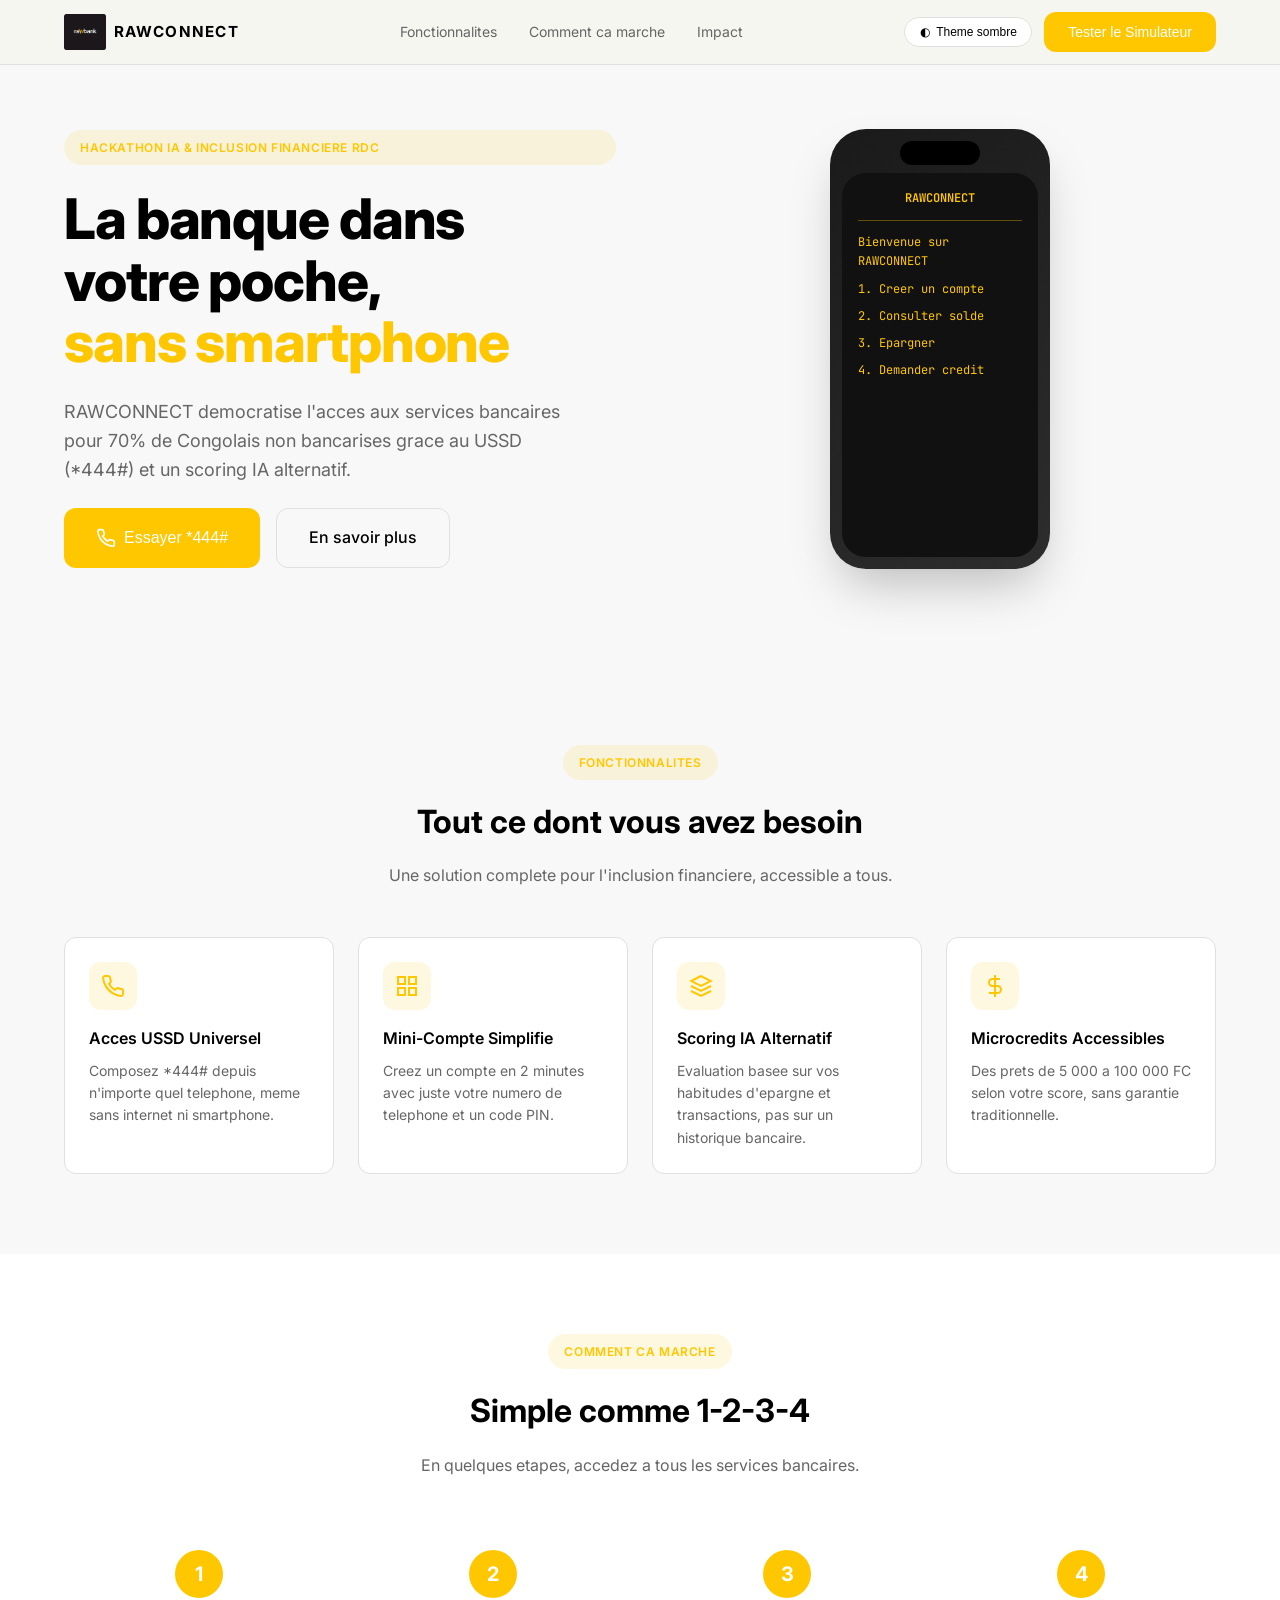
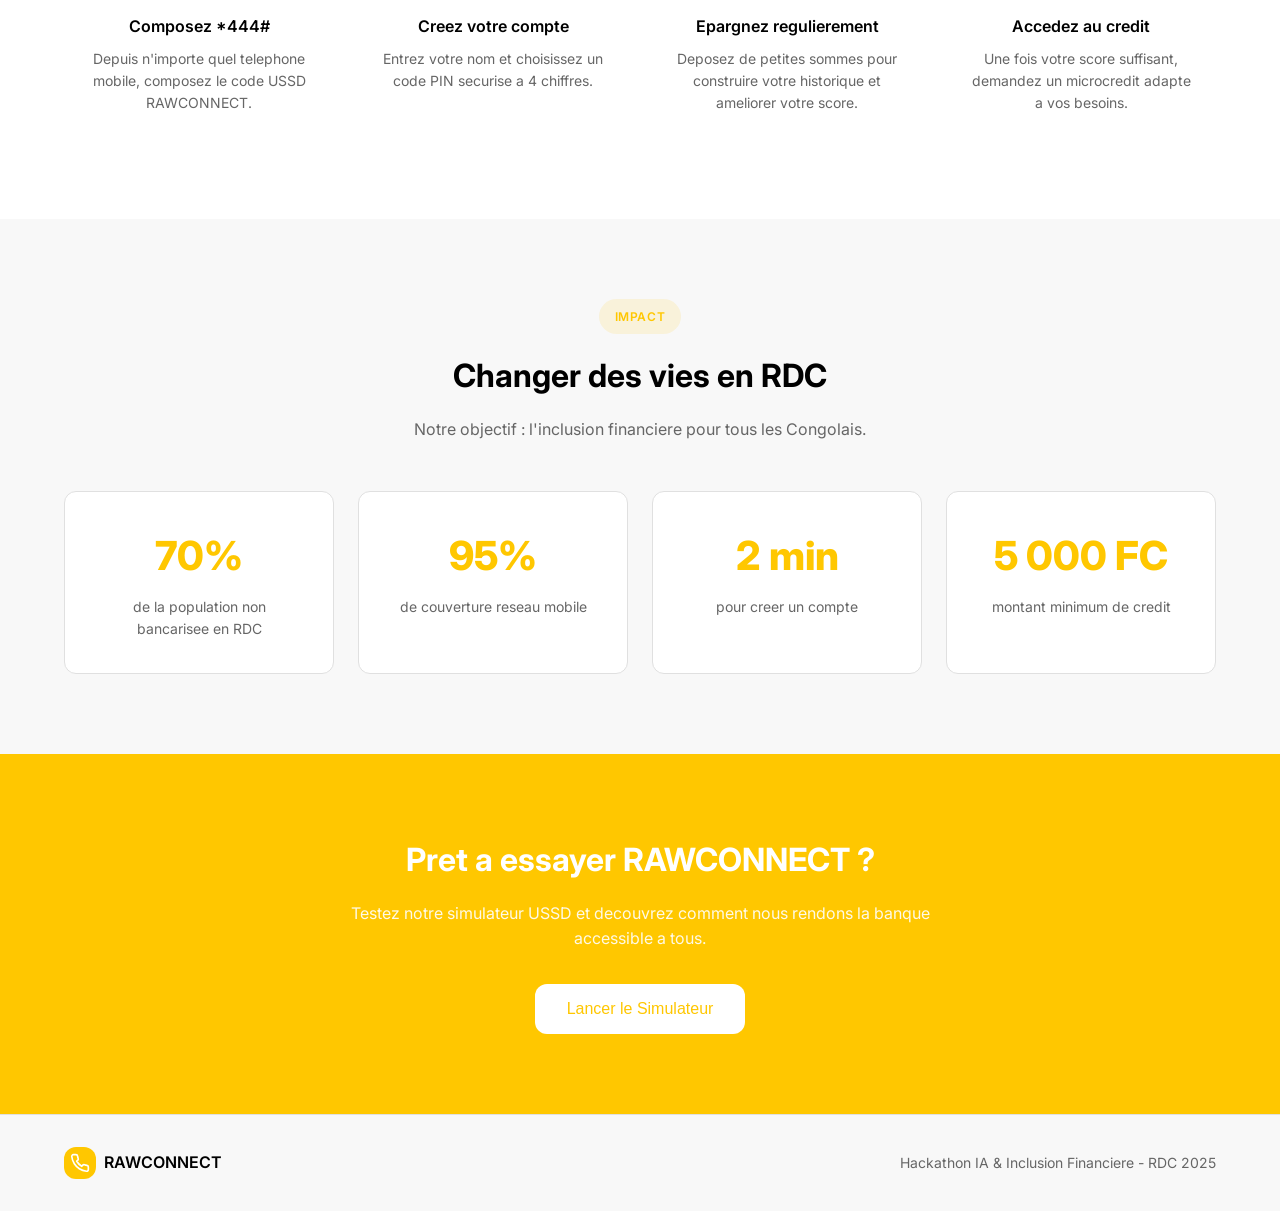
==== frontend/index.html @ 463e3abd "[mdf] : simple ajout" ====
<!DOCTYPE html>
<html lang="fr">
<head>
    <meta charset="UTF-8">
    <meta name="viewport" content="width=device-width, initial-scale=1.0">
    <title>RAWCONNECT - Banque Mobile Inclusive RDC</title>
    <meta name="description" content="Services bancaires accessibles via USSD et microcrédits intelligents pour tous les Congolais">
    <link rel="preconnect" href="https://fonts.googleapis.com">
    <link rel="preconnect" href="https://fonts.gstatic.com" crossorigin>
    <link href="https://fonts.googleapis.com/css2?family=Inter:wght@400;500;600;700;800&family=JetBrains+Mono:wght@400;500&display=swap" rel="stylesheet">
    <link rel="stylesheet" href="css/ussd.css">
</head>
<body>
    <!-- Landing Page -->
    <div id="landing-page">
        <!-- Header -->
        <header class="header">
            <div class="container header-content">
                <div class="logo">
                    <img
                        class="rawbank-logo"
                        data-role="rawbank-logo"
                        src="../logo_rawbank_noir.jpeg"
                        alt="Rawbank"
                    >
                    <span class="logo-text">RAWCONNECT</span>
                </div>
                <nav class="nav">
                    <a href="#features" class="nav-link">Fonctionnalites</a>
                    <a href="#how-it-works" class="nav-link">Comment ca marche</a>
                    <a href="#impact" class="nav-link">Impact</a>
                </nav>
                <div class="header-actions">
                    <button class="theme-toggle" type="button" id="theme-toggle" aria-label="Changer le theme">
                        <span>◐</span>
                        <span class="theme-toggle-label">Theme sombre</span>
                    </button>
                    <button class="btn btn-primary" onclick="showSimulator()">Tester le Simulateur</button>
                </div>
            </div>
        </header>

        <!-- Hero Section -->
        <section class="hero">
            <div class="container">
                <div class="hero-content">
                    <div class="hero-text">
                        <span class="badge">Hackathon IA & Inclusion Financiere RDC</span>
                        <h1 class="hero-title text-balance">La banque dans votre poche, <span class="text-primary">sans smartphone</span></h1>
                        <p class="hero-description text-pretty">RAWCONNECT democratise l'acces aux services bancaires pour 70% de Congolais non bancarises grace au USSD (*444#) et un scoring IA alternatif.</p>
                        <div class="hero-buttons">
                            <button class="btn btn-primary btn-lg" onclick="showSimulator()">
                                <svg width="20" height="20" viewBox="0 0 24 24" fill="none" stroke="currentColor" stroke-width="2">
                                    <path d="M22 16.92v3a2 2 0 0 1-2.18 2 19.79 19.79 0 0 1-8.63-3.07 19.5 19.5 0 0 1-6-6 19.79 19.79 0 0 1-3.07-8.67A2 2 0 0 1 4.11 2h3a2 2 0 0 1 2 1.72 12.84 12.84 0 0 0 .7 2.81 2 2 0 0 1-.45 2.11L8.09 9.91a16 16 0 0 0 6 6l1.27-1.27a2 2 0 0 1 2.11-.45 12.84 12.84 0 0 0 2.81.7A2 2 0 0 1 22 16.92z"/>
                                </svg>
                                Essayer *444#
                            </button>
                            <a href="#how-it-works" class="btn btn-outline btn-lg">En savoir plus</a>
                        </div>
                    </div>
                    <div class="hero-phone">
                        <div class="phone-preview">
                            <div class="phone-frame-small">
                                <div class="phone-notch-small"></div>
                                <div class="phone-screen-preview">
                                    <div class="ussd-preview">
                                        <div class="ussd-header-preview">RAWCONNECT</div>
                                        <div class="ussd-content-preview">
                                            <p>Bienvenue sur RAWCONNECT</p>
                                            <p>1. Creer un compte</p>
                                            <p>2. Consulter solde</p>
                                            <p>3. Epargner</p>
                                            <p>4. Demander credit</p>
                                        </div>
                                    </div>
                                </div>
                            </div>
                        </div>
                    </div>
                </div>
            </div>
        </section>

        <!-- Features Section -->
        <section id="features" class="features">
            <div class="container">
                <div class="section-header">
                    <span class="badge">Fonctionnalites</span>
                    <h2 class="section-title">Tout ce dont vous avez besoin</h2>
                    <p class="section-description">Une solution complete pour l'inclusion financiere, accessible a tous.</p>
                </div>
                <div class="features-grid">
                    <div class="feature-card">
                        <div class="feature-icon">
                            <svg width="24" height="24" viewBox="0 0 24 24" fill="none" stroke="currentColor" stroke-width="2">
                                <path d="M22 16.92v3a2 2 0 0 1-2.18 2 19.79 19.79 0 0 1-8.63-3.07 19.5 19.5 0 0 1-6-6 19.79 19.79 0 0 1-3.07-8.67A2 2 0 0 1 4.11 2h3a2 2 0 0 1 2 1.72 12.84 12.84 0 0 0 .7 2.81 2 2 0 0 1-.45 2.11L8.09 9.91a16 16 0 0 0 6 6l1.27-1.27a2 2 0 0 1 2.11-.45 12.84 12.84 0 0 0 2.81.7A2 2 0 0 1 22 16.92z"/>
                            </svg>
                        </div>
                        <h3 class="feature-title">Acces USSD Universel</h3>
                        <p class="feature-description">Composez *444# depuis n'importe quel telephone, meme sans internet ni smartphone.</p>
                    </div>
                    <div class="feature-card">
                        <div class="feature-icon">
                            <svg width="24" height="24" viewBox="0 0 24 24" fill="none" stroke="currentColor" stroke-width="2">
                                <rect x="3" y="3" width="7" height="7"/>
                                <rect x="14" y="3" width="7" height="7"/>
                                <rect x="14" y="14" width="7" height="7"/>
                                <rect x="3" y="14" width="7" height="7"/>
                            </svg>
                        </div>
                        <h3 class="feature-title">Mini-Compte Simplifie</h3>
                        <p class="feature-description">Creez un compte en 2 minutes avec juste votre numero de telephone et un code PIN.</p>
                    </div>
                    <div class="feature-card">
                        <div class="feature-icon">
                            <svg width="24" height="24" viewBox="0 0 24 24" fill="none" stroke="currentColor" stroke-width="2">
                                <path d="M12 2L2 7l10 5 10-5-10-5z"/>
                                <path d="M2 17l10 5 10-5"/>
                                <path d="M2 12l10 5 10-5"/>
                            </svg>
                        </div>
                        <h3 class="feature-title">Scoring IA Alternatif</h3>
                        <p class="feature-description">Evaluation basee sur vos habitudes d'epargne et transactions, pas sur un historique bancaire.</p>
                    </div>
                    <div class="feature-card">
                        <div class="feature-icon">
                            <svg width="24" height="24" viewBox="0 0 24 24" fill="none" stroke="currentColor" stroke-width="2">
                                <line x1="12" y1="1" x2="12" y2="23"/>
                                <path d="M17 5H9.5a3.5 3.5 0 0 0 0 7h5a3.5 3.5 0 0 1 0 7H6"/>
                            </svg>
                        </div>
                        <h3 class="feature-title">Microcredits Accessibles</h3>
                        <p class="feature-description">Des prets de 5 000 a 100 000 FC selon votre score, sans garantie traditionnelle.</p>
                    </div>
                </div>
            </div>
        </section>

        <!-- How it Works Section -->
        <section id="how-it-works" class="how-it-works">
            <div class="container">
                <div class="section-header">
                    <span class="badge">Comment ca marche</span>
                    <h2 class="section-title">Simple comme 1-2-3-4</h2>
                    <p class="section-description">En quelques etapes, accedez a tous les services bancaires.</p>
                </div>
                <div class="steps-grid">
                    <div class="step-card">
                        <div class="step-number">1</div>
                        <h3 class="step-title">Composez *444#</h3>
                        <p class="step-description">Depuis n'importe quel telephone mobile, composez le code USSD RAWCONNECT.</p>
                    </div>
                    <div class="step-card">
                        <div class="step-number">2</div>
                        <h3 class="step-title">Creez votre compte</h3>
                        <p class="step-description">Entrez votre nom et choisissez un code PIN securise a 4 chiffres.</p>
                    </div>
                    <div class="step-card">
                        <div class="step-number">3</div>
                        <h3 class="step-title">Epargnez regulierement</h3>
                        <p class="step-description">Deposez de petites sommes pour construire votre historique et ameliorer votre score.</p>
                    </div>
                    <div class="step-card">
                        <div class="step-number">4</div>
                        <h3 class="step-title">Accedez au credit</h3>
                        <p class="step-description">Une fois votre score suffisant, demandez un microcredit adapte a vos besoins.</p>
                    </div>
                </div>
            </div>
        </section>

        <!-- Impact Section -->
        <section id="impact" class="impact">
            <div class="container">
                <div class="section-header">
                    <span class="badge">Impact</span>
                    <h2 class="section-title">Changer des vies en RDC</h2>
                    <p class="section-description">Notre objectif : l'inclusion financiere pour tous les Congolais.</p>
                </div>
                <div class="stats-grid">
                    <div class="stat-card">
                        <div class="stat-value">70%</div>
                        <div class="stat-label">de la population non bancarisee en RDC</div>
                    </div>
                    <div class="stat-card">
                        <div class="stat-value">95%</div>
                        <div class="stat-label">de couverture reseau mobile</div>
                    </div>
                    <div class="stat-card">
                        <div class="stat-value">2 min</div>
                        <div class="stat-label">pour creer un compte</div>
                    </div>
                    <div class="stat-card">
                        <div class="stat-value">5 000 FC</div>
                        <div class="stat-label">montant minimum de credit</div>
                    </div>
                </div>
            </div>
        </section>

        <!-- CTA Section -->
        <section class="cta">
            <div class="container">
                <div class="cta-content">
                    <h2 class="cta-title">Pret a essayer RAWCONNECT ?</h2>
                    <p class="cta-description">Testez notre simulateur USSD et decouvrez comment nous rendons la banque accessible a tous.</p>
                    <button class="btn btn-primary btn-lg" onclick="showSimulator()">Lancer le Simulateur</button>
                </div>
            </div>
        </section>

        <!-- Footer -->
        <footer class="footer">
            <div class="container">
                <div class="footer-content">
                    <div class="footer-logo">
                        <div class="logo-icon">
                            <svg width="20" height="20" viewBox="0 0 24 24" fill="none" stroke="currentColor" stroke-width="2">
                                <path d="M22 16.92v3a2 2 0 0 1-2.18 2 19.79 19.79 0 0 1-8.63-3.07 19.5 19.5 0 0 1-6-6 19.79 19.79 0 0 1-3.07-8.67A2 2 0 0 1 4.11 2h3a2 2 0 0 1 2 1.72 12.84 12.84 0 0 0 .7 2.81 2 2 0 0 1-.45 2.11L8.09 9.91a16 16 0 0 0 6 6l1.27-1.27a2 2 0 0 1 2.11-.45 12.84 12.84 0 0 0 2.81.7A2 2 0 0 1 22 16.92z"/>
                            </svg>
                        </div>
                        <span>RAWCONNECT</span>
                    </div>
                    <p class="footer-text">Hackathon IA & Inclusion Financiere - RDC 2025</p>
                </div>
            </div>
        </footer>
    </div>

    <!-- Simulator Page -->
    <div id="simulator-page" class="hidden">
        <header class="header">
            <div class="container header-content">
                <div class="logo">
                    <img
                        class="rawbank-logo"
                        data-role="rawbank-logo"
                        src="../logo_rawbank_noir.jpeg"
                        alt="Rawbank"
                    >
                    <span class="logo-text">RAWCONNECT</span>
                </div>
                <div class="header-actions">
                    <button class="theme-toggle" type="button" id="theme-toggle-sim" aria-label="Changer le theme">
                        <span>◐</span>
                        <span class="theme-toggle-label">Theme sombre</span>
                    </button>
                    <button class="btn btn-outline" onclick="showLanding()">
                        <svg width="16" height="16" viewBox="0 0 24 24" fill="none" stroke="currentColor" stroke-width="2">
                            <path d="M19 12H5M12 19l-7-7 7-7"/>
                        </svg>
                        Retour a l'accueil
                    </button>
                </div>
            </div>
        </header>

        <main class="simulator-main">
            <div class="container">
                <div class="simulator-layout">
                    <!-- Phone Mockup -->
                    <div class="phone-container">
                        <div class="phone-frame">
                            <div class="phone-notch"></div>
                            <div class="phone-screen" id="phone-screen">
                                <!-- Idle Screen -->
                                <div id="idle-screen" class="screen-content">
                                    <div class="idle-time" id="idle-time">12:00</div>
                                    <div class="idle-date" id="idle-date">Mardi 28 Janvier</div>
                                    <div class="idle-hint">Composez *444# pour commencer</div>
                                </div>
                                <!-- USSD Screen -->
                                <div id="ussd-screen" class="screen-content hidden">
                                    <div class="ussd-dialog">
                                        <div class="ussd-header">RAWCONNECT</div>
                                        <div class="ussd-body" id="ussd-body">
                                            <!-- Content will be injected here -->
                                        </div>
                                    </div>
                                </div>
                            </div>
                            <!-- Input Bar -->
                            <div class="input-bar">
                                <input type="text" id="ussd-input" class="ussd-input" placeholder="Tapez ici...">
                                <button class="send-btn" id="send-btn">Envoyer</button>
                            </div>
                            <!-- Keypad -->
                            <div class="keypad" id="keypad">
                                <button class="key" data-key="1">1</button>
                                <button class="key" data-key="2">2</button>
                                <button class="key" data-key="3">3</button>
                                <button class="key" data-key="4">4</button>
                                <button class="key" data-key="5">5</button>
                                <button class="key" data-key="6">6</button>
                                <button class="key" data-key="7">7</button>
                                <button class="key" data-key="8">8</button>
                                <button class="key" data-key="9">9</button>
                                <button class="key" data-key="*">*</button>
                                <button class="key" data-key="0">0</button>
                                <button class="key" data-key="#">#</button>
                                <button class="key key--effacer" data-key="effacer" type="button" title="Effacer la saisie">Effacer</button>
                            </div>
                            <div class="phone-home-indicator"></div>
                        </div>
                    </div>

                    <!-- Instructions Panel -->
                    <div class="instructions-panel">
                        <div class="instructions-card">
                            <h3 class="instructions-title">Comment utiliser le simulateur</h3>
                            <div class="instructions-list">
                                <div class="instruction-item">
                                    <div class="instruction-number">1</div>
                                    <p>Tapez <strong>*444#</strong> et appuyez sur "Envoyer"</p>
                                </div>
                                <div class="instruction-item">
                                    <div class="instruction-number">2</div>
                                    <p>Naviguez avec les chiffres du menu</p>
                                </div>
                                <div class="instruction-item">
                                    <div class="instruction-number">3</div>
                                    <p>Pour le nom, numero, PIN, montant : <strong>tapez dans le champ sous le telephone</strong> puis Envoyer</p>
                                </div>
                                <div class="instruction-item">
                                    <div class="instruction-number">4</div>
                                    <p>Tapez <strong>0</strong> pour revenir au menu precedent</p>
                                </div>
                            </div>
                        </div>

                        <div class="demo-card">
                            <h3 class="demo-title">Compte Demo</h3>
                            <p class="demo-description">Utilisez ces identifiants pour tester :</p>
                            <div class="demo-credentials">
                                <div class="credential">
                                    <span class="credential-label">Telephone</span>
                                    <span class="credential-value">0812345678</span>
                                </div>
                                <div class="credential">
                                    <span class="credential-label">PIN</span>
                                    <span class="credential-value">1234</span>
                                </div>
                            </div>
                            <div class="demo-user">
                                <svg width="16" height="16" viewBox="0 0 24 24" fill="none" stroke="currentColor" stroke-width="2">
                                    <path d="M20 21v-2a4 4 0 0 0-4-4H8a4 4 0 0 0-4 4v2"/>
                                    <circle cx="12" cy="7" r="4"/>
                                </svg>
                                <span>Maman Marie - Vendeuse au marche</span>
                            </div>
                        </div>

                        <div class="scoring-card">
                            <h3 class="scoring-title">Criteres de Scoring IA</h3>
                            <div class="scoring-list">
                                <div class="scoring-item">
                                    <span>Regularite des transactions</span>
                                    <span class="scoring-weight">30%</span>
                                </div>
                                <div class="scoring-item">
                                    <span>Epargne</span>
                                    <span class="scoring-weight">25%</span>
                                </div>
                                <div class="scoring-item">
                                    <span>Anciennete du compte</span>
                                    <span class="scoring-weight">20%</span>
                                </div>
                                <div class="scoring-item">
                                    <span>Historique remboursement</span>
                                    <span class="scoring-weight">15%</span>
                                </div>
                                <div class="scoring-item">
                                    <span>Stabilite d'activite</span>
                                    <span class="scoring-weight">10%</span>
                                </div>
                            </div>
                        </div>
                    </div>
                </div>
            </div>
        </main>
    </div>

    <!-- Scripts -->
    <script src="js/i18n/fr.js"></script>
    <script src="js/i18n/lingala.js"></script>
    <script src="js/api_client.js"></script>
    <script src="js/ussd_state.js"></script>
    <script src="js/menus/menu_root.js"></script>
    <script src="js/menus/menu_register.js"></script>
    <script src="js/menus/menu_balance.js"></script>
    <script src="js/menus/menu_savings.js"></script>
    <script src="js/menus/menu_loan.js"></script>
    <script src="js/menus/menu_help_lang.js"></script>
    <script src="js/app.js"></script>
</body>
</html>
---- frontend/css/ussd.css ----
/* Reset & Base */
*, *::before, *::after {
    box-sizing: border-box;
    margin: 0;
    padding: 0;
}

:root {
    --primary: #059669;
    --primary-dark: #047857;
    --primary-light: #10b981;
    --background: #f5f5f0;
    --foreground: #1a1a1a;
    --card: #ffffff;
    --card-foreground: #1a1a1a;
    --muted: #e5e5dc;
    --muted-foreground: #666666;
    --border: #d4d4c8;
    --radius: 12px;
}

html {
    scroll-behavior: smooth;
}

body {
    font-family: 'Inter', -apple-system, BlinkMacSystemFont, 'Segoe UI', sans-serif;
    background-color: var(--background);
    color: var(--foreground);
    line-height: 1.6;
}

.hidden {
    display: none !important;
}

/* Container */
.container {
    max-width: 1200px;
    margin: 0 auto;
    padding: 0 1.5rem;
}

/* Typography */
.text-balance {
    text-wrap: balance;
}

.text-pretty {
    text-wrap: pretty;
}

.text-primary {
    color: var(--primary);
}

/* Buttons */
.btn {
    display: inline-flex;
    align-items: center;
    justify-content: center;
    gap: 0.5rem;
    padding: 0.75rem 1.5rem;
    font-size: 0.875rem;
    font-weight: 500;
    border-radius: var(--radius);
    border: none;
    cursor: pointer;
    transition: all 0.2s ease;
    text-decoration: none;
}

.btn-primary {
    background-color: var(--primary);
    color: white;
}

.btn-primary:hover {
    background-color: var(--primary-dark);
}

.btn-outline {
    background-color: transparent;
    color: var(--foreground);
    border: 1px solid var(--border);
}

.btn-outline:hover {
    background-color: var(--muted);
}

.btn-lg {
    padding: 1rem 2rem;
    font-size: 1rem;
}

/* Badge */
.badge {
    display: inline-block;
    padding: 0.5rem 1rem;
    background-color: rgba(5, 150, 105, 0.1);
    color: var(--primary);
    font-size: 0.75rem;
    font-weight: 600;
    border-radius: 9999px;
    text-transform: uppercase;
    letter-spacing: 0.05em;
}

/* Header */
.header {
    position: sticky;
    top: 0;
    z-index: 100;
    background-color: rgba(245, 245, 240, 0.9);
    backdrop-filter: blur(8px);
    border-bottom: 1px solid var(--border);
}

.header-content {
    display: flex;
    align-items: center;
    justify-content: space-between;
    height: 4rem;
}

.logo {
    display: flex;
    align-items: center;
    gap: 0.5rem;
    font-weight: 700;
    font-size: 1.15rem;
}

.logo-icon {
    display: flex;
    align-items: center;
    justify-content: center;
    width: 2.5rem;
    height: 2.5rem;
    background-color: var(--primary);
    color: white;
    border-radius: var(--radius);
}

.rawbank-logo {
    height: 2.2rem;
    width: auto;
    display: block;
}

.logo-text {
    letter-spacing: 0.08em;
    text-transform: uppercase;
    font-size: 0.95rem;
}

.header-actions {
    display: flex;
    align-items: center;
    gap: 0.75rem;
}

.theme-toggle {
    display: inline-flex;
    align-items: center;
    gap: 0.4rem;
    padding: 0.45rem 0.9rem;
    border-radius: 999px;
    border: 1px solid var(--border);
    background-color: var(--card);
    color: var(--foreground);
    font-size: 0.75rem;
    font-weight: 500;
    cursor: pointer;
    transition: background-color 0.15s ease, color 0.15s ease, border-color 0.15s ease, transform 0.1s ease;
}

.theme-toggle:hover {
    background-color: var(--muted);
    border-color: var(--primary);
}

.theme-toggle:active {
    transform: scale(0.97);
}

.nav {
    display: none;
    gap: 2rem;
}

@media (min-width: 768px) {
    .nav {
        display: flex;
    }
}

.nav-link {
    color: var(--muted-foreground);
    text-decoration: none;
    font-size: 0.875rem;
    transition: color 0.2s;
}

.nav-link:hover {
    color: var(--foreground);
}

/* Hero */
.hero {
    padding: 4rem 0 6rem;
}

.hero-content {
    display: grid;
    grid-template-columns: 1fr;
    gap: 3rem;
    align-items: center;
}

@media (min-width: 1024px) {
    .hero-content {
        grid-template-columns: 1fr 1fr;
    }
}

.hero-text {
    display: flex;
    flex-direction: column;
    gap: 1.5rem;
}

.hero-title {
    font-size: 2.5rem;
    font-weight: 800;
    line-height: 1.1;
    letter-spacing: -0.02em;
}

@media (min-width: 768px) {
    .hero-title {
        font-size: 3.5rem;
    }
}

.hero-description {
    font-size: 1.125rem;
    color: var(--muted-foreground);
    max-width: 500px;
}

.hero-buttons {
    display: flex;
    flex-wrap: wrap;
    gap: 1rem;
}

.hero-phone {
    display: flex;
    justify-content: center;
}

/* Phone Preview (Hero) */
.phone-preview {
    position: relative;
}

.phone-frame-small {
    width: 220px;
    height: 440px;
    background: linear-gradient(145deg, #1a1a1a, #2d2d2d);
    border-radius: 36px;
    padding: 12px;
    box-shadow: 0 25px 50px -12px rgba(0, 0, 0, 0.25);
}

.phone-notch-small {
    width: 80px;
    height: 24px;
    background-color: #000;
    border-radius: 12px;
    margin: 0 auto 8px;
}

.phone-screen-preview {
    height: calc(100% - 32px);
    background-color: #1e3a2f;
    border-radius: 24px;
    overflow: hidden;
}

.ussd-preview {
    padding: 1rem;
    color: #10b981;
    font-family: 'JetBrains Mono', monospace;
    font-size: 0.75rem;
}

.ussd-header-preview {
    text-align: center;
    font-weight: 600;
    padding-bottom: 0.75rem;
    border-bottom: 1px solid rgba(16, 185, 129, 0.3);
    margin-bottom: 0.75rem;
}

.ussd-content-preview p {
    margin-bottom: 0.5rem;
}

/* Sections */
.features, .how-it-works, .impact {
    padding: 5rem 0;
}

.how-it-works {
    background-color: var(--card);
}

.section-header {
    text-align: center;
    margin-bottom: 3rem;
}

.section-title {
    font-size: 2rem;
    font-weight: 700;
    margin: 1rem 0;
}

.section-description {
    color: var(--muted-foreground);
    max-width: 600px;
    margin: 0 auto;
}

/* Features Grid */
.features-grid {
    display: grid;
    grid-template-columns: 1fr;
    gap: 1.5rem;
}

@media (min-width: 768px) {
    .features-grid {
        grid-template-columns: repeat(2, 1fr);
    }
}

@media (min-width: 1024px) {
    .features-grid {
        grid-template-columns: repeat(4, 1fr);
    }
}

.feature-card {
    background-color: var(--card);
    border: 1px solid var(--border);
    border-radius: var(--radius);
    padding: 1.5rem;
    transition: box-shadow 0.2s, transform 0.2s;
}

.feature-card:hover {
    box-shadow: 0 10px 40px -10px rgba(0, 0, 0, 0.1);
    transform: translateY(-2px);
}

.feature-icon {
    display: flex;
    align-items: center;
    justify-content: center;
    width: 3rem;
    height: 3rem;
    background-color: rgba(5, 150, 105, 0.1);
    color: var(--primary);
    border-radius: var(--radius);
    margin-bottom: 1rem;
}

.feature-title {
    font-size: 1rem;
    font-weight: 600;
    margin-bottom: 0.5rem;
}

.feature-description {
    font-size: 0.875rem;
    color: var(--muted-foreground);
}

/* Steps Grid */
.steps-grid {
    display: grid;
    grid-template-columns: 1fr;
    gap: 1.5rem;
}

@media (min-width: 768px) {
    .steps-grid {
        grid-template-columns: repeat(2, 1fr);
    }
}

@media (min-width: 1024px) {
    .steps-grid {
        grid-template-columns: repeat(4, 1fr);
    }
}

.step-card {
    text-align: center;
    padding: 1.5rem;
}

.step-number {
    display: flex;
    align-items: center;
    justify-content: center;
    width: 3rem;
    height: 3rem;
    background-color: var(--primary);
    color: white;
    font-size: 1.25rem;
    font-weight: 700;
    border-radius: 50%;
    margin: 0 auto 1rem;
}

.step-title {
    font-size: 1rem;
    font-weight: 600;
    margin-bottom: 0.5rem;
}

.step-description {
    font-size: 0.875rem;
    color: var(--muted-foreground);
}

/* Stats Grid */
.stats-grid {
    display: grid;
    grid-template-columns: repeat(2, 1fr);
    gap: 1.5rem;
}

@media (min-width: 1024px) {
    .stats-grid {
        grid-template-columns: repeat(4, 1fr);
    }
}

.stat-card {
    background-color: var(--card);
    border: 1px solid var(--border);
    border-radius: var(--radius);
    padding: 2rem;
    text-align: center;
}

.stat-value {
    font-size: 2.5rem;
    font-weight: 800;
    color: var(--primary);
    margin-bottom: 0.5rem;
}

.stat-label {
    font-size: 0.875rem;
    color: var(--muted-foreground);
}

/* CTA */
.cta {
    padding: 5rem 0;
    background-color: var(--primary);
    color: white;
}

.cta-content {
    text-align: center;
    max-width: 600px;
    margin: 0 auto;
}

.cta-title {
    font-size: 2rem;
    font-weight: 700;
    margin-bottom: 1rem;
}

.cta-description {
    margin-bottom: 2rem;
    opacity: 0.9;
}

.cta .btn-primary {
    background-color: white;
    color: var(--primary);
}

.cta .btn-primary:hover {
    background-color: var(--muted);
}

/* Footer */
.footer {
    padding: 2rem 0;
    border-top: 1px solid var(--border);
}

.footer-content {
    display: flex;
    flex-direction: column;
    align-items: center;
    gap: 1rem;
    text-align: center;
}

@media (min-width: 768px) {
    .footer-content {
        flex-direction: row;
        justify-content: space-between;
    }
}

.footer-logo {
    display: flex;
    align-items: center;
    gap: 0.5rem;
    font-weight: 600;
}

.footer-logo .logo-icon {
    width: 2rem;
    height: 2rem;
}

.footer-text {
    font-size: 0.875rem;
    color: var(--muted-foreground);
}

/* ==================== SIMULATOR PAGE ==================== */
.simulator-main {
    padding: 2rem 0 4rem;
    min-height: calc(100vh - 4rem);
}

.simulator-layout {
    display: grid;
    grid-template-columns: 1fr;
    gap: 2rem;
    align-items: start;
}

@media (min-width: 1024px) {
    .simulator-layout {
        grid-template-columns: auto 1fr;
    }
}

/* Phone Container */
.phone-container {
    display: flex;
    justify-content: center;
}

.phone-frame {
    width: 320px;
    background: linear-gradient(145deg, #1a1a1a, #2d2d2d);
    border-radius: 44px;
    padding: 16px;
    box-shadow: 
        0 25px 50px -12px rgba(0, 0, 0, 0.4),
        inset 0 1px 0 rgba(255, 255, 255, 0.1);
}

.phone-notch {
    width: 100px;
    height: 28px;
    background-color: #000;
    border-radius: 14px;
    margin: 0 auto 12px;
}

.phone-screen {
    height: 320px;
    background-color: #0d1f17;
    border-radius: 8px;
    overflow: hidden;
    position: relative;
}

.screen-content {
    height: 100%;
    padding: 1rem;
}

/* Idle Screen */
#idle-screen {
    display: flex;
    flex-direction: column;
    align-items: center;
    justify-content: center;
    color: #10b981;
    text-align: center;
}

.idle-time {
    font-size: 3rem;
    font-weight: 300;
    font-family: 'JetBrains Mono', monospace;
}

.idle-date {
    font-size: 0.875rem;
    opacity: 0.8;
    margin-bottom: 2rem;
}

.idle-hint {
    font-size: 0.75rem;
    opacity: 0.6;
    padding: 0.5rem 1rem;
    border: 1px solid rgba(16, 185, 129, 0.3);
    border-radius: 9999px;
}

/* USSD Screen */
.ussd-dialog {
    background-color: #122a1f;
    border: 1px solid rgba(16, 185, 129, 0.3);
    border-radius: 8px;
    overflow: hidden;
    height: 100%;
    display: flex;
    flex-direction: column;
}

.ussd-header {
    background-color: var(--primary);
    color: white;
    padding: 0.75rem;
    text-align: center;
    font-weight: 600;
    font-size: 0.875rem;
}

.ussd-body {
    flex: 1;
    padding: 1rem;
    overflow-y: auto;
    color: #10b981;
    font-family: 'JetBrains Mono', monospace;
    font-size: 0.8rem;
    line-height: 1.6;
}

.ussd-body p {
    margin-bottom: 0.25rem;
}

.ussd-body .menu-option {
    cursor: pointer;
    transition: color 0.2s;
}

.ussd-body .menu-option:hover {
    color: #34d399;
}

/* Input Bar */
.input-bar {
    display: flex;
    gap: 0.5rem;
    padding: 12px;
    background-color: #1a1a1a;
}

.ussd-input {
    flex: 1;
    padding: 0.75rem 1rem;
    background-color: #2d2d2d;
    border: 1px solid #404040;
    border-radius: 8px;
    color: white;
    font-family: 'JetBrains Mono', monospace;
    font-size: 0.875rem;
}

.ussd-input:focus {
    outline: none;
    border-color: var(--primary);
}

.ussd-input::placeholder {
    color: #666;
}

.send-btn {
    padding: 0.75rem 1rem;
    background-color: var(--primary);
    color: white;
    border: none;
    border-radius: 8px;
    font-weight: 500;
    font-size: 0.875rem;
    cursor: pointer;
    transition: background-color 0.2s;
}

.send-btn:hover {
    background-color: var(--primary-dark);
}

/* Keypad */
.keypad {
    display: grid;
    grid-template-columns: repeat(3, 1fr);
    gap: 8px;
    padding: 12px;
    background-color: #1a1a1a;
}

.key {
    padding: 1rem;
    background-color: #2d2d2d;
    border: none;
    border-radius: 12px;
    color: white;
    font-size: 1.25rem;
    font-weight: 500;
    cursor: pointer;
    transition: all 0.15s ease;
}

.key:hover {
    background-color: #404040;
}

.key:active {
    background-color: var(--primary);
    transform: scale(0.95);
}

.key--effacer {
    grid-column: 1 / -1;
    font-size: 0.95rem;
    background-color: rgba(0, 0, 0, 0.3);
    color: var(--primary-light, #f0d060);
}

.key--effacer:hover {
    background-color: rgba(0, 0, 0, 0.5);
}

body[data-theme="dark"] .key--effacer {
    color: var(--primary);
}

.phone-home-indicator {
    width: 120px;
    height: 4px;
    background-color: #404040;
    border-radius: 2px;
    margin: 12px auto 0;
}

/* Instructions Panel */
.instructions-panel {
    display: flex;
    flex-direction: column;
    gap: 1.5rem;
}

.instructions-card,
.demo-card,
.scoring-card {
    background-color: var(--card);
    border: 1px solid var(--border);
    border-radius: var(--radius);
    padding: 1.5rem;
}

.instructions-title,
.demo-title,
.scoring-title {
    font-size: 1rem;
    font-weight: 600;
    margin-bottom: 1rem;
    display: flex;
    align-items: center;
    gap: 0.5rem;
}

.instructions-list {
    display: flex;
    flex-direction: column;
    gap: 1rem;
}

.instruction-item {
    display: flex;
    align-items: flex-start;
    gap: 0.75rem;
}

.instruction-number {
    display: flex;
    align-items: center;
    justify-content: center;
    width: 1.5rem;
    height: 1.5rem;
    background-color: var(--primary);
    color: white;
    font-size: 0.75rem;
    font-weight: 600;
    border-radius: 50%;
    flex-shrink: 0;
}

.instruction-item p {
    font-size: 0.875rem;
    color: var(--muted-foreground);
}

.instruction-item strong {
    color: var(--foreground);
    font-family: 'JetBrains Mono', monospace;
}

/* Demo Card */
.demo-description {
    font-size: 0.875rem;
    color: var(--muted-foreground);
    margin-bottom: 1rem;
}

.demo-credentials {
    display: flex;
    gap: 1rem;
    margin-bottom: 1rem;
}

.credential {
    flex: 1;
    padding: 0.75rem;
    background-color: var(--muted);
    border-radius: 8px;
    text-align: center;
}

.credential-label {
    display: block;
    font-size: 0.75rem;
    color: var(--muted-foreground);
    margin-bottom: 0.25rem;
}

.credential-value {
    font-family: 'JetBrains Mono', monospace;
    font-weight: 600;
    color: var(--primary);
}

.demo-user {
    display: flex;
    align-items: center;
    gap: 0.5rem;
    font-size: 0.875rem;
    color: var(--muted-foreground);
    padding-top: 1rem;
    border-top: 1px solid var(--border);
}

/* Scoring Card */
.scoring-list {
    display: flex;
    flex-direction: column;
    gap: 0.75rem;
}

.scoring-item {
    display: flex;
    justify-content: space-between;
    align-items: center;
    font-size: 0.875rem;
}

.scoring-weight {
    font-weight: 600;
    color: var(--primary);
}

/* Loading Animation */
.loading-dots::after {
    content: '';
    animation: dots 1.5s infinite;
}

@keyframes dots {
    0%, 20% { content: '.'; }
    40% { content: '..'; }
    60%, 100% { content: '...'; }
}

/* Success/Error Messages */
.message-success {
    color: #10b981;
}

.message-error {
    color: #ef4444;
}

.input-hint {
    font-size: 0.9em;
    color: var(--primary);
    font-weight: 500;
}

/* Score Display */
.score-display {
    display: flex;
    align-items: center;
    justify-content: center;
    gap: 0.5rem;
    padding: 0.5rem;
    background-color: rgba(16, 185, 129, 0.2);
    border-radius: 8px;
    margin: 0.5rem 0;
}

.score-value {
    font-size: 1.5rem;
    font-weight: 700;
}

.score-label {
    font-size: 0.75rem;
    opacity: 0.8;
}

/* ==================== RAWBANK THEMES (LIGHT & DARK) ==================== */

:root {
    /* Thème clair Rawbank (par défaut) */
    --primary: #E9A800;        /* Jaune or plus profond */
    --primary-dark: #C98F00;   /* Pour hover */
    --primary-light: #FFD24A;  /* Pour fonds / badges */

    --background: #f8f8f8;     /* Fond clair neutre */
    --foreground: #000000;     /* Texte principal noir */
    --card: #ffffff;
    --card-foreground: #000000;
    --muted: #f1f1f1;
    --muted-foreground: #666666;
    --border: #e0e0e0;
}

/* Thème sombre inspiré du visuel Rawbank noir */
body[data-theme="dark"] {
    --background: #050509;
    --foreground: #ffffff;
    --card: #101018;
    --card-foreground: #ffffff;
    --muted: #181820;
    --muted-foreground: #a1a1aa;
    --border: #272733;
}

body[data-theme="dark"] .header {
    background-color: rgba(5, 5, 9, 0.95);
    border-bottom-color: var(--border);
}

body[data-theme="dark"] .footer {
    border-top-color: var(--border);
}

/* Badges & feature icons en jaune RAWBANK (version plus profonde) */
.badge {
    background-color: rgba(233, 168, 0, 0.12);
    color: var(--primary);
}

.feature-icon {
    background-color: rgba(233, 168, 0, 0.12);
    color: var(--primary);
}

/* USSD preview & phone */
.phone-screen-preview {
    background-color: #111111;
}

.ussd-preview {
    color: var(--primary);
}

.ussd-header-preview {
    border-bottom: 1px solid rgba(233, 168, 0, 0.35);
}

/* Écran idle & indices */
#idle-screen {
    color: var(--primary);
}

.idle-hint {
    border: 1px solid rgba(233, 168, 0, 0.35);
}

/* Fenêtre USSD principale */
.ussd-dialog {
    background-color: #101010;
    border: 1px solid rgba(233, 168, 0, 0.35);
}

.ussd-body {
    color: var(--primary);
}

.ussd-body .menu-option:hover {
    color: var(--primary-light);
}

/* Score & indicateurs */
.scoring-weight {
    color: var(--primary);
}

.score-display {
    background-color: rgba(233, 168, 0, 0.18);
}

/* ==================== RAWBANK THEME OVERRIDES ==================== */

:root {
    /* Palette RAWBANK */
    --primary: #FFC700;        /* Jaune or vif (accent principal) */
    --primary-dark: #E0AD00;   /* Jaune légèrement assombri pour hover */
    --primary-light: #FFE366;  /* Jaune clair pour fonds / badges */

    --background: #f8f8f8;     /* Fond clair neutre */
    --foreground: #000000;     /* Texte principal noir */
    --card: #ffffff;
    --card-foreground: #000000;
    --muted: #f1f1f1;
    --muted-foreground: #666666;
    --border: #e0e0e0;

    --radius: 12px;
}

/* Badges & feature icons en jaune RAWBANK */
.badge {
    background-color: rgba(255, 199, 0, 0.12);
    color: var(--primary);
}

.feature-icon {
    background-color: rgba(255, 199, 0, 0.12);
    color: var(--primary);
}

/* Aperçu téléphone hero */
.phone-screen-preview {
    background-color: #111111;
}

.ussd-preview {
    color: var(--primary);
}

.ussd-header-preview {
    border-bottom: 1px solid rgba(255, 199, 0, 0.35);
}

/* Écran idle & indices */
#idle-screen {
    color: var(--primary);
}

.idle-hint {
    border: 1px solid rgba(255, 199, 0, 0.35);
}

/* Fenêtre USSD principale */
.ussd-dialog {
    background-color: #101010;
    border: 1px solid rgba(255, 199, 0, 0.35);
}

.ussd-body {
    color: var(--primary);
}

.ussd-body .menu-option:hover {
    color: var(--primary-light);
}

/* Score & indicateurs */
.scoring-weight {
    color: var(--primary);
}

.score-display {
    background-color: rgba(255, 199, 0, 0.18);
}
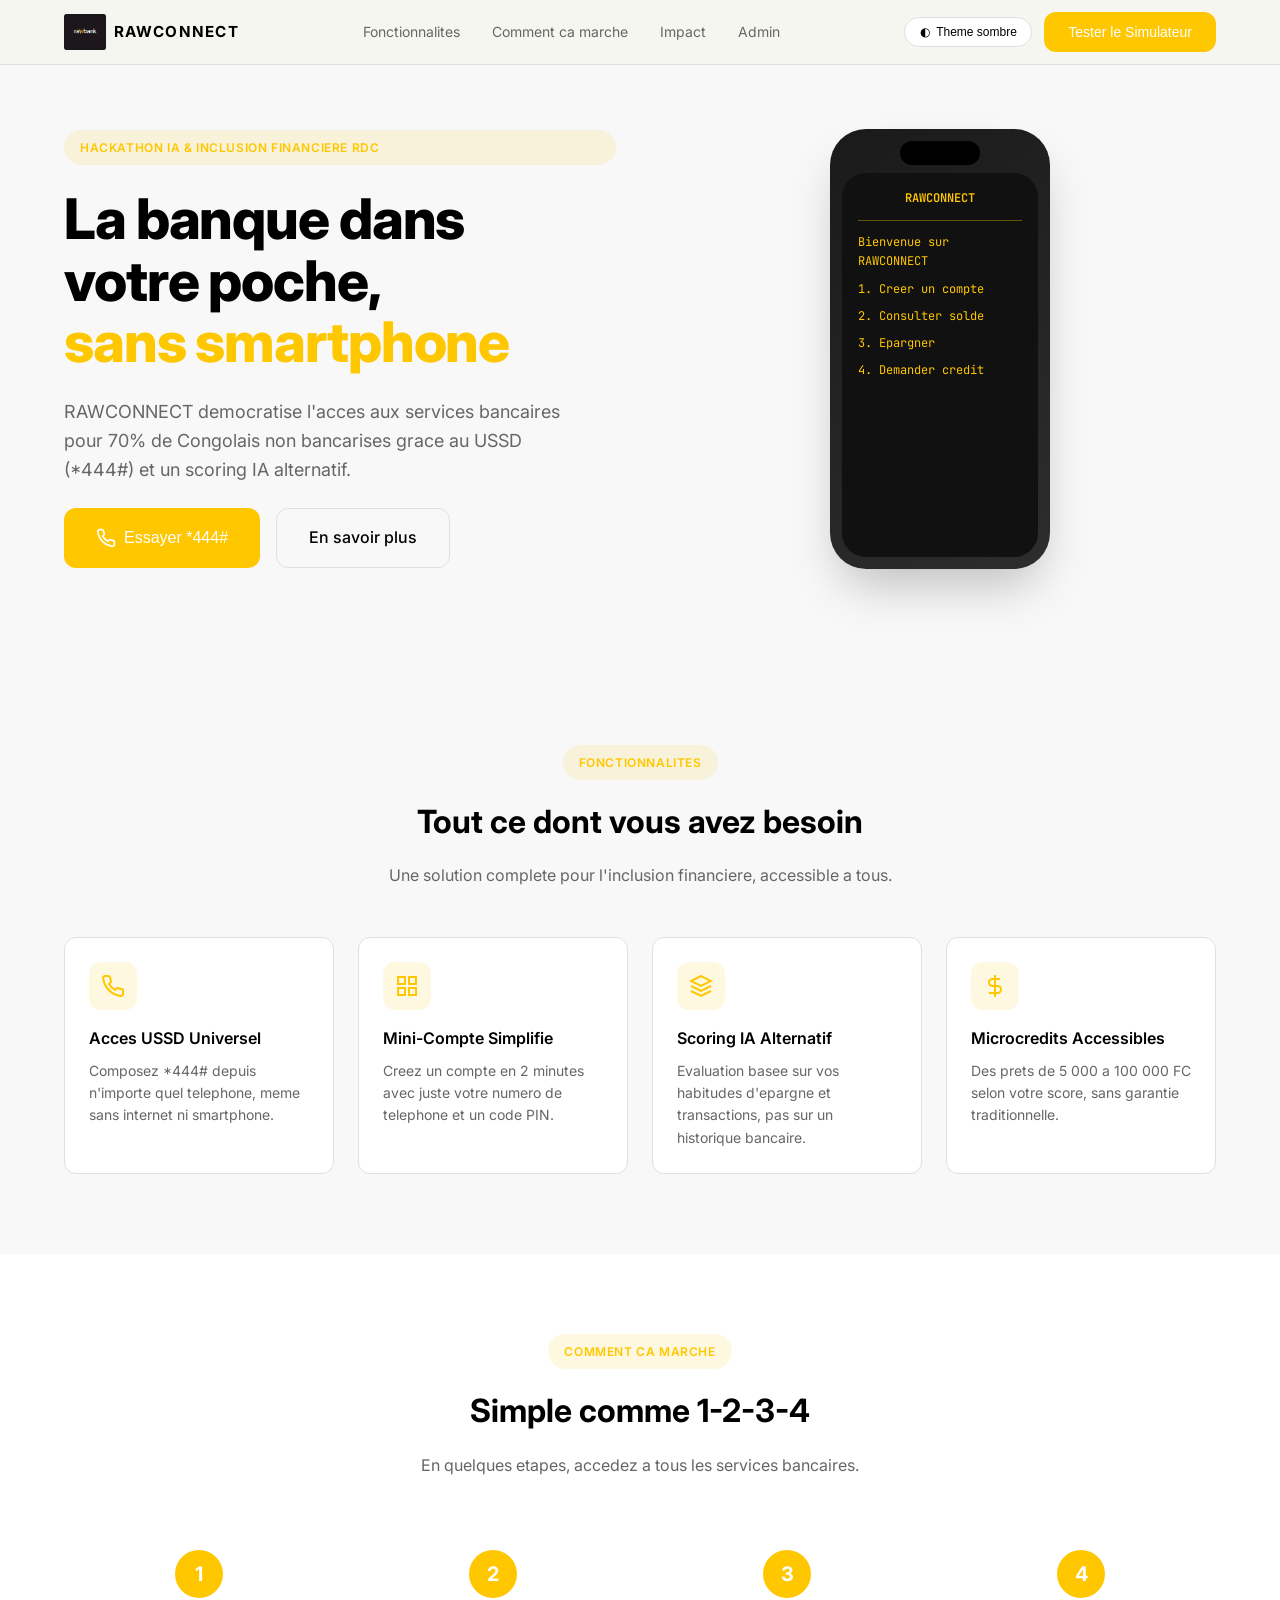
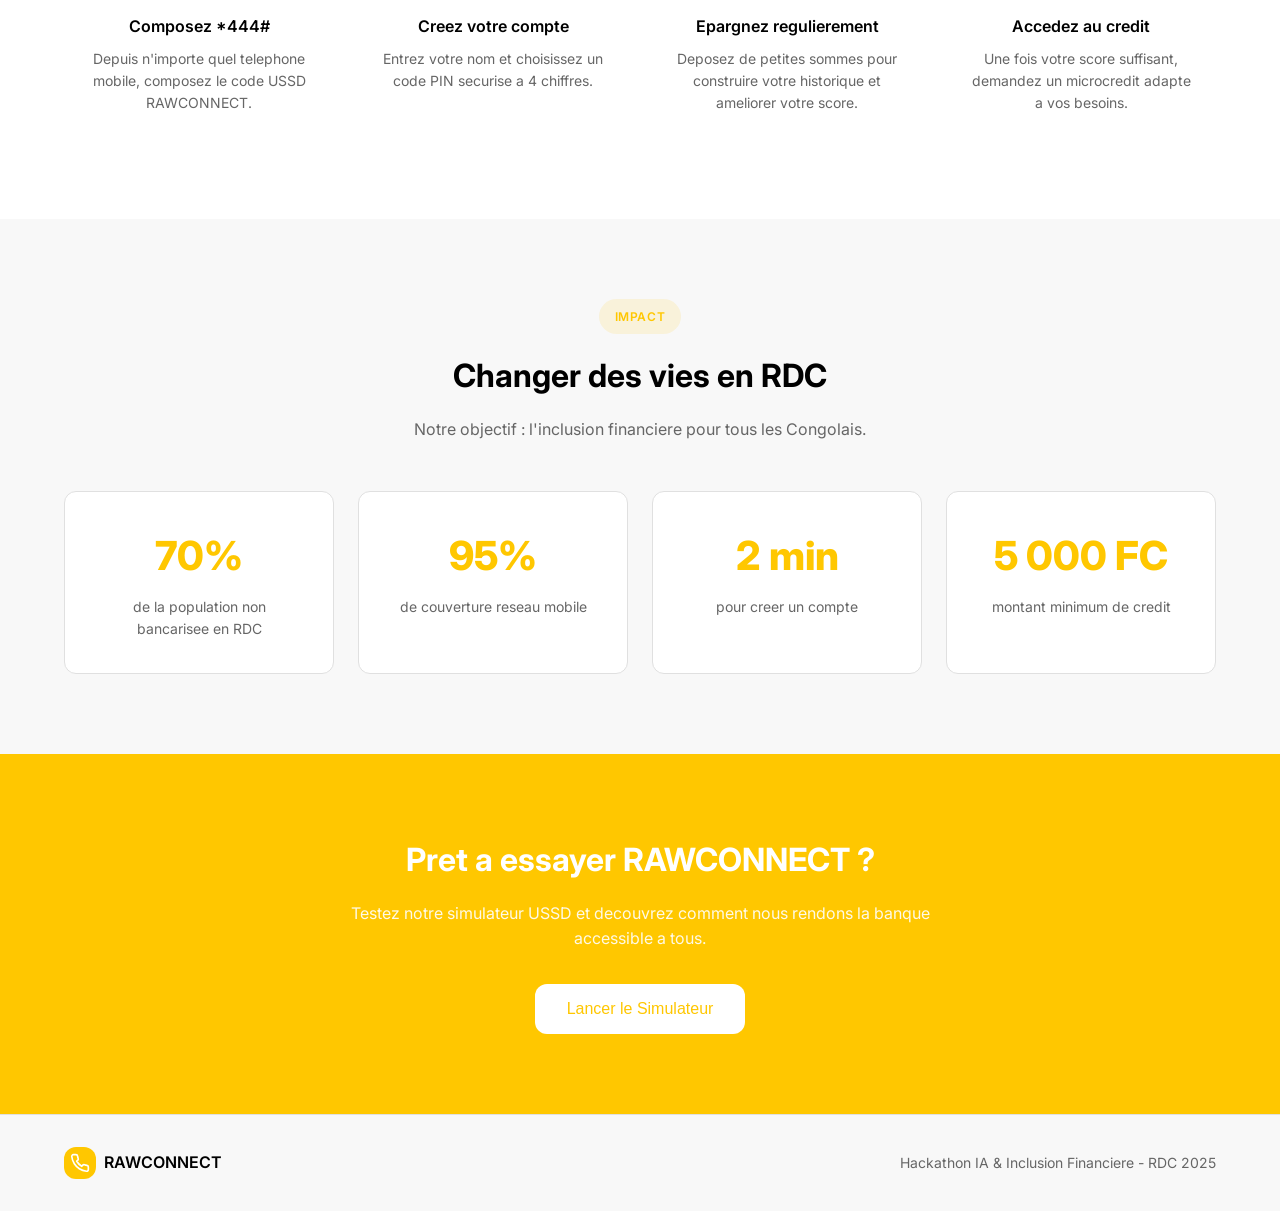
==== commit d6fcec2c: "RAWCONNECT: intégration complète (agents, admin, notifications)" ====
--- a/frontend/index.html
+++ b/frontend/index.html
@@ -1,397 +1,423 @@
-<!DOCTYPE html>
-<html lang="fr">
-<head>
-    <meta charset="UTF-8">
-    <meta name="viewport" content="width=device-width, initial-scale=1.0">
-    <title>RAWCONNECT - Banque Mobile Inclusive RDC</title>
-    <meta name="description" content="Services bancaires accessibles via USSD et microcrédits intelligents pour tous les Congolais">
-    <link rel="preconnect" href="https://fonts.googleapis.com">
-    <link rel="preconnect" href="https://fonts.gstatic.com" crossorigin>
-    <link href="https://fonts.googleapis.com/css2?family=Inter:wght@400;500;600;700;800&family=JetBrains+Mono:wght@400;500&display=swap" rel="stylesheet">
-    <link rel="stylesheet" href="css/ussd.css">
-</head>
-<body>
-    <!-- Landing Page -->
-    <div id="landing-page">
-        <!-- Header -->
-        <header class="header">
-            <div class="container header-content">
-                <div class="logo">
-                    <img
-                        class="rawbank-logo"
-                        data-role="rawbank-logo"
-                        src="../logo_rawbank_noir.jpeg"
-                        alt="Rawbank"
-                    >
-                    <span class="logo-text">RAWCONNECT</span>
-                </div>
-                <nav class="nav">
-                    <a href="#features" class="nav-link">Fonctionnalites</a>
-                    <a href="#how-it-works" class="nav-link">Comment ca marche</a>
-                    <a href="#impact" class="nav-link">Impact</a>
-                </nav>
-                <div class="header-actions">
-                    <button class="theme-toggle" type="button" id="theme-toggle" aria-label="Changer le theme">
-                        <span>◐</span>
-                        <span class="theme-toggle-label">Theme sombre</span>
-                    </button>
-                    <button class="btn btn-primary" onclick="showSimulator()">Tester le Simulateur</button>
-                </div>
-            </div>
-        </header>
-
-        <!-- Hero Section -->
-        <section class="hero">
-            <div class="container">
-                <div class="hero-content">
-                    <div class="hero-text">
-                        <span class="badge">Hackathon IA & Inclusion Financiere RDC</span>
-                        <h1 class="hero-title text-balance">La banque dans votre poche, <span class="text-primary">sans smartphone</span></h1>
-                        <p class="hero-description text-pretty">RAWCONNECT democratise l'acces aux services bancaires pour 70% de Congolais non bancarises grace au USSD (*444#) et un scoring IA alternatif.</p>
-                        <div class="hero-buttons">
-                            <button class="btn btn-primary btn-lg" onclick="showSimulator()">
-                                <svg width="20" height="20" viewBox="0 0 24 24" fill="none" stroke="currentColor" stroke-width="2">
-                                    <path d="M22 16.92v3a2 2 0 0 1-2.18 2 19.79 19.79 0 0 1-8.63-3.07 19.5 19.5 0 0 1-6-6 19.79 19.79 0 0 1-3.07-8.67A2 2 0 0 1 4.11 2h3a2 2 0 0 1 2 1.72 12.84 12.84 0 0 0 .7 2.81 2 2 0 0 1-.45 2.11L8.09 9.91a16 16 0 0 0 6 6l1.27-1.27a2 2 0 0 1 2.11-.45 12.84 12.84 0 0 0 2.81.7A2 2 0 0 1 22 16.92z"/>
-                                </svg>
-                                Essayer *444#
-                            </button>
-                            <a href="#how-it-works" class="btn btn-outline btn-lg">En savoir plus</a>
-                        </div>
-                    </div>
-                    <div class="hero-phone">
-                        <div class="phone-preview">
-                            <div class="phone-frame-small">
-                                <div class="phone-notch-small"></div>
-                                <div class="phone-screen-preview">
-                                    <div class="ussd-preview">
-                                        <div class="ussd-header-preview">RAWCONNECT</div>
-                                        <div class="ussd-content-preview">
-                                            <p>Bienvenue sur RAWCONNECT</p>
-                                            <p>1. Creer un compte</p>
-                                            <p>2. Consulter solde</p>
-                                            <p>3. Epargner</p>
-                                            <p>4. Demander credit</p>
-                                        </div>
-                                    </div>
-                                </div>
-                            </div>
-                        </div>
-                    </div>
-                </div>
-            </div>
-        </section>
-
-        <!-- Features Section -->
-        <section id="features" class="features">
-            <div class="container">
-                <div class="section-header">
-                    <span class="badge">Fonctionnalites</span>
-                    <h2 class="section-title">Tout ce dont vous avez besoin</h2>
-                    <p class="section-description">Une solution complete pour l'inclusion financiere, accessible a tous.</p>
-                </div>
-                <div class="features-grid">
-                    <div class="feature-card">
-                        <div class="feature-icon">
-                            <svg width="24" height="24" viewBox="0 0 24 24" fill="none" stroke="currentColor" stroke-width="2">
-                                <path d="M22 16.92v3a2 2 0 0 1-2.18 2 19.79 19.79 0 0 1-8.63-3.07 19.5 19.5 0 0 1-6-6 19.79 19.79 0 0 1-3.07-8.67A2 2 0 0 1 4.11 2h3a2 2 0 0 1 2 1.72 12.84 12.84 0 0 0 .7 2.81 2 2 0 0 1-.45 2.11L8.09 9.91a16 16 0 0 0 6 6l1.27-1.27a2 2 0 0 1 2.11-.45 12.84 12.84 0 0 0 2.81.7A2 2 0 0 1 22 16.92z"/>
-                            </svg>
-                        </div>
-                        <h3 class="feature-title">Acces USSD Universel</h3>
-                        <p class="feature-description">Composez *444# depuis n'importe quel telephone, meme sans internet ni smartphone.</p>
-                    </div>
-                    <div class="feature-card">
-                        <div class="feature-icon">
-                            <svg width="24" height="24" viewBox="0 0 24 24" fill="none" stroke="currentColor" stroke-width="2">
-                                <rect x="3" y="3" width="7" height="7"/>
-                                <rect x="14" y="3" width="7" height="7"/>
-                                <rect x="14" y="14" width="7" height="7"/>
-                                <rect x="3" y="14" width="7" height="7"/>
-                            </svg>
-                        </div>
-                        <h3 class="feature-title">Mini-Compte Simplifie</h3>
-                        <p class="feature-description">Creez un compte en 2 minutes avec juste votre numero de telephone et un code PIN.</p>
-                    </div>
-                    <div class="feature-card">
-                        <div class="feature-icon">
-                            <svg width="24" height="24" viewBox="0 0 24 24" fill="none" stroke="currentColor" stroke-width="2">
-                                <path d="M12 2L2 7l10 5 10-5-10-5z"/>
-                                <path d="M2 17l10 5 10-5"/>
-                                <path d="M2 12l10 5 10-5"/>
-                            </svg>
-                        </div>
-                        <h3 class="feature-title">Scoring IA Alternatif</h3>
-                        <p class="feature-description">Evaluation basee sur vos habitudes d'epargne et transactions, pas sur un historique bancaire.</p>
-                    </div>
-                    <div class="feature-card">
-                        <div class="feature-icon">
-                            <svg width="24" height="24" viewBox="0 0 24 24" fill="none" stroke="currentColor" stroke-width="2">
-                                <line x1="12" y1="1" x2="12" y2="23"/>
-                                <path d="M17 5H9.5a3.5 3.5 0 0 0 0 7h5a3.5 3.5 0 0 1 0 7H6"/>
-                            </svg>
-                        </div>
-                        <h3 class="feature-title">Microcredits Accessibles</h3>
-                        <p class="feature-description">Des prets de 5 000 a 100 000 FC selon votre score, sans garantie traditionnelle.</p>
-                    </div>
-                </div>
-            </div>
-        </section>
-
-        <!-- How it Works Section -->
-        <section id="how-it-works" class="how-it-works">
-            <div class="container">
-                <div class="section-header">
-                    <span class="badge">Comment ca marche</span>
-                    <h2 class="section-title">Simple comme 1-2-3-4</h2>
-                    <p class="section-description">En quelques etapes, accedez a tous les services bancaires.</p>
-                </div>
-                <div class="steps-grid">
-                    <div class="step-card">
-                        <div class="step-number">1</div>
-                        <h3 class="step-title">Composez *444#</h3>
-                        <p class="step-description">Depuis n'importe quel telephone mobile, composez le code USSD RAWCONNECT.</p>
-                    </div>
-                    <div class="step-card">
-                        <div class="step-number">2</div>
-                        <h3 class="step-title">Creez votre compte</h3>
-                        <p class="step-description">Entrez votre nom et choisissez un code PIN securise a 4 chiffres.</p>
-                    </div>
-                    <div class="step-card">
-                        <div class="step-number">3</div>
-                        <h3 class="step-title">Epargnez regulierement</h3>
-                        <p class="step-description">Deposez de petites sommes pour construire votre historique et ameliorer votre score.</p>
-                    </div>
-                    <div class="step-card">
-                        <div class="step-number">4</div>
-                        <h3 class="step-title">Accedez au credit</h3>
-                        <p class="step-description">Une fois votre score suffisant, demandez un microcredit adapte a vos besoins.</p>
-                    </div>
-                </div>
-            </div>
-        </section>
-
-        <!-- Impact Section -->
-        <section id="impact" class="impact">
-            <div class="container">
-                <div class="section-header">
-                    <span class="badge">Impact</span>
-                    <h2 class="section-title">Changer des vies en RDC</h2>
-                    <p class="section-description">Notre objectif : l'inclusion financiere pour tous les Congolais.</p>
-                </div>
-                <div class="stats-grid">
-                    <div class="stat-card">
-                        <div class="stat-value">70%</div>
-                        <div class="stat-label">de la population non bancarisee en RDC</div>
-                    </div>
-                    <div class="stat-card">
-                        <div class="stat-value">95%</div>
-                        <div class="stat-label">de couverture reseau mobile</div>
-                    </div>
-                    <div class="stat-card">
-                        <div class="stat-value">2 min</div>
-                        <div class="stat-label">pour creer un compte</div>
-                    </div>
-                    <div class="stat-card">
-                        <div class="stat-value">5 000 FC</div>
-                        <div class="stat-label">montant minimum de credit</div>
-                    </div>
-                </div>
-            </div>
-        </section>
-
-        <!-- CTA Section -->
-        <section class="cta">
-            <div class="container">
-                <div class="cta-content">
-                    <h2 class="cta-title">Pret a essayer RAWCONNECT ?</h2>
-                    <p class="cta-description">Testez notre simulateur USSD et decouvrez comment nous rendons la banque accessible a tous.</p>
-                    <button class="btn btn-primary btn-lg" onclick="showSimulator()">Lancer le Simulateur</button>
-                </div>
-            </div>
-        </section>
-
-        <!-- Footer -->
-        <footer class="footer">
-            <div class="container">
-                <div class="footer-content">
-                    <div class="footer-logo">
-                        <div class="logo-icon">
-                            <svg width="20" height="20" viewBox="0 0 24 24" fill="none" stroke="currentColor" stroke-width="2">
-                                <path d="M22 16.92v3a2 2 0 0 1-2.18 2 19.79 19.79 0 0 1-8.63-3.07 19.5 19.5 0 0 1-6-6 19.79 19.79 0 0 1-3.07-8.67A2 2 0 0 1 4.11 2h3a2 2 0 0 1 2 1.72 12.84 12.84 0 0 0 .7 2.81 2 2 0 0 1-.45 2.11L8.09 9.91a16 16 0 0 0 6 6l1.27-1.27a2 2 0 0 1 2.11-.45 12.84 12.84 0 0 0 2.81.7A2 2 0 0 1 22 16.92z"/>
-                            </svg>
-                        </div>
-                        <span>RAWCONNECT</span>
-                    </div>
-                    <p class="footer-text">Hackathon IA & Inclusion Financiere - RDC 2025</p>
-                </div>
-            </div>
-        </footer>
-    </div>
-
-    <!-- Simulator Page -->
-    <div id="simulator-page" class="hidden">
-        <header class="header">
-            <div class="container header-content">
-                <div class="logo">
-                    <img
-                        class="rawbank-logo"
-                        data-role="rawbank-logo"
-                        src="../logo_rawbank_noir.jpeg"
-                        alt="Rawbank"
-                    >
-                    <span class="logo-text">RAWCONNECT</span>
-                </div>
-                <div class="header-actions">
-                    <button class="theme-toggle" type="button" id="theme-toggle-sim" aria-label="Changer le theme">
-                        <span>◐</span>
-                        <span class="theme-toggle-label">Theme sombre</span>
-                    </button>
-                    <button class="btn btn-outline" onclick="showLanding()">
-                        <svg width="16" height="16" viewBox="0 0 24 24" fill="none" stroke="currentColor" stroke-width="2">
-                            <path d="M19 12H5M12 19l-7-7 7-7"/>
-                        </svg>
-                        Retour a l'accueil
-                    </button>
-                </div>
-            </div>
-        </header>
-
-        <main class="simulator-main">
-            <div class="container">
-                <div class="simulator-layout">
-                    <!-- Phone Mockup -->
-                    <div class="phone-container">
-                        <div class="phone-frame">
-                            <div class="phone-notch"></div>
-                            <div class="phone-screen" id="phone-screen">
-                                <!-- Idle Screen -->
-                                <div id="idle-screen" class="screen-content">
-                                    <div class="idle-time" id="idle-time">12:00</div>
-                                    <div class="idle-date" id="idle-date">Mardi 28 Janvier</div>
-                                    <div class="idle-hint">Composez *444# pour commencer</div>
-                                </div>
-                                <!-- USSD Screen -->
-                                <div id="ussd-screen" class="screen-content hidden">
-                                    <div class="ussd-dialog">
-                                        <div class="ussd-header">RAWCONNECT</div>
-                                        <div class="ussd-body" id="ussd-body">
-                                            <!-- Content will be injected here -->
-                                        </div>
-                                    </div>
-                                </div>
-                            </div>
-                            <!-- Input Bar -->
-                            <div class="input-bar">
-                                <input type="text" id="ussd-input" class="ussd-input" placeholder="Tapez ici...">
-                                <button class="send-btn" id="send-btn">Envoyer</button>
-                            </div>
-                            <!-- Keypad -->
-                            <div class="keypad" id="keypad">
-                                <button class="key" data-key="1">1</button>
-                                <button class="key" data-key="2">2</button>
-                                <button class="key" data-key="3">3</button>
-                                <button class="key" data-key="4">4</button>
-                                <button class="key" data-key="5">5</button>
-                                <button class="key" data-key="6">6</button>
-                                <button class="key" data-key="7">7</button>
-                                <button class="key" data-key="8">8</button>
-                                <button class="key" data-key="9">9</button>
-                                <button class="key" data-key="*">*</button>
-                                <button class="key" data-key="0">0</button>
-                                <button class="key" data-key="#">#</button>
-                                <button class="key key--effacer" data-key="effacer" type="button" title="Effacer la saisie">Effacer</button>
-                            </div>
-                            <div class="phone-home-indicator"></div>
-                        </div>
-                    </div>
-
-                    <!-- Instructions Panel -->
-                    <div class="instructions-panel">
-                        <div class="instructions-card">
-                            <h3 class="instructions-title">Comment utiliser le simulateur</h3>
-                            <div class="instructions-list">
-                                <div class="instruction-item">
-                                    <div class="instruction-number">1</div>
-                                    <p>Tapez <strong>*444#</strong> et appuyez sur "Envoyer"</p>
-                                </div>
-                                <div class="instruction-item">
-                                    <div class="instruction-number">2</div>
-                                    <p>Naviguez avec les chiffres du menu</p>
-                                </div>
-                                <div class="instruction-item">
-                                    <div class="instruction-number">3</div>
-                                    <p>Pour le nom, numero, PIN, montant : <strong>tapez dans le champ sous le telephone</strong> puis Envoyer</p>
-                                </div>
-                                <div class="instruction-item">
-                                    <div class="instruction-number">4</div>
-                                    <p>Tapez <strong>0</strong> pour revenir au menu precedent</p>
-                                </div>
-                            </div>
-                        </div>
-
-                        <div class="demo-card">
-                            <h3 class="demo-title">Compte Demo</h3>
-                            <p class="demo-description">Utilisez ces identifiants pour tester :</p>
-                            <div class="demo-credentials">
-                                <div class="credential">
-                                    <span class="credential-label">Telephone</span>
-                                    <span class="credential-value">0812345678</span>
-                                </div>
-                                <div class="credential">
-                                    <span class="credential-label">PIN</span>
-                                    <span class="credential-value">1234</span>
-                                </div>
-                            </div>
-                            <div class="demo-user">
-                                <svg width="16" height="16" viewBox="0 0 24 24" fill="none" stroke="currentColor" stroke-width="2">
-                                    <path d="M20 21v-2a4 4 0 0 0-4-4H8a4 4 0 0 0-4 4v2"/>
-                                    <circle cx="12" cy="7" r="4"/>
-                                </svg>
-                                <span>Maman Marie - Vendeuse au marche</span>
-                            </div>
-                        </div>
-
-                        <div class="scoring-card">
-                            <h3 class="scoring-title">Criteres de Scoring IA</h3>
-                            <div class="scoring-list">
-                                <div class="scoring-item">
-                                    <span>Regularite des transactions</span>
-                                    <span class="scoring-weight">30%</span>
-                                </div>
-                                <div class="scoring-item">
-                                    <span>Epargne</span>
-                                    <span class="scoring-weight">25%</span>
-                                </div>
-                                <div class="scoring-item">
-                                    <span>Anciennete du compte</span>
-                                    <span class="scoring-weight">20%</span>
-                                </div>
-                                <div class="scoring-item">
-                                    <span>Historique remboursement</span>
-                                    <span class="scoring-weight">15%</span>
-                                </div>
-                                <div class="scoring-item">
-                                    <span>Stabilite d'activite</span>
-                                    <span class="scoring-weight">10%</span>
-                                </div>
-                            </div>
-                        </div>
-                    </div>
-                </div>
-            </div>
-        </main>
-    </div>
-
-    <!-- Scripts -->
-    <script src="js/i18n/fr.js"></script>
-    <script src="js/i18n/lingala.js"></script>
-    <script src="js/api_client.js"></script>
-    <script src="js/ussd_state.js"></script>
-    <script src="js/menus/menu_root.js"></script>
-    <script src="js/menus/menu_register.js"></script>
-    <script src="js/menus/menu_balance.js"></script>
-    <script src="js/menus/menu_savings.js"></script>
-    <script src="js/menus/menu_loan.js"></script>
-    <script src="js/menus/menu_help_lang.js"></script>
-    <script src="js/app.js"></script>
-</body>
-</html>
+<!DOCTYPE html>
+<html lang="fr">
+<head>
+    <meta charset="UTF-8">
+    <meta name="viewport" content="width=device-width, initial-scale=1.0">
+    <title>RAWCONNECT - Banque Mobile Inclusive RDC</title>
+    <meta name="description" content="Services bancaires accessibles via USSD et microcrédits intelligents pour tous les Congolais">
+    <link rel="preconnect" href="https://fonts.googleapis.com">
+    <link rel="preconnect" href="https://fonts.gstatic.com" crossorigin>
+    <link href="https://fonts.googleapis.com/css2?family=Inter:wght@400;500;600;700;800&family=JetBrains+Mono:wght@400;500&display=swap" rel="stylesheet">
+    <link rel="stylesheet" href="css/ussd.css">
+</head>
+<body>
+    <!-- Landing Page -->
+    <div id="landing-page">
+        <!-- Header -->
+        <header class="header">
+            <div class="container header-content">
+                <div class="logo">
+                    <img
+                        class="rawbank-logo"
+                        data-role="rawbank-logo"
+                        src="../logo_rawbank_noir.jpeg"
+                        alt="Rawbank"
+                    >
+                    <span class="logo-text">RAWCONNECT</span>
+                </div>
+                <nav class="nav">
+                    <a href="#features" class="nav-link">Fonctionnalites</a>
+                    <a href="#how-it-works" class="nav-link">Comment ca marche</a>
+                    <a href="#impact" class="nav-link">Impact</a>
+                    <a href="admin.html" class="nav-link">Admin</a>
+                </nav>
+                <div class="header-actions">
+                    <button class="theme-toggle" type="button" id="theme-toggle" aria-label="Changer le theme">
+                        <span>◐</span>
+                        <span class="theme-toggle-label">Theme sombre</span>
+                    </button>
+                    <button class="btn btn-primary" onclick="showSimulator()">Tester le Simulateur</button>
+                </div>
+            </div>
+        </header>
+
+        <!-- Hero Section -->
+        <section class="hero">
+            <div class="container">
+                <div class="hero-content">
+                    <div class="hero-text">
+                        <span class="badge">Hackathon IA & Inclusion Financiere RDC</span>
+                        <h1 class="hero-title text-balance">La banque dans votre poche, <span class="text-primary">sans smartphone</span></h1>
+                        <p class="hero-description text-pretty">RAWCONNECT democratise l'acces aux services bancaires pour 70% de Congolais non bancarises grace au USSD (*444#) et un scoring IA alternatif.</p>
+                        <div class="hero-buttons">
+                            <button class="btn btn-primary btn-lg" onclick="showSimulator()">
+                                <svg width="20" height="20" viewBox="0 0 24 24" fill="none" stroke="currentColor" stroke-width="2">
+                                    <path d="M22 16.92v3a2 2 0 0 1-2.18 2 19.79 19.79 0 0 1-8.63-3.07 19.5 19.5 0 0 1-6-6 19.79 19.79 0 0 1-3.07-8.67A2 2 0 0 1 4.11 2h3a2 2 0 0 1 2 1.72 12.84 12.84 0 0 0 .7 2.81 2 2 0 0 1-.45 2.11L8.09 9.91a16 16 0 0 0 6 6l1.27-1.27a2 2 0 0 1 2.11-.45 12.84 12.84 0 0 0 2.81.7A2 2 0 0 1 22 16.92z"/>
+                                </svg>
+                                Essayer *444#
+                            </button>
+                            <a href="#how-it-works" class="btn btn-outline btn-lg">En savoir plus</a>
+                        </div>
+                    </div>
+                    <div class="hero-phone">
+                        <div class="phone-preview">
+                            <div class="phone-frame-small">
+                                <div class="phone-notch-small"></div>
+                                <div class="phone-screen-preview">
+                                    <div class="ussd-preview">
+                                        <div class="ussd-header-preview">RAWCONNECT</div>
+                                        <div class="ussd-content-preview">
+                                            <p>Bienvenue sur RAWCONNECT</p>
+                                            <p>1. Creer un compte</p>
+                                            <p>2. Consulter solde</p>
+                                            <p>3. Epargner</p>
+                                            <p>4. Demander credit</p>
+                                        </div>
+                                    </div>
+                                </div>
+                            </div>
+                        </div>
+                    </div>
+                </div>
+            </div>
+        </section>
+
+        <!-- Features Section -->
+        <section id="features" class="features">
+            <div class="container">
+                <div class="section-header">
+                    <span class="badge">Fonctionnalites</span>
+                    <h2 class="section-title">Tout ce dont vous avez besoin</h2>
+                    <p class="section-description">Une solution complete pour l'inclusion financiere, accessible a tous.</p>
+                </div>
+                <div class="features-grid">
+                    <div class="feature-card">
+                        <div class="feature-icon">
+                            <svg width="24" height="24" viewBox="0 0 24 24" fill="none" stroke="currentColor" stroke-width="2">
+                                <path d="M22 16.92v3a2 2 0 0 1-2.18 2 19.79 19.79 0 0 1-8.63-3.07 19.5 19.5 0 0 1-6-6 19.79 19.79 0 0 1-3.07-8.67A2 2 0 0 1 4.11 2h3a2 2 0 0 1 2 1.72 12.84 12.84 0 0 0 .7 2.81 2 2 0 0 1-.45 2.11L8.09 9.91a16 16 0 0 0 6 6l1.27-1.27a2 2 0 0 1 2.11-.45 12.84 12.84 0 0 0 2.81.7A2 2 0 0 1 22 16.92z"/>
+                            </svg>
+                        </div>
+                        <h3 class="feature-title">Acces USSD Universel</h3>
+                        <p class="feature-description">Composez *444# depuis n'importe quel telephone, meme sans internet ni smartphone.</p>
+                    </div>
+                    <div class="feature-card">
+                        <div class="feature-icon">
+                            <svg width="24" height="24" viewBox="0 0 24 24" fill="none" stroke="currentColor" stroke-width="2">
+                                <rect x="3" y="3" width="7" height="7"/>
+                                <rect x="14" y="3" width="7" height="7"/>
+                                <rect x="14" y="14" width="7" height="7"/>
+                                <rect x="3" y="14" width="7" height="7"/>
+                            </svg>
+                        </div>
+                        <h3 class="feature-title">Mini-Compte Simplifie</h3>
+                        <p class="feature-description">Creez un compte en 2 minutes avec juste votre numero de telephone et un code PIN.</p>
+                    </div>
+                    <div class="feature-card">
+                        <div class="feature-icon">
+                            <svg width="24" height="24" viewBox="0 0 24 24" fill="none" stroke="currentColor" stroke-width="2">
+                                <path d="M12 2L2 7l10 5 10-5-10-5z"/>
+                                <path d="M2 17l10 5 10-5"/>
+                                <path d="M2 12l10 5 10-5"/>
+                            </svg>
+                        </div>
+                        <h3 class="feature-title">Scoring IA Alternatif</h3>
+                        <p class="feature-description">Evaluation basee sur vos habitudes d'epargne et transactions, pas sur un historique bancaire.</p>
+                    </div>
+                    <div class="feature-card">
+                        <div class="feature-icon">
+                            <svg width="24" height="24" viewBox="0 0 24 24" fill="none" stroke="currentColor" stroke-width="2">
+                                <line x1="12" y1="1" x2="12" y2="23"/>
+                                <path d="M17 5H9.5a3.5 3.5 0 0 0 0 7h5a3.5 3.5 0 0 1 0 7H6"/>
+                            </svg>
+                        </div>
+                        <h3 class="feature-title">Microcredits Accessibles</h3>
+                        <p class="feature-description">Des prets de 5 000 a 100 000 FC selon votre score, sans garantie traditionnelle.</p>
+                    </div>
+                </div>
+            </div>
+        </section>
+
+        <!-- How it Works Section -->
+        <section id="how-it-works" class="how-it-works">
+            <div class="container">
+                <div class="section-header">
+                    <span class="badge">Comment ca marche</span>
+                    <h2 class="section-title">Simple comme 1-2-3-4</h2>
+                    <p class="section-description">En quelques etapes, accedez a tous les services bancaires.</p>
+                </div>
+                <div class="steps-grid">
+                    <div class="step-card">
+                        <div class="step-number">1</div>
+                        <h3 class="step-title">Composez *444#</h3>
+                        <p class="step-description">Depuis n'importe quel telephone mobile, composez le code USSD RAWCONNECT.</p>
+                    </div>
+                    <div class="step-card">
+                        <div class="step-number">2</div>
+                        <h3 class="step-title">Creez votre compte</h3>
+                        <p class="step-description">Entrez votre nom et choisissez un code PIN securise a 4 chiffres.</p>
+                    </div>
+                    <div class="step-card">
+                        <div class="step-number">3</div>
+                        <h3 class="step-title">Epargnez regulierement</h3>
+                        <p class="step-description">Deposez de petites sommes pour construire votre historique et ameliorer votre score.</p>
+                    </div>
+                    <div class="step-card">
+                        <div class="step-number">4</div>
+                        <h3 class="step-title">Accedez au credit</h3>
+                        <p class="step-description">Une fois votre score suffisant, demandez un microcredit adapte a vos besoins.</p>
+                    </div>
+                </div>
+            </div>
+        </section>
+
+        <!-- Impact Section -->
+        <section id="impact" class="impact">
+            <div class="container">
+                <div class="section-header">
+                    <span class="badge">Impact</span>
+                    <h2 class="section-title">Changer des vies en RDC</h2>
+                    <p class="section-description">Notre objectif : l'inclusion financiere pour tous les Congolais.</p>
+                </div>
+                <div class="stats-grid">
+                    <div class="stat-card">
+                        <div class="stat-value">70%</div>
+                        <div class="stat-label">de la population non bancarisee en RDC</div>
+                    </div>
+                    <div class="stat-card">
+                        <div class="stat-value">95%</div>
+                        <div class="stat-label">de couverture reseau mobile</div>
+                    </div>
+                    <div class="stat-card">
+                        <div class="stat-value">2 min</div>
+                        <div class="stat-label">pour creer un compte</div>
+                    </div>
+                    <div class="stat-card">
+                        <div class="stat-value">5 000 FC</div>
+                        <div class="stat-label">montant minimum de credit</div>
+                    </div>
+                </div>
+            </div>
+        </section>
+
+        <!-- CTA Section -->
+        <section class="cta">
+            <div class="container">
+                <div class="cta-content">
+                    <h2 class="cta-title">Pret a essayer RAWCONNECT ?</h2>
+                    <p class="cta-description">Testez notre simulateur USSD et decouvrez comment nous rendons la banque accessible a tous.</p>
+                    <button class="btn btn-primary btn-lg" onclick="showSimulator()">Lancer le Simulateur</button>
+                </div>
+            </div>
+        </section>
+
+        <!-- Footer -->
+        <footer class="footer">
+            <div class="container">
+                <div class="footer-content">
+                    <div class="footer-logo">
+                        <div class="logo-icon">
+                            <svg width="20" height="20" viewBox="0 0 24 24" fill="none" stroke="currentColor" stroke-width="2">
+                                <path d="M22 16.92v3a2 2 0 0 1-2.18 2 19.79 19.79 0 0 1-8.63-3.07 19.5 19.5 0 0 1-6-6 19.79 19.79 0 0 1-3.07-8.67A2 2 0 0 1 4.11 2h3a2 2 0 0 1 2 1.72 12.84 12.84 0 0 0 .7 2.81 2 2 0 0 1-.45 2.11L8.09 9.91a16 16 0 0 0 6 6l1.27-1.27a2 2 0 0 1 2.11-.45 12.84 12.84 0 0 0 2.81.7A2 2 0 0 1 22 16.92z"/>
+                            </svg>
+                        </div>
+                        <span>RAWCONNECT</span>
+                    </div>
+                    <p class="footer-text">Hackathon IA & Inclusion Financiere - RDC 2025</p>
+                </div>
+            </div>
+        </footer>
+    </div>
+
+    <!-- Simulator Page -->
+    <div id="simulator-page" class="hidden">
+        <header class="header">
+            <div class="container header-content">
+                <div class="logo">
+                    <img
+                        class="rawbank-logo"
+                        data-role="rawbank-logo"
+                        src="../logo_rawbank_noir.jpeg"
+                        alt="Rawbank"
+                    >
+                    <span class="logo-text">RAWCONNECT</span>
+                </div>
+                <div class="header-actions">
+                    <button class="theme-toggle" type="button" id="theme-toggle-sim" aria-label="Changer le theme">
+                        <span>◐</span>
+                        <span class="theme-toggle-label">Theme sombre</span>
+                    </button>
+                    <button class="btn btn-outline" onclick="showLanding()">
+                        <svg width="16" height="16" viewBox="0 0 24 24" fill="none" stroke="currentColor" stroke-width="2">
+                            <path d="M19 12H5M12 19l-7-7 7-7"/>
+                        </svg>
+                        Retour a l'accueil
+                    </button>
+                </div>
+            </div>
+        </header>
+
+        <main class="simulator-main">
+            <div class="container">
+                <div class="simulator-layout">
+                    <!-- Phone Mockup -->
+                    <div class="phone-container">
+                        <div class="phone-frame">
+                            <div class="phone-notch"></div>
+                            <div class="phone-screen" id="phone-screen">
+                                <!-- Idle Screen -->
+                                <div id="idle-screen" class="screen-content">
+                                    <div class="idle-time" id="idle-time">12:00</div>
+                                    <div class="idle-date" id="idle-date">Mardi 28 Janvier</div>
+                                    <div class="idle-hint">Client: *444# | Agent: *445#</div>
+                                </div>
+                                <!-- USSD Screen -->
+                                <div id="ussd-screen" class="screen-content hidden">
+                                    <div class="ussd-dialog">
+                                        <div class="ussd-header">RAWCONNECT</div>
+                                        <div class="ussd-body" id="ussd-body">
+                                            <!-- Content will be injected here -->
+                                        </div>
+                                    </div>
+                                </div>
+                            </div>
+                            <!-- Input Bar -->
+                            <div class="input-bar">
+                                <input type="text" id="ussd-input" class="ussd-input" placeholder="Tapez ici...">
+                                <button class="send-btn" id="send-btn">Envoyer</button>
+                            </div>
+                            <!-- Keypad -->
+                            <div class="keypad" id="keypad">
+                                <button class="key" data-key="1">1</button>
+                                <button class="key" data-key="2">2</button>
+                                <button class="key" data-key="3">3</button>
+                                <button class="key" data-key="4">4</button>
+                                <button class="key" data-key="5">5</button>
+                                <button class="key" data-key="6">6</button>
+                                <button class="key" data-key="7">7</button>
+                                <button class="key" data-key="8">8</button>
+                                <button class="key" data-key="9">9</button>
+                                <button class="key" data-key="*">*</button>
+                                <button class="key" data-key="0">0</button>
+                                <button class="key" data-key="#">#</button>
+                                <button class="key key--effacer" data-key="effacer" type="button" title="Effacer la saisie">Effacer</button>
+                            </div>
+                            <div class="phone-home-indicator"></div>
+                        </div>
+                    </div>
+
+                    <!-- Instructions Panel -->
+                    <div class="instructions-panel">
+                        <div class="instructions-card">
+                            <h3 class="instructions-title">Comment utiliser le simulateur</h3>
+                            <div class="instructions-list">
+                                <div class="instruction-item">
+                                    <div class="instruction-number">1</div>
+                                    <p><strong>Client:</strong> tapez *444# — <strong>Agent:</strong> tapez *445#</p>
+                                </div>
+                                <div class="instruction-item">
+                                    <div class="instruction-number">2</div>
+                                    <p>Naviguez avec les chiffres du menu</p>
+                                </div>
+                                <div class="instruction-item">
+                                    <div class="instruction-number">3</div>
+                                    <p>Pour le nom, numero, PIN, montant : <strong>tapez dans le champ sous le telephone</strong> puis Envoyer</p>
+                                </div>
+                                <div class="instruction-item">
+                                    <div class="instruction-number">4</div>
+                                    <p>Tapez <strong>0</strong> pour revenir au menu precedent</p>
+                                </div>
+                            </div>
+                        </div>
+
+                        <!-- Suivi SMS : feedback après chaque action (simulation réception SMS) -->
+                        <div class="sms-inbox-card">
+                            <h3 class="sms-inbox-title">
+                                <span class="sms-inbox-icon" aria-hidden="true">📱</span>
+                                Suivi des notifications SMS
+                            </h3>
+                            <p class="sms-inbox-desc">Les messages simulent les SMS envoyés à l'agent ET au client après chaque action. Quand l'agent effectue un dépôt/retrait pour un client, les deux reçoivent automatiquement leur notification.</p>
+                            <div class="sms-inbox-list" id="sms-inbox-list">
+                                <p class="sms-inbox-empty" id="sms-inbox-empty">Aucun message pour l’instant. Effectuez une action (dépôt, crédit…) pour voir le feedback SMS.</p>
+                            </div>
+                            <button type="button" class="sms-inbox-clear btn btn-outline" id="sms-inbox-clear" style="margin-top: 0.5rem; font-size: 0.8rem;">Effacer l’historique</button>
+                        </div>
+
+                        <div class="demo-card">
+                            <h3 class="demo-title">Comptes Demo</h3>
+                            <p class="demo-description">Client (Maman Marie) :</p>
+                            <div class="demo-credentials">
+                                <div class="credential">
+                                    <span class="credential-label">Telephone</span>
+                                    <span class="credential-value">0812345678</span>
+                                </div>
+                                <div class="credential">
+                                    <span class="credential-label">PIN</span>
+                                    <span class="credential-value">1234</span>
+                                </div>
+                            </div>
+                            <p class="demo-description" style="margin-top: 0.75rem;">Agent (Victoire, Kinshasa-Lingwala) :</p>
+                            <div class="demo-credentials">
+                                <div class="credential">
+                                    <span class="credential-label">Telephone</span>
+                                    <span class="credential-value">0899999999</span>
+                                </div>
+                                <div class="credential">
+                                    <span class="credential-label">PIN</span>
+                                    <span class="credential-value">5678</span>
+                                </div>
+                            </div>
+                            <div class="demo-user">
+                                <svg width="16" height="16" viewBox="0 0 24 24" fill="none" stroke="currentColor" stroke-width="2">
+                                    <path d="M20 21v-2a4 4 0 0 0-4-4H8a4 4 0 0 0-4 4v2"/>
+                                    <circle cx="12" cy="7" r="4"/>
+                                </svg>
+                                <span>Maman Marie - Vendeuse au marche</span>
+                            </div>
+                        </div>
+
+                        <div class="scoring-card">
+                            <h3 class="scoring-title">Criteres de Scoring IA</h3>
+                            <div class="scoring-list">
+                                <div class="scoring-item">
+                                    <span>Regularite des transactions</span>
+                                    <span class="scoring-weight">30%</span>
+                                </div>
+                                <div class="scoring-item">
+                                    <span>Epargne</span>
+                                    <span class="scoring-weight">25%</span>
+                                </div>
+                                <div class="scoring-item">
+                                    <span>Anciennete du compte</span>
+                                    <span class="scoring-weight">20%</span>
+                                </div>
+                                <div class="scoring-item">
+                                    <span>Historique remboursement</span>
+                                    <span class="scoring-weight">15%</span>
+                                </div>
+                                <div class="scoring-item">
+                                    <span>Stabilite d'activite</span>
+                                    <span class="scoring-weight">10%</span>
+                                </div>
+                            </div>
+                        </div>
+                    </div>
+                </div>
+            </div>
+        </main>
+    </div>
+
+    <!-- Scripts -->
+    <script src="js/i18n/fr.js"></script>
+    <script src="js/i18n/lingala.js"></script>
+    <script src="js/api_client.js"></script>
+    <script src="js/ussd_state.js"></script>
+    <script src="js/menus/menu_root.js"></script>
+    <script src="js/menus/menu_register.js"></script>
+    <script src="js/menus/menu_balance.js"></script>
+    <script src="js/menus/menu_savings.js"></script>
+    <script src="js/menus/menu_loan.js"></script>
+    <script src="js/menus/menu_help_lang.js"></script>
+    <script src="js/menus/menu_agent.js"></script>
+    <script src="js/app.js"></script>
+</body>
+</html>
--- a/frontend/css/ussd.css
+++ b/frontend/css/ussd.css
@@ -1,1113 +1,1231 @@
-/* Reset & Base */
-*, *::before, *::after {
-    box-sizing: border-box;
-    margin: 0;
-    padding: 0;
-}
-
-:root {
-    --primary: #059669;
-    --primary-dark: #047857;
-    --primary-light: #10b981;
-    --background: #f5f5f0;
-    --foreground: #1a1a1a;
-    --card: #ffffff;
-    --card-foreground: #1a1a1a;
-    --muted: #e5e5dc;
-    --muted-foreground: #666666;
-    --border: #d4d4c8;
-    --radius: 12px;
-}
-
-html {
-    scroll-behavior: smooth;
-}
-
-body {
-    font-family: 'Inter', -apple-system, BlinkMacSystemFont, 'Segoe UI', sans-serif;
-    background-color: var(--background);
-    color: var(--foreground);
-    line-height: 1.6;
-}
-
-.hidden {
-    display: none !important;
-}
-
-/* Container */
-.container {
-    max-width: 1200px;
-    margin: 0 auto;
-    padding: 0 1.5rem;
-}
-
-/* Typography */
-.text-balance {
-    text-wrap: balance;
-}
-
-.text-pretty {
-    text-wrap: pretty;
-}
-
-.text-primary {
-    color: var(--primary);
-}
-
-/* Buttons */
-.btn {
-    display: inline-flex;
-    align-items: center;
-    justify-content: center;
-    gap: 0.5rem;
-    padding: 0.75rem 1.5rem;
-    font-size: 0.875rem;
-    font-weight: 500;
-    border-radius: var(--radius);
-    border: none;
-    cursor: pointer;
-    transition: all 0.2s ease;
-    text-decoration: none;
-}
-
-.btn-primary {
-    background-color: var(--primary);
-    color: white;
-}
-
-.btn-primary:hover {
-    background-color: var(--primary-dark);
-}
-
-.btn-outline {
-    background-color: transparent;
-    color: var(--foreground);
-    border: 1px solid var(--border);
-}
-
-.btn-outline:hover {
-    background-color: var(--muted);
-}
-
-.btn-lg {
-    padding: 1rem 2rem;
-    font-size: 1rem;
-}
-
-/* Badge */
-.badge {
-    display: inline-block;
-    padding: 0.5rem 1rem;
-    background-color: rgba(5, 150, 105, 0.1);
-    color: var(--primary);
-    font-size: 0.75rem;
-    font-weight: 600;
-    border-radius: 9999px;
-    text-transform: uppercase;
-    letter-spacing: 0.05em;
-}
-
-/* Header */
-.header {
-    position: sticky;
-    top: 0;
-    z-index: 100;
-    background-color: rgba(245, 245, 240, 0.9);
-    backdrop-filter: blur(8px);
-    border-bottom: 1px solid var(--border);
-}
-
-.header-content {
-    display: flex;
-    align-items: center;
-    justify-content: space-between;
-    height: 4rem;
-}
-
-.logo {
-    display: flex;
-    align-items: center;
-    gap: 0.5rem;
-    font-weight: 700;
-    font-size: 1.15rem;
-}
-
-.logo-icon {
-    display: flex;
-    align-items: center;
-    justify-content: center;
-    width: 2.5rem;
-    height: 2.5rem;
-    background-color: var(--primary);
-    color: white;
-    border-radius: var(--radius);
-}
-
-.rawbank-logo {
-    height: 2.2rem;
-    width: auto;
-    display: block;
-}
-
-.logo-text {
-    letter-spacing: 0.08em;
-    text-transform: uppercase;
-    font-size: 0.95rem;
-}
-
-.header-actions {
-    display: flex;
-    align-items: center;
-    gap: 0.75rem;
-}
-
-.theme-toggle {
-    display: inline-flex;
-    align-items: center;
-    gap: 0.4rem;
-    padding: 0.45rem 0.9rem;
-    border-radius: 999px;
-    border: 1px solid var(--border);
-    background-color: var(--card);
-    color: var(--foreground);
-    font-size: 0.75rem;
-    font-weight: 500;
-    cursor: pointer;
-    transition: background-color 0.15s ease, color 0.15s ease, border-color 0.15s ease, transform 0.1s ease;
-}
-
-.theme-toggle:hover {
-    background-color: var(--muted);
-    border-color: var(--primary);
-}
-
-.theme-toggle:active {
-    transform: scale(0.97);
-}
-
-.nav {
-    display: none;
-    gap: 2rem;
-}
-
-@media (min-width: 768px) {
-    .nav {
-        display: flex;
-    }
-}
-
-.nav-link {
-    color: var(--muted-foreground);
-    text-decoration: none;
-    font-size: 0.875rem;
-    transition: color 0.2s;
-}
-
-.nav-link:hover {
-    color: var(--foreground);
-}
-
-/* Hero */
-.hero {
-    padding: 4rem 0 6rem;
-}
-
-.hero-content {
-    display: grid;
-    grid-template-columns: 1fr;
-    gap: 3rem;
-    align-items: center;
-}
-
-@media (min-width: 1024px) {
-    .hero-content {
-        grid-template-columns: 1fr 1fr;
-    }
-}
-
-.hero-text {
-    display: flex;
-    flex-direction: column;
-    gap: 1.5rem;
-}
-
-.hero-title {
-    font-size: 2.5rem;
-    font-weight: 800;
-    line-height: 1.1;
-    letter-spacing: -0.02em;
-}
-
-@media (min-width: 768px) {
-    .hero-title {
-        font-size: 3.5rem;
-    }
-}
-
-.hero-description {
-    font-size: 1.125rem;
-    color: var(--muted-foreground);
-    max-width: 500px;
-}
-
-.hero-buttons {
-    display: flex;
-    flex-wrap: wrap;
-    gap: 1rem;
-}
-
-.hero-phone {
-    display: flex;
-    justify-content: center;
-}
-
-/* Phone Preview (Hero) */
-.phone-preview {
-    position: relative;
-}
-
-.phone-frame-small {
-    width: 220px;
-    height: 440px;
-    background: linear-gradient(145deg, #1a1a1a, #2d2d2d);
-    border-radius: 36px;
-    padding: 12px;
-    box-shadow: 0 25px 50px -12px rgba(0, 0, 0, 0.25);
-}
-
-.phone-notch-small {
-    width: 80px;
-    height: 24px;
-    background-color: #000;
-    border-radius: 12px;
-    margin: 0 auto 8px;
-}
-
-.phone-screen-preview {
-    height: calc(100% - 32px);
-    background-color: #1e3a2f;
-    border-radius: 24px;
-    overflow: hidden;
-}
-
-.ussd-preview {
-    padding: 1rem;
-    color: #10b981;
-    font-family: 'JetBrains Mono', monospace;
-    font-size: 0.75rem;
-}
-
-.ussd-header-preview {
-    text-align: center;
-    font-weight: 600;
-    padding-bottom: 0.75rem;
-    border-bottom: 1px solid rgba(16, 185, 129, 0.3);
-    margin-bottom: 0.75rem;
-}
-
-.ussd-content-preview p {
-    margin-bottom: 0.5rem;
-}
-
-/* Sections */
-.features, .how-it-works, .impact {
-    padding: 5rem 0;
-}
-
-.how-it-works {
-    background-color: var(--card);
-}
-
-.section-header {
-    text-align: center;
-    margin-bottom: 3rem;
-}
-
-.section-title {
-    font-size: 2rem;
-    font-weight: 700;
-    margin: 1rem 0;
-}
-
-.section-description {
-    color: var(--muted-foreground);
-    max-width: 600px;
-    margin: 0 auto;
-}
-
-/* Features Grid */
-.features-grid {
-    display: grid;
-    grid-template-columns: 1fr;
-    gap: 1.5rem;
-}
-
-@media (min-width: 768px) {
-    .features-grid {
-        grid-template-columns: repeat(2, 1fr);
-    }
-}
-
-@media (min-width: 1024px) {
-    .features-grid {
-        grid-template-columns: repeat(4, 1fr);
-    }
-}
-
-.feature-card {
-    background-color: var(--card);
-    border: 1px solid var(--border);
-    border-radius: var(--radius);
-    padding: 1.5rem;
-    transition: box-shadow 0.2s, transform 0.2s;
-}
-
-.feature-card:hover {
-    box-shadow: 0 10px 40px -10px rgba(0, 0, 0, 0.1);
-    transform: translateY(-2px);
-}
-
-.feature-icon {
-    display: flex;
-    align-items: center;
-    justify-content: center;
-    width: 3rem;
-    height: 3rem;
-    background-color: rgba(5, 150, 105, 0.1);
-    color: var(--primary);
-    border-radius: var(--radius);
-    margin-bottom: 1rem;
-}
-
-.feature-title {
-    font-size: 1rem;
-    font-weight: 600;
-    margin-bottom: 0.5rem;
-}
-
-.feature-description {
-    font-size: 0.875rem;
-    color: var(--muted-foreground);
-}
-
-/* Steps Grid */
-.steps-grid {
-    display: grid;
-    grid-template-columns: 1fr;
-    gap: 1.5rem;
-}
-
-@media (min-width: 768px) {
-    .steps-grid {
-        grid-template-columns: repeat(2, 1fr);
-    }
-}
-
-@media (min-width: 1024px) {
-    .steps-grid {
-        grid-template-columns: repeat(4, 1fr);
-    }
-}
-
-.step-card {
-    text-align: center;
-    padding: 1.5rem;
-}
-
-.step-number {
-    display: flex;
-    align-items: center;
-    justify-content: center;
-    width: 3rem;
-    height: 3rem;
-    background-color: var(--primary);
-    color: white;
-    font-size: 1.25rem;
-    font-weight: 700;
-    border-radius: 50%;
-    margin: 0 auto 1rem;
-}
-
-.step-title {
-    font-size: 1rem;
-    font-weight: 600;
-    margin-bottom: 0.5rem;
-}
-
-.step-description {
-    font-size: 0.875rem;
-    color: var(--muted-foreground);
-}
-
-/* Stats Grid */
-.stats-grid {
-    display: grid;
-    grid-template-columns: repeat(2, 1fr);
-    gap: 1.5rem;
-}
-
-@media (min-width: 1024px) {
-    .stats-grid {
-        grid-template-columns: repeat(4, 1fr);
-    }
-}
-
-.stat-card {
-    background-color: var(--card);
-    border: 1px solid var(--border);
-    border-radius: var(--radius);
-    padding: 2rem;
-    text-align: center;
-}
-
-.stat-value {
-    font-size: 2.5rem;
-    font-weight: 800;
-    color: var(--primary);
-    margin-bottom: 0.5rem;
-}
-
-.stat-label {
-    font-size: 0.875rem;
-    color: var(--muted-foreground);
-}
-
-/* CTA */
-.cta {
-    padding: 5rem 0;
-    background-color: var(--primary);
-    color: white;
-}
-
-.cta-content {
-    text-align: center;
-    max-width: 600px;
-    margin: 0 auto;
-}
-
-.cta-title {
-    font-size: 2rem;
-    font-weight: 700;
-    margin-bottom: 1rem;
-}
-
-.cta-description {
-    margin-bottom: 2rem;
-    opacity: 0.9;
-}
-
-.cta .btn-primary {
-    background-color: white;
-    color: var(--primary);
-}
-
-.cta .btn-primary:hover {
-    background-color: var(--muted);
-}
-
-/* Footer */
-.footer {
-    padding: 2rem 0;
-    border-top: 1px solid var(--border);
-}
-
-.footer-content {
-    display: flex;
-    flex-direction: column;
-    align-items: center;
-    gap: 1rem;
-    text-align: center;
-}
-
-@media (min-width: 768px) {
-    .footer-content {
-        flex-direction: row;
-        justify-content: space-between;
-    }
-}
-
-.footer-logo {
-    display: flex;
-    align-items: center;
-    gap: 0.5rem;
-    font-weight: 600;
-}
-
-.footer-logo .logo-icon {
-    width: 2rem;
-    height: 2rem;
-}
-
-.footer-text {
-    font-size: 0.875rem;
-    color: var(--muted-foreground);
-}
-
-/* ==================== SIMULATOR PAGE ==================== */
-.simulator-main {
-    padding: 2rem 0 4rem;
-    min-height: calc(100vh - 4rem);
-}
-
-.simulator-layout {
-    display: grid;
-    grid-template-columns: 1fr;
-    gap: 2rem;
-    align-items: start;
-}
-
-@media (min-width: 1024px) {
-    .simulator-layout {
-        grid-template-columns: auto 1fr;
-    }
-}
-
-/* Phone Container */
-.phone-container {
-    display: flex;
-    justify-content: center;
-}
-
-.phone-frame {
-    width: 320px;
-    background: linear-gradient(145deg, #1a1a1a, #2d2d2d);
-    border-radius: 44px;
-    padding: 16px;
-    box-shadow: 
-        0 25px 50px -12px rgba(0, 0, 0, 0.4),
-        inset 0 1px 0 rgba(255, 255, 255, 0.1);
-}
-
-.phone-notch {
-    width: 100px;
-    height: 28px;
-    background-color: #000;
-    border-radius: 14px;
-    margin: 0 auto 12px;
-}
-
-.phone-screen {
-    height: 320px;
-    background-color: #0d1f17;
-    border-radius: 8px;
-    overflow: hidden;
-    position: relative;
-}
-
-.screen-content {
-    height: 100%;
-    padding: 1rem;
-}
-
-/* Idle Screen */
-#idle-screen {
-    display: flex;
-    flex-direction: column;
-    align-items: center;
-    justify-content: center;
-    color: #10b981;
-    text-align: center;
-}
-
-.idle-time {
-    font-size: 3rem;
-    font-weight: 300;
-    font-family: 'JetBrains Mono', monospace;
-}
-
-.idle-date {
-    font-size: 0.875rem;
-    opacity: 0.8;
-    margin-bottom: 2rem;
-}
-
-.idle-hint {
-    font-size: 0.75rem;
-    opacity: 0.6;
-    padding: 0.5rem 1rem;
-    border: 1px solid rgba(16, 185, 129, 0.3);
-    border-radius: 9999px;
-}
-
-/* USSD Screen */
-.ussd-dialog {
-    background-color: #122a1f;
-    border: 1px solid rgba(16, 185, 129, 0.3);
-    border-radius: 8px;
-    overflow: hidden;
-    height: 100%;
-    display: flex;
-    flex-direction: column;
-}
-
-.ussd-header {
-    background-color: var(--primary);
-    color: white;
-    padding: 0.75rem;
-    text-align: center;
-    font-weight: 600;
-    font-size: 0.875rem;
-}
-
-.ussd-body {
-    flex: 1;
-    padding: 1rem;
-    overflow-y: auto;
-    color: #10b981;
-    font-family: 'JetBrains Mono', monospace;
-    font-size: 0.8rem;
-    line-height: 1.6;
-}
-
-.ussd-body p {
-    margin-bottom: 0.25rem;
-}
-
-.ussd-body .menu-option {
-    cursor: pointer;
-    transition: color 0.2s;
-}
-
-.ussd-body .menu-option:hover {
-    color: #34d399;
-}
-
-/* Input Bar */
-.input-bar {
-    display: flex;
-    gap: 0.5rem;
-    padding: 12px;
-    background-color: #1a1a1a;
-}
-
-.ussd-input {
-    flex: 1;
-    padding: 0.75rem 1rem;
-    background-color: #2d2d2d;
-    border: 1px solid #404040;
-    border-radius: 8px;
-    color: white;
-    font-family: 'JetBrains Mono', monospace;
-    font-size: 0.875rem;
-}
-
-.ussd-input:focus {
-    outline: none;
-    border-color: var(--primary);
-}
-
-.ussd-input::placeholder {
-    color: #666;
-}
-
-.send-btn {
-    padding: 0.75rem 1rem;
-    background-color: var(--primary);
-    color: white;
-    border: none;
-    border-radius: 8px;
-    font-weight: 500;
-    font-size: 0.875rem;
-    cursor: pointer;
-    transition: background-color 0.2s;
-}
-
-.send-btn:hover {
-    background-color: var(--primary-dark);
-}
-
-/* Keypad */
-.keypad {
-    display: grid;
-    grid-template-columns: repeat(3, 1fr);
-    gap: 8px;
-    padding: 12px;
-    background-color: #1a1a1a;
-}
-
-.key {
-    padding: 1rem;
-    background-color: #2d2d2d;
-    border: none;
-    border-radius: 12px;
-    color: white;
-    font-size: 1.25rem;
-    font-weight: 500;
-    cursor: pointer;
-    transition: all 0.15s ease;
-}
-
-.key:hover {
-    background-color: #404040;
-}
-
-.key:active {
-    background-color: var(--primary);
-    transform: scale(0.95);
-}
-
-.key--effacer {
-    grid-column: 1 / -1;
-    font-size: 0.95rem;
-    background-color: rgba(0, 0, 0, 0.3);
-    color: var(--primary-light, #f0d060);
-}
-
-.key--effacer:hover {
-    background-color: rgba(0, 0, 0, 0.5);
-}
-
-body[data-theme="dark"] .key--effacer {
-    color: var(--primary);
-}
-
-.phone-home-indicator {
-    width: 120px;
-    height: 4px;
-    background-color: #404040;
-    border-radius: 2px;
-    margin: 12px auto 0;
-}
-
-/* Instructions Panel */
-.instructions-panel {
-    display: flex;
-    flex-direction: column;
-    gap: 1.5rem;
-}
-
-.instructions-card,
-.demo-card,
-.scoring-card {
-    background-color: var(--card);
-    border: 1px solid var(--border);
-    border-radius: var(--radius);
-    padding: 1.5rem;
-}
-
-.instructions-title,
-.demo-title,
-.scoring-title {
-    font-size: 1rem;
-    font-weight: 600;
-    margin-bottom: 1rem;
-    display: flex;
-    align-items: center;
-    gap: 0.5rem;
-}
-
-.instructions-list {
-    display: flex;
-    flex-direction: column;
-    gap: 1rem;
-}
-
-.instruction-item {
-    display: flex;
-    align-items: flex-start;
-    gap: 0.75rem;
-}
-
-.instruction-number {
-    display: flex;
-    align-items: center;
-    justify-content: center;
-    width: 1.5rem;
-    height: 1.5rem;
-    background-color: var(--primary);
-    color: white;
-    font-size: 0.75rem;
-    font-weight: 600;
-    border-radius: 50%;
-    flex-shrink: 0;
-}
-
-.instruction-item p {
-    font-size: 0.875rem;
-    color: var(--muted-foreground);
-}
-
-.instruction-item strong {
-    color: var(--foreground);
-    font-family: 'JetBrains Mono', monospace;
-}
-
-/* Demo Card */
-.demo-description {
-    font-size: 0.875rem;
-    color: var(--muted-foreground);
-    margin-bottom: 1rem;
-}
-
-.demo-credentials {
-    display: flex;
-    gap: 1rem;
-    margin-bottom: 1rem;
-}
-
-.credential {
-    flex: 1;
-    padding: 0.75rem;
-    background-color: var(--muted);
-    border-radius: 8px;
-    text-align: center;
-}
-
-.credential-label {
-    display: block;
-    font-size: 0.75rem;
-    color: var(--muted-foreground);
-    margin-bottom: 0.25rem;
-}
-
-.credential-value {
-    font-family: 'JetBrains Mono', monospace;
-    font-weight: 600;
-    color: var(--primary);
-}
-
-.demo-user {
-    display: flex;
-    align-items: center;
-    gap: 0.5rem;
-    font-size: 0.875rem;
-    color: var(--muted-foreground);
-    padding-top: 1rem;
-    border-top: 1px solid var(--border);
-}
-
-/* Scoring Card */
-.scoring-list {
-    display: flex;
-    flex-direction: column;
-    gap: 0.75rem;
-}
-
-.scoring-item {
-    display: flex;
-    justify-content: space-between;
-    align-items: center;
-    font-size: 0.875rem;
-}
-
-.scoring-weight {
-    font-weight: 600;
-    color: var(--primary);
-}
-
-/* Loading Animation */
-.loading-dots::after {
-    content: '';
-    animation: dots 1.5s infinite;
-}
-
-@keyframes dots {
-    0%, 20% { content: '.'; }
-    40% { content: '..'; }
-    60%, 100% { content: '...'; }
-}
-
-/* Success/Error Messages */
-.message-success {
-    color: #10b981;
-}
-
-.message-error {
-    color: #ef4444;
-}
-
-.input-hint {
-    font-size: 0.9em;
-    color: var(--primary);
-    font-weight: 500;
-}
-
-/* Score Display */
-.score-display {
-    display: flex;
-    align-items: center;
-    justify-content: center;
-    gap: 0.5rem;
-    padding: 0.5rem;
-    background-color: rgba(16, 185, 129, 0.2);
-    border-radius: 8px;
-    margin: 0.5rem 0;
-}
-
-.score-value {
-    font-size: 1.5rem;
-    font-weight: 700;
-}
-
-.score-label {
-    font-size: 0.75rem;
-    opacity: 0.8;
-}
-
-/* ==================== RAWBANK THEMES (LIGHT & DARK) ==================== */
-
-:root {
-    /* Thème clair Rawbank (par défaut) */
-    --primary: #E9A800;        /* Jaune or plus profond */
-    --primary-dark: #C98F00;   /* Pour hover */
-    --primary-light: #FFD24A;  /* Pour fonds / badges */
-
-    --background: #f8f8f8;     /* Fond clair neutre */
-    --foreground: #000000;     /* Texte principal noir */
-    --card: #ffffff;
-    --card-foreground: #000000;
-    --muted: #f1f1f1;
-    --muted-foreground: #666666;
-    --border: #e0e0e0;
-}
-
-/* Thème sombre inspiré du visuel Rawbank noir */
-body[data-theme="dark"] {
-    --background: #050509;
-    --foreground: #ffffff;
-    --card: #101018;
-    --card-foreground: #ffffff;
-    --muted: #181820;
-    --muted-foreground: #a1a1aa;
-    --border: #272733;
-}
-
-body[data-theme="dark"] .header {
-    background-color: rgba(5, 5, 9, 0.95);
-    border-bottom-color: var(--border);
-}
-
-body[data-theme="dark"] .footer {
-    border-top-color: var(--border);
-}
-
-/* Badges & feature icons en jaune RAWBANK (version plus profonde) */
-.badge {
-    background-color: rgba(233, 168, 0, 0.12);
-    color: var(--primary);
-}
-
-.feature-icon {
-    background-color: rgba(233, 168, 0, 0.12);
-    color: var(--primary);
-}
-
-/* USSD preview & phone */
-.phone-screen-preview {
-    background-color: #111111;
-}
-
-.ussd-preview {
-    color: var(--primary);
-}
-
-.ussd-header-preview {
-    border-bottom: 1px solid rgba(233, 168, 0, 0.35);
-}
-
-/* Écran idle & indices */
-#idle-screen {
-    color: var(--primary);
-}
-
-.idle-hint {
-    border: 1px solid rgba(233, 168, 0, 0.35);
-}
-
-/* Fenêtre USSD principale */
-.ussd-dialog {
-    background-color: #101010;
-    border: 1px solid rgba(233, 168, 0, 0.35);
-}
-
-.ussd-body {
-    color: var(--primary);
-}
-
-.ussd-body .menu-option:hover {
-    color: var(--primary-light);
-}
-
-/* Score & indicateurs */
-.scoring-weight {
-    color: var(--primary);
-}
-
-.score-display {
-    background-color: rgba(233, 168, 0, 0.18);
-}
-
-/* ==================== RAWBANK THEME OVERRIDES ==================== */
-
-:root {
-    /* Palette RAWBANK */
-    --primary: #FFC700;        /* Jaune or vif (accent principal) */
-    --primary-dark: #E0AD00;   /* Jaune légèrement assombri pour hover */
-    --primary-light: #FFE366;  /* Jaune clair pour fonds / badges */
-
-    --background: #f8f8f8;     /* Fond clair neutre */
-    --foreground: #000000;     /* Texte principal noir */
-    --card: #ffffff;
-    --card-foreground: #000000;
-    --muted: #f1f1f1;
-    --muted-foreground: #666666;
-    --border: #e0e0e0;
-
-    --radius: 12px;
-}
-
-/* Badges & feature icons en jaune RAWBANK */
-.badge {
-    background-color: rgba(255, 199, 0, 0.12);
-    color: var(--primary);
-}
-
-.feature-icon {
-    background-color: rgba(255, 199, 0, 0.12);
-    color: var(--primary);
-}
-
-/* Aperçu téléphone hero */
-.phone-screen-preview {
-    background-color: #111111;
-}
-
-.ussd-preview {
-    color: var(--primary);
-}
-
-.ussd-header-preview {
-    border-bottom: 1px solid rgba(255, 199, 0, 0.35);
-}
-
-/* Écran idle & indices */
-#idle-screen {
-    color: var(--primary);
-}
-
-.idle-hint {
-    border: 1px solid rgba(255, 199, 0, 0.35);
-}
-
-/* Fenêtre USSD principale */
-.ussd-dialog {
-    background-color: #101010;
-    border: 1px solid rgba(255, 199, 0, 0.35);
-}
-
-.ussd-body {
-    color: var(--primary);
-}
-
-.ussd-body .menu-option:hover {
-    color: var(--primary-light);
-}
-
-/* Score & indicateurs */
-.scoring-weight {
-    color: var(--primary);
-}
-
-.score-display {
-    background-color: rgba(255, 199, 0, 0.18);
-}
+/* Reset & Base */
+*, *::before, *::after {
+    box-sizing: border-box;
+    margin: 0;
+    padding: 0;
+}
+
+:root {
+    --primary: #059669;
+    --primary-dark: #047857;
+    --primary-light: #10b981;
+    --background: #f5f5f0;
+    --foreground: #1a1a1a;
+    --card: #ffffff;
+    --card-foreground: #1a1a1a;
+    --muted: #e5e5dc;
+    --muted-foreground: #666666;
+    --border: #d4d4c8;
+    --radius: 12px;
+}
+
+html {
+    scroll-behavior: smooth;
+}
+
+body {
+    font-family: 'Inter', -apple-system, BlinkMacSystemFont, 'Segoe UI', sans-serif;
+    background-color: var(--background);
+    color: var(--foreground);
+    line-height: 1.6;
+}
+
+.hidden {
+    display: none !important;
+}
+
+/* Container */
+.container {
+    max-width: 1200px;
+    margin: 0 auto;
+    padding: 0 1.5rem;
+}
+
+/* Typography */
+.text-balance {
+    text-wrap: balance;
+}
+
+.text-pretty {
+    text-wrap: pretty;
+}
+
+.text-primary {
+    color: var(--primary);
+}
+
+/* Buttons */
+.btn {
+    display: inline-flex;
+    align-items: center;
+    justify-content: center;
+    gap: 0.5rem;
+    padding: 0.75rem 1.5rem;
+    font-size: 0.875rem;
+    font-weight: 500;
+    border-radius: var(--radius);
+    border: none;
+    cursor: pointer;
+    transition: all 0.2s ease;
+    text-decoration: none;
+}
+
+.btn-primary {
+    background-color: var(--primary);
+    color: white;
+}
+
+.btn-primary:hover {
+    background-color: var(--primary-dark);
+}
+
+.btn-outline {
+    background-color: transparent;
+    color: var(--foreground);
+    border: 1px solid var(--border);
+}
+
+.btn-outline:hover {
+    background-color: var(--muted);
+}
+
+.btn-lg {
+    padding: 1rem 2rem;
+    font-size: 1rem;
+}
+
+/* Badge */
+.badge {
+    display: inline-block;
+    padding: 0.5rem 1rem;
+    background-color: rgba(5, 150, 105, 0.1);
+    color: var(--primary);
+    font-size: 0.75rem;
+    font-weight: 600;
+    border-radius: 9999px;
+    text-transform: uppercase;
+    letter-spacing: 0.05em;
+}
+
+/* Header */
+.header {
+    position: sticky;
+    top: 0;
+    z-index: 100;
+    background-color: rgba(245, 245, 240, 0.9);
+    backdrop-filter: blur(8px);
+    border-bottom: 1px solid var(--border);
+}
+
+.header-content {
+    display: flex;
+    align-items: center;
+    justify-content: space-between;
+    height: 4rem;
+}
+
+.logo {
+    display: flex;
+    align-items: center;
+    gap: 0.5rem;
+    font-weight: 700;
+    font-size: 1.15rem;
+}
+
+.logo-icon {
+    display: flex;
+    align-items: center;
+    justify-content: center;
+    width: 2.5rem;
+    height: 2.5rem;
+    background-color: var(--primary);
+    color: white;
+    border-radius: var(--radius);
+}
+
+.rawbank-logo {
+    height: 2.2rem;
+    width: auto;
+    display: block;
+}
+
+.logo-text {
+    letter-spacing: 0.08em;
+    text-transform: uppercase;
+    font-size: 0.95rem;
+}
+
+.header-actions {
+    display: flex;
+    align-items: center;
+    gap: 0.75rem;
+}
+
+.theme-toggle {
+    display: inline-flex;
+    align-items: center;
+    gap: 0.4rem;
+    padding: 0.45rem 0.9rem;
+    border-radius: 999px;
+    border: 1px solid var(--border);
+    background-color: var(--card);
+    color: var(--foreground);
+    font-size: 0.75rem;
+    font-weight: 500;
+    cursor: pointer;
+    transition: background-color 0.15s ease, color 0.15s ease, border-color 0.15s ease, transform 0.1s ease;
+}
+
+.theme-toggle:hover {
+    background-color: var(--muted);
+    border-color: var(--primary);
+}
+
+.theme-toggle:active {
+    transform: scale(0.97);
+}
+
+.nav {
+    display: none;
+    gap: 2rem;
+}
+
+@media (min-width: 768px) {
+    .nav {
+        display: flex;
+    }
+}
+
+.nav-link {
+    color: var(--muted-foreground);
+    text-decoration: none;
+    font-size: 0.875rem;
+    transition: color 0.2s;
+}
+
+.nav-link:hover {
+    color: var(--foreground);
+}
+
+/* Hero */
+.hero {
+    padding: 4rem 0 6rem;
+}
+
+.hero-content {
+    display: grid;
+    grid-template-columns: 1fr;
+    gap: 3rem;
+    align-items: center;
+}
+
+@media (min-width: 1024px) {
+    .hero-content {
+        grid-template-columns: 1fr 1fr;
+    }
+}
+
+.hero-text {
+    display: flex;
+    flex-direction: column;
+    gap: 1.5rem;
+}
+
+.hero-title {
+    font-size: 2.5rem;
+    font-weight: 800;
+    line-height: 1.1;
+    letter-spacing: -0.02em;
+}
+
+@media (min-width: 768px) {
+    .hero-title {
+        font-size: 3.5rem;
+    }
+}
+
+.hero-description {
+    font-size: 1.125rem;
+    color: var(--muted-foreground);
+    max-width: 500px;
+}
+
+.hero-buttons {
+    display: flex;
+    flex-wrap: wrap;
+    gap: 1rem;
+}
+
+.hero-phone {
+    display: flex;
+    justify-content: center;
+}
+
+/* Phone Preview (Hero) */
+.phone-preview {
+    position: relative;
+}
+
+.phone-frame-small {
+    width: 220px;
+    height: 440px;
+    background: linear-gradient(145deg, #1a1a1a, #2d2d2d);
+    border-radius: 36px;
+    padding: 12px;
+    box-shadow: 0 25px 50px -12px rgba(0, 0, 0, 0.25);
+}
+
+.phone-notch-small {
+    width: 80px;
+    height: 24px;
+    background-color: #000;
+    border-radius: 12px;
+    margin: 0 auto 8px;
+}
+
+.phone-screen-preview {
+    height: calc(100% - 32px);
+    background-color: #1e3a2f;
+    border-radius: 24px;
+    overflow: hidden;
+}
+
+.ussd-preview {
+    padding: 1rem;
+    color: #10b981;
+    font-family: 'JetBrains Mono', monospace;
+    font-size: 0.75rem;
+}
+
+.ussd-header-preview {
+    text-align: center;
+    font-weight: 600;
+    padding-bottom: 0.75rem;
+    border-bottom: 1px solid rgba(16, 185, 129, 0.3);
+    margin-bottom: 0.75rem;
+}
+
+.ussd-content-preview p {
+    margin-bottom: 0.5rem;
+}
+
+/* Sections */
+.features, .how-it-works, .impact {
+    padding: 5rem 0;
+}
+
+.how-it-works {
+    background-color: var(--card);
+}
+
+.section-header {
+    text-align: center;
+    margin-bottom: 3rem;
+}
+
+.section-title {
+    font-size: 2rem;
+    font-weight: 700;
+    margin: 1rem 0;
+}
+
+.section-description {
+    color: var(--muted-foreground);
+    max-width: 600px;
+    margin: 0 auto;
+}
+
+/* Features Grid */
+.features-grid {
+    display: grid;
+    grid-template-columns: 1fr;
+    gap: 1.5rem;
+}
+
+@media (min-width: 768px) {
+    .features-grid {
+        grid-template-columns: repeat(2, 1fr);
+    }
+}
+
+@media (min-width: 1024px) {
+    .features-grid {
+        grid-template-columns: repeat(4, 1fr);
+    }
+}
+
+.feature-card {
+    background-color: var(--card);
+    border: 1px solid var(--border);
+    border-radius: var(--radius);
+    padding: 1.5rem;
+    transition: box-shadow 0.2s, transform 0.2s;
+}
+
+.feature-card:hover {
+    box-shadow: 0 10px 40px -10px rgba(0, 0, 0, 0.1);
+    transform: translateY(-2px);
+}
+
+.feature-icon {
+    display: flex;
+    align-items: center;
+    justify-content: center;
+    width: 3rem;
+    height: 3rem;
+    background-color: rgba(5, 150, 105, 0.1);
+    color: var(--primary);
+    border-radius: var(--radius);
+    margin-bottom: 1rem;
+}
+
+.feature-title {
+    font-size: 1rem;
+    font-weight: 600;
+    margin-bottom: 0.5rem;
+}
+
+.feature-description {
+    font-size: 0.875rem;
+    color: var(--muted-foreground);
+}
+
+/* Steps Grid */
+.steps-grid {
+    display: grid;
+    grid-template-columns: 1fr;
+    gap: 1.5rem;
+}
+
+@media (min-width: 768px) {
+    .steps-grid {
+        grid-template-columns: repeat(2, 1fr);
+    }
+}
+
+@media (min-width: 1024px) {
+    .steps-grid {
+        grid-template-columns: repeat(4, 1fr);
+    }
+}
+
+.step-card {
+    text-align: center;
+    padding: 1.5rem;
+}
+
+.step-number {
+    display: flex;
+    align-items: center;
+    justify-content: center;
+    width: 3rem;
+    height: 3rem;
+    background-color: var(--primary);
+    color: white;
+    font-size: 1.25rem;
+    font-weight: 700;
+    border-radius: 50%;
+    margin: 0 auto 1rem;
+}
+
+.step-title {
+    font-size: 1rem;
+    font-weight: 600;
+    margin-bottom: 0.5rem;
+}
+
+.step-description {
+    font-size: 0.875rem;
+    color: var(--muted-foreground);
+}
+
+/* Stats Grid */
+.stats-grid {
+    display: grid;
+    grid-template-columns: repeat(2, 1fr);
+    gap: 1.5rem;
+}
+
+@media (min-width: 1024px) {
+    .stats-grid {
+        grid-template-columns: repeat(4, 1fr);
+    }
+}
+
+.stat-card {
+    background-color: var(--card);
+    border: 1px solid var(--border);
+    border-radius: var(--radius);
+    padding: 2rem;
+    text-align: center;
+}
+
+.stat-value {
+    font-size: 2.5rem;
+    font-weight: 800;
+    color: var(--primary);
+    margin-bottom: 0.5rem;
+}
+
+.stat-label {
+    font-size: 0.875rem;
+    color: var(--muted-foreground);
+}
+
+/* CTA */
+.cta {
+    padding: 5rem 0;
+    background-color: var(--primary);
+    color: white;
+}
+
+.cta-content {
+    text-align: center;
+    max-width: 600px;
+    margin: 0 auto;
+}
+
+.cta-title {
+    font-size: 2rem;
+    font-weight: 700;
+    margin-bottom: 1rem;
+}
+
+.cta-description {
+    margin-bottom: 2rem;
+    opacity: 0.9;
+}
+
+.cta .btn-primary {
+    background-color: white;
+    color: var(--primary);
+}
+
+.cta .btn-primary:hover {
+    background-color: var(--muted);
+}
+
+/* Footer */
+.footer {
+    padding: 2rem 0;
+    border-top: 1px solid var(--border);
+}
+
+.footer-content {
+    display: flex;
+    flex-direction: column;
+    align-items: center;
+    gap: 1rem;
+    text-align: center;
+}
+
+@media (min-width: 768px) {
+    .footer-content {
+        flex-direction: row;
+        justify-content: space-between;
+    }
+}
+
+.footer-logo {
+    display: flex;
+    align-items: center;
+    gap: 0.5rem;
+    font-weight: 600;
+}
+
+.footer-logo .logo-icon {
+    width: 2rem;
+    height: 2rem;
+}
+
+.footer-text {
+    font-size: 0.875rem;
+    color: var(--muted-foreground);
+}
+
+/* ==================== SIMULATOR PAGE ==================== */
+.simulator-main {
+    padding: 2rem 0 4rem;
+    min-height: calc(100vh - 4rem);
+}
+
+.simulator-layout {
+    display: grid;
+    grid-template-columns: 1fr;
+    gap: 2rem;
+    align-items: start;
+}
+
+@media (min-width: 1024px) {
+    .simulator-layout {
+        grid-template-columns: auto 1fr;
+    }
+}
+
+/* Phone Container */
+.phone-container {
+    display: flex;
+    justify-content: center;
+}
+
+.phone-frame {
+    width: 320px;
+    background: linear-gradient(145deg, #1a1a1a, #2d2d2d);
+    border-radius: 44px;
+    padding: 16px;
+    box-shadow: 
+        0 25px 50px -12px rgba(0, 0, 0, 0.4),
+        inset 0 1px 0 rgba(255, 255, 255, 0.1);
+}
+
+.phone-notch {
+    width: 100px;
+    height: 28px;
+    background-color: #000;
+    border-radius: 14px;
+    margin: 0 auto 12px;
+}
+
+.phone-screen {
+    height: 320px;
+    background-color: #0d1f17;
+    border-radius: 8px;
+    overflow: hidden;
+    position: relative;
+}
+
+.screen-content {
+    height: 100%;
+    padding: 1rem;
+}
+
+/* Idle Screen */
+#idle-screen {
+    display: flex;
+    flex-direction: column;
+    align-items: center;
+    justify-content: center;
+    color: #10b981;
+    text-align: center;
+}
+
+.idle-time {
+    font-size: 3rem;
+    font-weight: 300;
+    font-family: 'JetBrains Mono', monospace;
+}
+
+.idle-date {
+    font-size: 0.875rem;
+    opacity: 0.8;
+    margin-bottom: 2rem;
+}
+
+.idle-hint {
+    font-size: 0.75rem;
+    opacity: 0.6;
+    padding: 0.5rem 1rem;
+    border: 1px solid rgba(16, 185, 129, 0.3);
+    border-radius: 9999px;
+}
+
+/* USSD Screen */
+.ussd-dialog {
+    background-color: #122a1f;
+    border: 1px solid rgba(16, 185, 129, 0.3);
+    border-radius: 8px;
+    overflow: hidden;
+    height: 100%;
+    display: flex;
+    flex-direction: column;
+}
+
+.ussd-header {
+    background-color: var(--primary);
+    color: white;
+    padding: 0.75rem;
+    text-align: center;
+    font-weight: 600;
+    font-size: 0.875rem;
+}
+
+.ussd-body {
+    flex: 1;
+    padding: 1rem;
+    overflow-y: auto;
+    color: #10b981;
+    font-family: 'JetBrains Mono', monospace;
+    font-size: 0.8rem;
+    line-height: 1.6;
+}
+
+.ussd-body p {
+    margin-bottom: 0.25rem;
+}
+
+.ussd-body .menu-option {
+    cursor: pointer;
+    transition: color 0.2s;
+}
+
+.ussd-body .menu-option:hover {
+    color: #34d399;
+}
+
+/* Input Bar */
+.input-bar {
+    display: flex;
+    gap: 0.5rem;
+    padding: 12px;
+    background-color: #1a1a1a;
+}
+
+.ussd-input {
+    flex: 1;
+    padding: 0.75rem 1rem;
+    background-color: #2d2d2d;
+    border: 1px solid #404040;
+    border-radius: 8px;
+    color: white;
+    font-family: 'JetBrains Mono', monospace;
+    font-size: 0.875rem;
+}
+
+.ussd-input:focus {
+    outline: none;
+    border-color: var(--primary);
+}
+
+.ussd-input::placeholder {
+    color: #666;
+}
+
+.send-btn {
+    padding: 0.75rem 1rem;
+    background-color: var(--primary);
+    color: white;
+    border: none;
+    border-radius: 8px;
+    font-weight: 500;
+    font-size: 0.875rem;
+    cursor: pointer;
+    transition: background-color 0.2s;
+}
+
+.send-btn:hover {
+    background-color: var(--primary-dark);
+}
+
+/* Keypad */
+.keypad {
+    display: grid;
+    grid-template-columns: repeat(3, 1fr);
+    gap: 8px;
+    padding: 12px;
+    background-color: #1a1a1a;
+}
+
+.key {
+    padding: 1rem;
+    background-color: #2d2d2d;
+    border: none;
+    border-radius: 12px;
+    color: white;
+    font-size: 1.25rem;
+    font-weight: 500;
+    cursor: pointer;
+    transition: all 0.15s ease;
+}
+
+.key:hover {
+    background-color: #404040;
+}
+
+.key:active {
+    background-color: var(--primary);
+    transform: scale(0.95);
+}
+
+.key--effacer {
+    grid-column: 1 / -1;
+    font-size: 0.95rem;
+    background-color: rgba(0, 0, 0, 0.3);
+    color: var(--primary-light, #f0d060);
+}
+
+.key--effacer:hover {
+    background-color: rgba(0, 0, 0, 0.5);
+}
+
+body[data-theme="dark"] .key--effacer {
+    color: var(--primary);
+}
+
+.phone-home-indicator {
+    width: 120px;
+    height: 4px;
+    background-color: #404040;
+    border-radius: 2px;
+    margin: 12px auto 0;
+}
+
+/* Instructions Panel */
+.instructions-panel {
+    display: flex;
+    flex-direction: column;
+    gap: 1.5rem;
+}
+
+.instructions-card,
+.demo-card,
+.scoring-card,
+.sms-inbox-card {
+    background-color: var(--card);
+    border: 1px solid var(--border);
+    border-radius: var(--radius);
+    padding: 1.5rem;
+}
+
+.instructions-title,
+.demo-title,
+.scoring-title {
+    font-size: 1rem;
+    font-weight: 600;
+    margin-bottom: 1rem;
+    display: flex;
+    align-items: center;
+    gap: 0.5rem;
+}
+
+.instructions-list {
+    display: flex;
+    flex-direction: column;
+    gap: 1rem;
+}
+
+.instruction-item {
+    display: flex;
+    align-items: flex-start;
+    gap: 0.75rem;
+}
+
+.instruction-number {
+    display: flex;
+    align-items: center;
+    justify-content: center;
+    width: 1.5rem;
+    height: 1.5rem;
+    background-color: var(--primary);
+    color: white;
+    font-size: 0.75rem;
+    font-weight: 600;
+    border-radius: 50%;
+    flex-shrink: 0;
+}
+
+.instruction-item p {
+    font-size: 0.875rem;
+    color: var(--muted-foreground);
+}
+
+.instruction-item strong {
+    color: var(--foreground);
+    font-family: 'JetBrains Mono', monospace;
+}
+
+/* Demo Card */
+.demo-description {
+    font-size: 0.875rem;
+    color: var(--muted-foreground);
+    margin-bottom: 1rem;
+}
+
+.demo-credentials {
+    display: flex;
+    gap: 1rem;
+    margin-bottom: 1rem;
+}
+
+.credential {
+    flex: 1;
+    padding: 0.75rem;
+    background-color: var(--muted);
+    border-radius: 8px;
+    text-align: center;
+}
+
+.credential-label {
+    display: block;
+    font-size: 0.75rem;
+    color: var(--muted-foreground);
+    margin-bottom: 0.25rem;
+}
+
+.credential-value {
+    font-family: 'JetBrains Mono', monospace;
+    font-weight: 600;
+    color: var(--primary);
+}
+
+.demo-user {
+    display: flex;
+    align-items: center;
+    gap: 0.5rem;
+    font-size: 0.875rem;
+    color: var(--muted-foreground);
+    padding-top: 1rem;
+    border-top: 1px solid var(--border);
+}
+
+/* Suivi SMS / Notifications (feedback après chaque action) */
+.sms-inbox-title {
+    font-size: 1rem;
+    font-weight: 600;
+    margin-bottom: 0.5rem;
+    display: flex;
+    align-items: center;
+    gap: 0.5rem;
+}
+
+.sms-inbox-icon {
+    font-size: 1.1rem;
+}
+
+.sms-inbox-desc {
+    font-size: 0.8rem;
+    color: var(--muted-foreground);
+    margin-bottom: 1rem;
+    line-height: 1.4;
+}
+
+.sms-inbox-list {
+    max-height: 220px;
+    overflow-y: auto;
+    display: flex;
+    flex-direction: column;
+    gap: 0.5rem;
+    padding: 0.5rem 0;
+    border: 1px solid var(--border);
+    border-radius: 8px;
+    background-color: var(--muted);
+    padding: 0.75rem;
+}
+
+.sms-inbox-empty {
+    font-size: 0.85rem;
+    color: var(--muted-foreground);
+    font-style: italic;
+    margin: 0;
+    padding: 0.5rem 0;
+}
+
+.sms-inbox-empty.hidden {
+    display: none !important;
+}
+
+.sms-message {
+    font-size: 0.8rem;
+    padding: 0.6rem 0.75rem;
+    background-color: var(--card);
+    border-radius: 8px;
+    border-left: 3px solid var(--primary);
+    box-shadow: 0 1px 2px rgba(0, 0, 0, 0.05);
+}
+
+.sms-message-header {
+    display: flex;
+    justify-content: space-between;
+    align-items: center;
+    margin-bottom: 0.35rem;
+}
+
+.sms-message-sender {
+    font-weight: 600;
+    color: var(--primary);
+    font-size: 0.75rem;
+}
+
+.sms-message-time {
+    font-size: 0.7rem;
+    color: var(--muted-foreground);
+    font-family: 'JetBrains Mono', monospace;
+}
+
+.sms-message-text {
+    margin: 0;
+    font-size: 0.8rem;
+    color: var(--foreground);
+    line-height: 1.4;
+}
+
+.sms-recipient-badge {
+    font-size: 0.65rem;
+    padding: 0.15rem 0.4rem;
+    border-radius: 4px;
+    font-weight: 600;
+    margin-left: 0.35rem;
+}
+
+.sms-recipient-agent {
+    background-color: #dbeafe;
+    color: #1d4ed8;
+}
+
+.sms-recipient-client {
+    background-color: #d1fae5;
+    color: #047857;
+}
+
+body[data-theme="dark"] .sms-recipient-agent {
+    background-color: rgba(59, 130, 246, 0.3);
+    color: #93c5fd;
+}
+
+body[data-theme="dark"] .sms-recipient-client {
+    background-color: rgba(16, 185, 129, 0.3);
+    color: #6ee7b7;
+}
+
+body[data-theme="dark"] .sms-inbox-list {
+    background-color: rgba(0, 0, 0, 0.2);
+}
+
+body[data-theme="dark"] .sms-message {
+    background-color: var(--card);
+}
+
+/* Scoring Card */
+.scoring-list {
+    display: flex;
+    flex-direction: column;
+    gap: 0.75rem;
+}
+
+.scoring-item {
+    display: flex;
+    justify-content: space-between;
+    align-items: center;
+    font-size: 0.875rem;
+}
+
+.scoring-weight {
+    font-weight: 600;
+    color: var(--primary);
+}
+
+/* Loading Animation */
+.loading-dots::after {
+    content: '';
+    animation: dots 1.5s infinite;
+}
+
+@keyframes dots {
+    0%, 20% { content: '.'; }
+    40% { content: '..'; }
+    60%, 100% { content: '...'; }
+}
+
+/* Success/Error Messages */
+.message-success {
+    color: #10b981;
+}
+
+.message-error {
+    color: #ef4444;
+}
+
+.input-hint {
+    font-size: 0.9em;
+    color: var(--primary);
+    font-weight: 500;
+}
+
+/* Score Display */
+.score-display {
+    display: flex;
+    align-items: center;
+    justify-content: center;
+    gap: 0.5rem;
+    padding: 0.5rem;
+    background-color: rgba(16, 185, 129, 0.2);
+    border-radius: 8px;
+    margin: 0.5rem 0;
+}
+
+.score-value {
+    font-size: 1.5rem;
+    font-weight: 700;
+}
+
+.score-label {
+    font-size: 0.75rem;
+    opacity: 0.8;
+}
+
+/* ==================== RAWBANK THEMES (LIGHT & DARK) ==================== */
+
+:root {
+    /* Thème clair Rawbank (par défaut) */
+    --primary: #E9A800;        /* Jaune or plus profond */
+    --primary-dark: #C98F00;   /* Pour hover */
+    --primary-light: #FFD24A;  /* Pour fonds / badges */
+
+    --background: #f8f8f8;     /* Fond clair neutre */
+    --foreground: #000000;     /* Texte principal noir */
+    --card: #ffffff;
+    --card-foreground: #000000;
+    --muted: #f1f1f1;
+    --muted-foreground: #666666;
+    --border: #e0e0e0;
+}
+
+/* Thème sombre inspiré du visuel Rawbank noir */
+body[data-theme="dark"] {
+    --background: #050509;
+    --foreground: #ffffff;
+    --card: #101018;
+    --card-foreground: #ffffff;
+    --muted: #181820;
+    --muted-foreground: #a1a1aa;
+    --border: #272733;
+}
+
+body[data-theme="dark"] .header {
+    background-color: rgba(5, 5, 9, 0.95);
+    border-bottom-color: var(--border);
+}
+
+body[data-theme="dark"] .footer {
+    border-top-color: var(--border);
+}
+
+/* Badges & feature icons en jaune RAWBANK (version plus profonde) */
+.badge {
+    background-color: rgba(233, 168, 0, 0.12);
+    color: var(--primary);
+}
+
+.feature-icon {
+    background-color: rgba(233, 168, 0, 0.12);
+    color: var(--primary);
+}
+
+/* USSD preview & phone */
+.phone-screen-preview {
+    background-color: #111111;
+}
+
+.ussd-preview {
+    color: var(--primary);
+}
+
+.ussd-header-preview {
+    border-bottom: 1px solid rgba(233, 168, 0, 0.35);
+}
+
+/* Écran idle & indices */
+#idle-screen {
+    color: var(--primary);
+}
+
+.idle-hint {
+    border: 1px solid rgba(233, 168, 0, 0.35);
+}
+
+/* Fenêtre USSD principale */
+.ussd-dialog {
+    background-color: #101010;
+    border: 1px solid rgba(233, 168, 0, 0.35);
+}
+
+.ussd-body {
+    color: var(--primary);
+}
+
+.ussd-body .menu-option:hover {
+    color: var(--primary-light);
+}
+
+/* Score & indicateurs */
+.scoring-weight {
+    color: var(--primary);
+}
+
+.score-display {
+    background-color: rgba(233, 168, 0, 0.18);
+}
+
+/* ==================== RAWBANK THEME OVERRIDES ==================== */
+
+:root {
+    /* Palette RAWBANK */
+    --primary: #FFC700;        /* Jaune or vif (accent principal) */
+    --primary-dark: #E0AD00;   /* Jaune légèrement assombri pour hover */
+    --primary-light: #FFE366;  /* Jaune clair pour fonds / badges */
+
+    --background: #f8f8f8;     /* Fond clair neutre */
+    --foreground: #000000;     /* Texte principal noir */
+    --card: #ffffff;
+    --card-foreground: #000000;
+    --muted: #f1f1f1;
+    --muted-foreground: #666666;
+    --border: #e0e0e0;
+
+    --radius: 12px;
+}
+
+/* Badges & feature icons en jaune RAWBANK */
+.badge {
+    background-color: rgba(255, 199, 0, 0.12);
+    color: var(--primary);
+}
+
+.feature-icon {
+    background-color: rgba(255, 199, 0, 0.12);
+    color: var(--primary);
+}
+
+/* Aperçu téléphone hero */
+.phone-screen-preview {
+    background-color: #111111;
+}
+
+.ussd-preview {
+    color: var(--primary);
+}
+
+.ussd-header-preview {
+    border-bottom: 1px solid rgba(255, 199, 0, 0.35);
+}
+
+/* Écran idle & indices */
+#idle-screen {
+    color: var(--primary);
+}
+
+.idle-hint {
+    border: 1px solid rgba(255, 199, 0, 0.35);
+}
+
+/* Fenêtre USSD principale */
+.ussd-dialog {
+    background-color: #101010;
+    border: 1px solid rgba(255, 199, 0, 0.35);
+}
+
+.ussd-body {
+    color: var(--primary);
+}
+
+.ussd-body .menu-option:hover {
+    color: var(--primary-light);
+}
+
+/* Score & indicateurs */
+.scoring-weight {
+    color: var(--primary);
+}
+
+.score-display {
+    background-color: rgba(255, 199, 0, 0.18);
+}
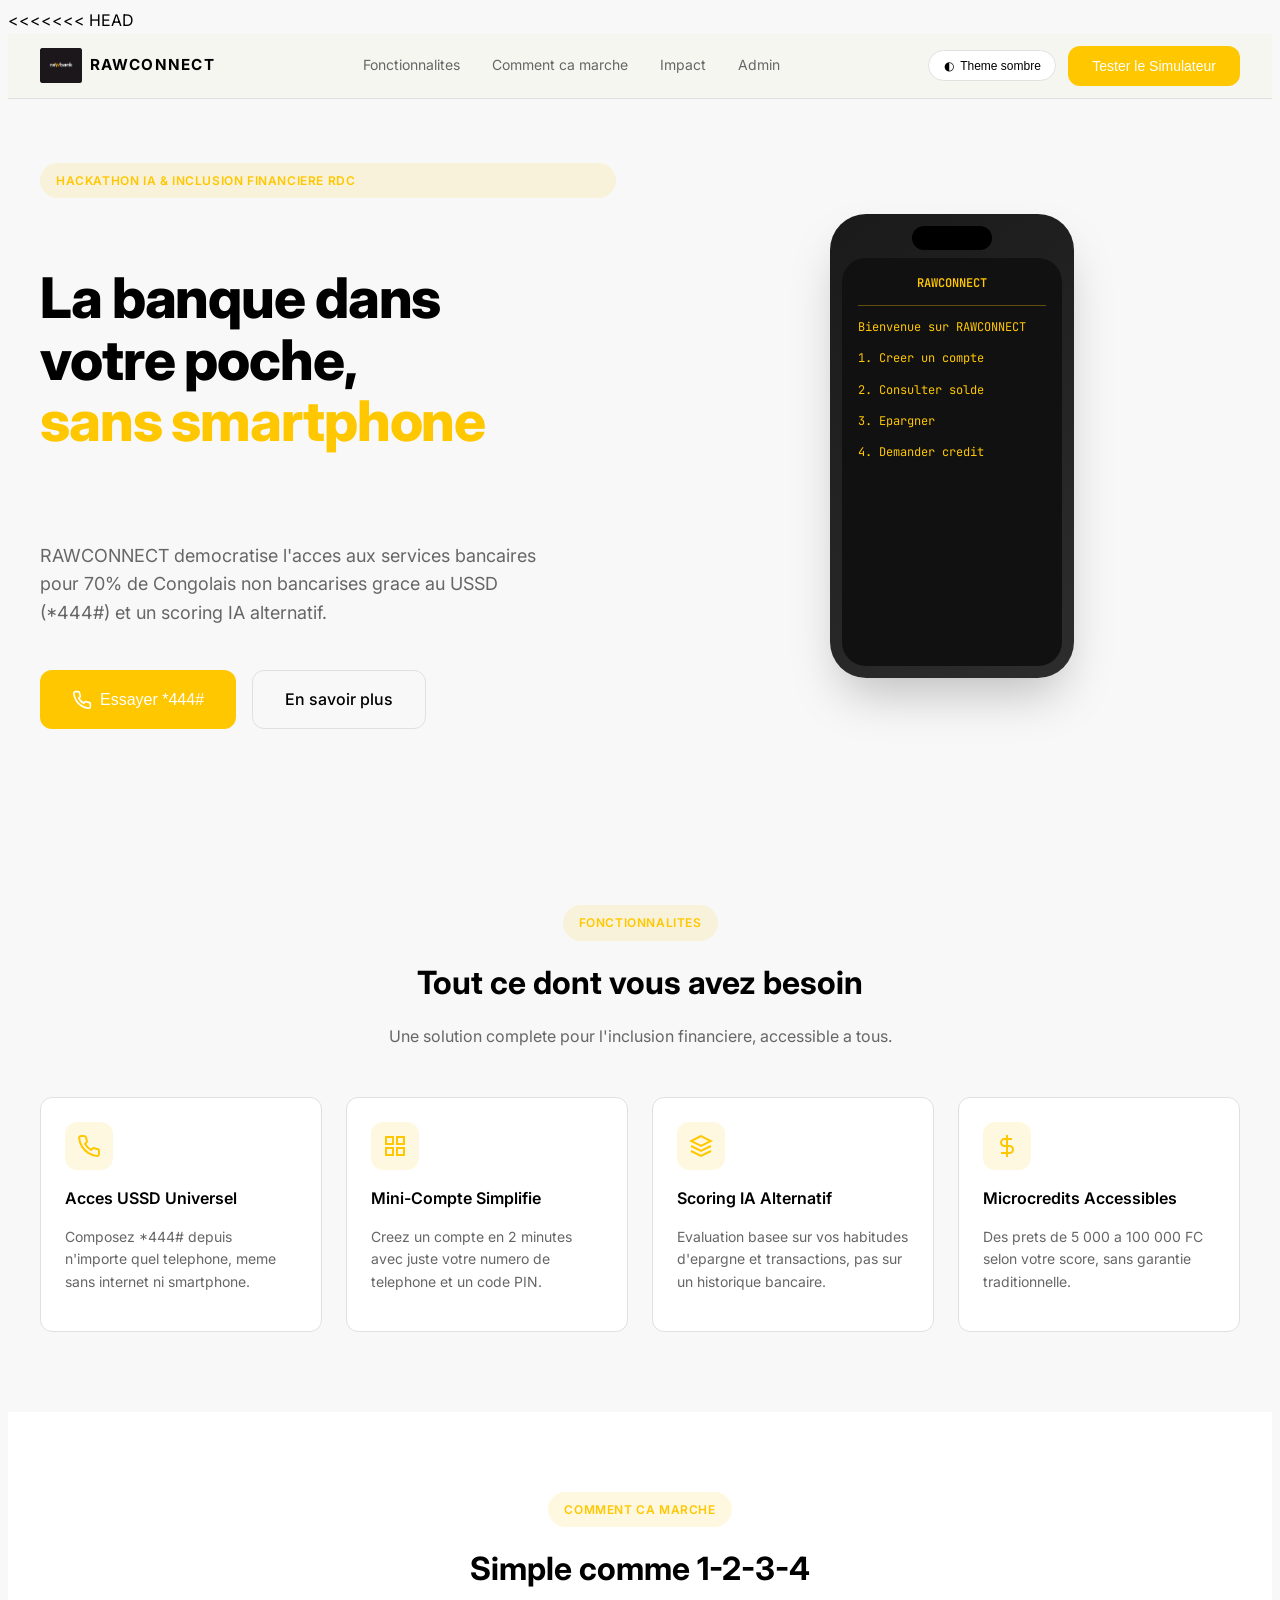
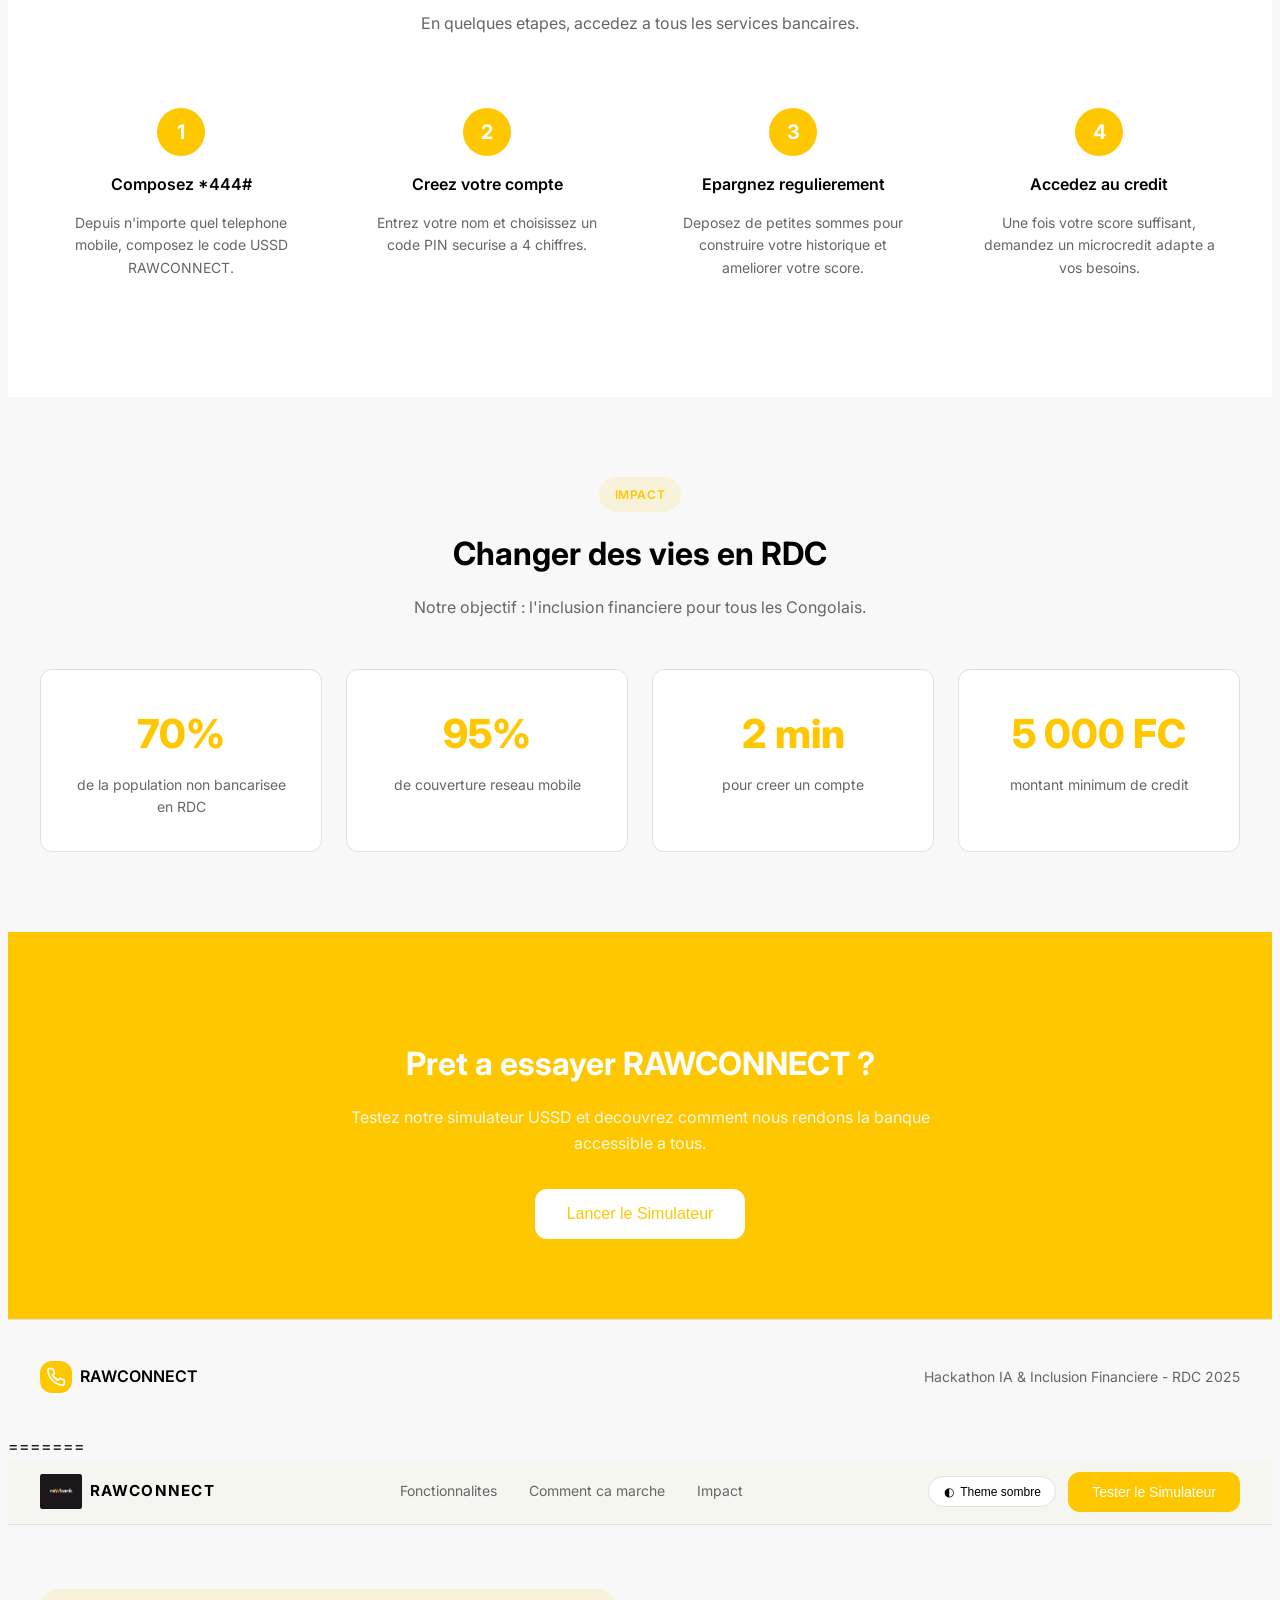
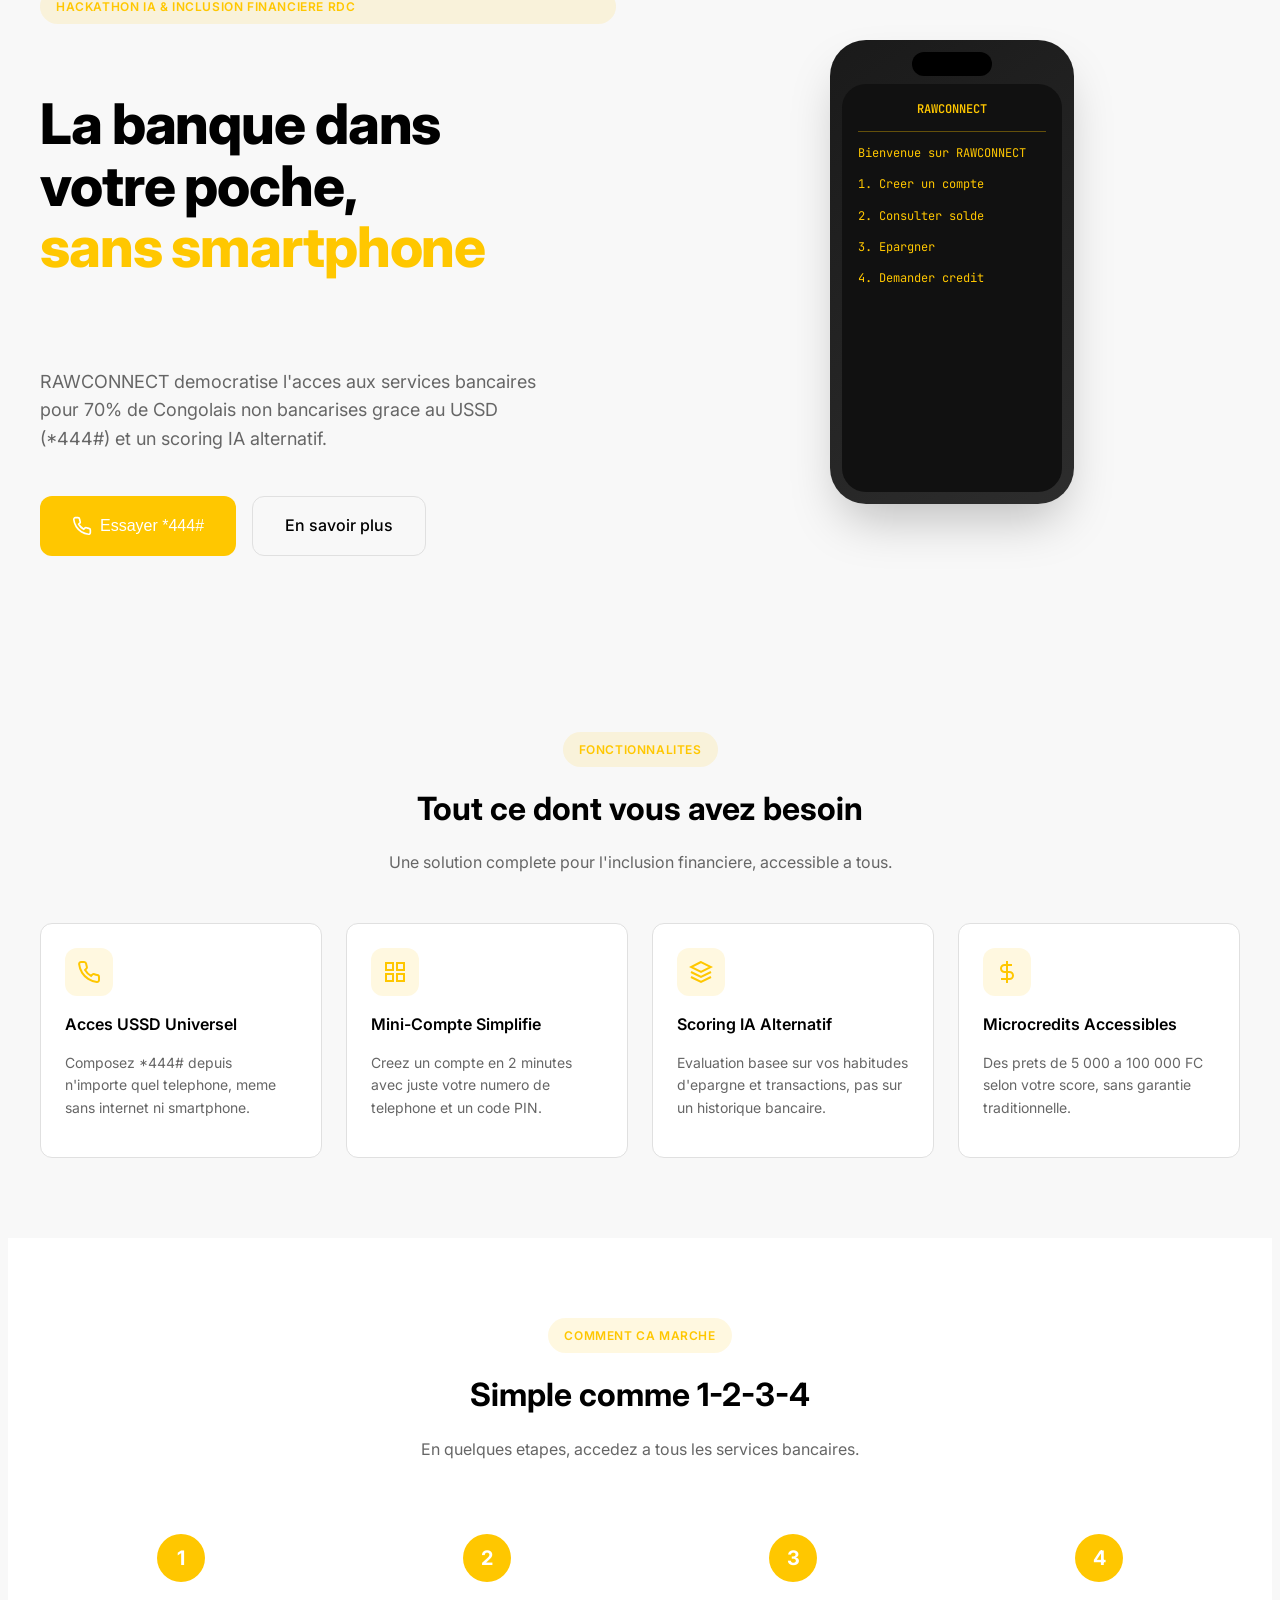
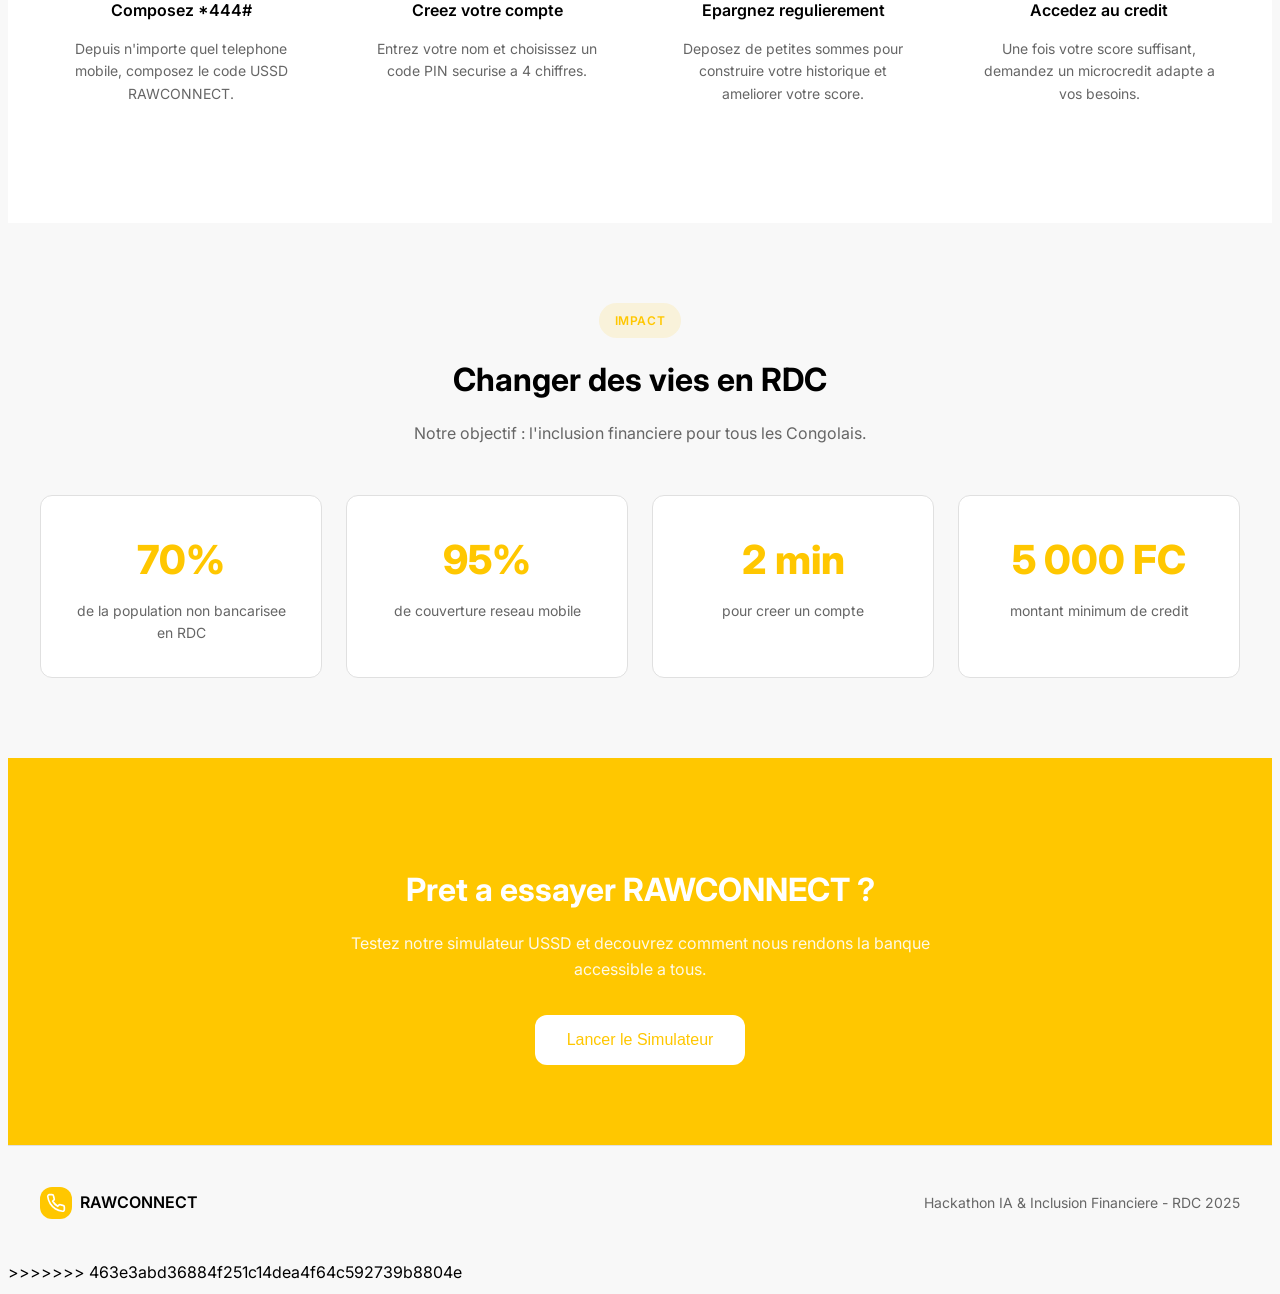
==== commit b3c97c0d: "Merge remote main" ====
--- a/frontend/index.html
+++ b/frontend/index.html
@@ -1,3 +1,4 @@
+<<<<<<< HEAD
 <!DOCTYPE html>
 <html lang="fr">
 <head>
@@ -421,3 +422,402 @@
     <script src="js/app.js"></script>
 </body>
 </html>
+=======
+<!DOCTYPE html>
+<html lang="fr">
+<head>
+    <meta charset="UTF-8">
+    <meta name="viewport" content="width=device-width, initial-scale=1.0">
+    <title>RAWCONNECT - Banque Mobile Inclusive RDC</title>
+    <meta name="description" content="Services bancaires accessibles via USSD et microcrédits intelligents pour tous les Congolais">
+    <link rel="preconnect" href="https://fonts.googleapis.com">
+    <link rel="preconnect" href="https://fonts.gstatic.com" crossorigin>
+    <link href="https://fonts.googleapis.com/css2?family=Inter:wght@400;500;600;700;800&family=JetBrains+Mono:wght@400;500&display=swap" rel="stylesheet">
+    <link rel="stylesheet" href="css/ussd.css">
+</head>
+<body>
+    <!-- Landing Page -->
+    <div id="landing-page">
+        <!-- Header -->
+        <header class="header">
+            <div class="container header-content">
+                <div class="logo">
+                    <img
+                        class="rawbank-logo"
+                        data-role="rawbank-logo"
+                        src="../logo_rawbank_noir.jpeg"
+                        alt="Rawbank"
+                    >
+                    <span class="logo-text">RAWCONNECT</span>
+                </div>
+                <nav class="nav">
+                    <a href="#features" class="nav-link">Fonctionnalites</a>
+                    <a href="#how-it-works" class="nav-link">Comment ca marche</a>
+                    <a href="#impact" class="nav-link">Impact</a>
+                </nav>
+                <div class="header-actions">
+                    <button class="theme-toggle" type="button" id="theme-toggle" aria-label="Changer le theme">
+                        <span>◐</span>
+                        <span class="theme-toggle-label">Theme sombre</span>
+                    </button>
+                    <button class="btn btn-primary" onclick="showSimulator()">Tester le Simulateur</button>
+                </div>
+            </div>
+        </header>
+
+        <!-- Hero Section -->
+        <section class="hero">
+            <div class="container">
+                <div class="hero-content">
+                    <div class="hero-text">
+                        <span class="badge">Hackathon IA & Inclusion Financiere RDC</span>
+                        <h1 class="hero-title text-balance">La banque dans votre poche, <span class="text-primary">sans smartphone</span></h1>
+                        <p class="hero-description text-pretty">RAWCONNECT democratise l'acces aux services bancaires pour 70% de Congolais non bancarises grace au USSD (*444#) et un scoring IA alternatif.</p>
+                        <div class="hero-buttons">
+                            <button class="btn btn-primary btn-lg" onclick="showSimulator()">
+                                <svg width="20" height="20" viewBox="0 0 24 24" fill="none" stroke="currentColor" stroke-width="2">
+                                    <path d="M22 16.92v3a2 2 0 0 1-2.18 2 19.79 19.79 0 0 1-8.63-3.07 19.5 19.5 0 0 1-6-6 19.79 19.79 0 0 1-3.07-8.67A2 2 0 0 1 4.11 2h3a2 2 0 0 1 2 1.72 12.84 12.84 0 0 0 .7 2.81 2 2 0 0 1-.45 2.11L8.09 9.91a16 16 0 0 0 6 6l1.27-1.27a2 2 0 0 1 2.11-.45 12.84 12.84 0 0 0 2.81.7A2 2 0 0 1 22 16.92z"/>
+                                </svg>
+                                Essayer *444#
+                            </button>
+                            <a href="#how-it-works" class="btn btn-outline btn-lg">En savoir plus</a>
+                        </div>
+                    </div>
+                    <div class="hero-phone">
+                        <div class="phone-preview">
+                            <div class="phone-frame-small">
+                                <div class="phone-notch-small"></div>
+                                <div class="phone-screen-preview">
+                                    <div class="ussd-preview">
+                                        <div class="ussd-header-preview">RAWCONNECT</div>
+                                        <div class="ussd-content-preview">
+                                            <p>Bienvenue sur RAWCONNECT</p>
+                                            <p>1. Creer un compte</p>
+                                            <p>2. Consulter solde</p>
+                                            <p>3. Epargner</p>
+                                            <p>4. Demander credit</p>
+                                        </div>
+                                    </div>
+                                </div>
+                            </div>
+                        </div>
+                    </div>
+                </div>
+            </div>
+        </section>
+
+        <!-- Features Section -->
+        <section id="features" class="features">
+            <div class="container">
+                <div class="section-header">
+                    <span class="badge">Fonctionnalites</span>
+                    <h2 class="section-title">Tout ce dont vous avez besoin</h2>
+                    <p class="section-description">Une solution complete pour l'inclusion financiere, accessible a tous.</p>
+                </div>
+                <div class="features-grid">
+                    <div class="feature-card">
+                        <div class="feature-icon">
+                            <svg width="24" height="24" viewBox="0 0 24 24" fill="none" stroke="currentColor" stroke-width="2">
+                                <path d="M22 16.92v3a2 2 0 0 1-2.18 2 19.79 19.79 0 0 1-8.63-3.07 19.5 19.5 0 0 1-6-6 19.79 19.79 0 0 1-3.07-8.67A2 2 0 0 1 4.11 2h3a2 2 0 0 1 2 1.72 12.84 12.84 0 0 0 .7 2.81 2 2 0 0 1-.45 2.11L8.09 9.91a16 16 0 0 0 6 6l1.27-1.27a2 2 0 0 1 2.11-.45 12.84 12.84 0 0 0 2.81.7A2 2 0 0 1 22 16.92z"/>
+                            </svg>
+                        </div>
+                        <h3 class="feature-title">Acces USSD Universel</h3>
+                        <p class="feature-description">Composez *444# depuis n'importe quel telephone, meme sans internet ni smartphone.</p>
+                    </div>
+                    <div class="feature-card">
+                        <div class="feature-icon">
+                            <svg width="24" height="24" viewBox="0 0 24 24" fill="none" stroke="currentColor" stroke-width="2">
+                                <rect x="3" y="3" width="7" height="7"/>
+                                <rect x="14" y="3" width="7" height="7"/>
+                                <rect x="14" y="14" width="7" height="7"/>
+                                <rect x="3" y="14" width="7" height="7"/>
+                            </svg>
+                        </div>
+                        <h3 class="feature-title">Mini-Compte Simplifie</h3>
+                        <p class="feature-description">Creez un compte en 2 minutes avec juste votre numero de telephone et un code PIN.</p>
+                    </div>
+                    <div class="feature-card">
+                        <div class="feature-icon">
+                            <svg width="24" height="24" viewBox="0 0 24 24" fill="none" stroke="currentColor" stroke-width="2">
+                                <path d="M12 2L2 7l10 5 10-5-10-5z"/>
+                                <path d="M2 17l10 5 10-5"/>
+                                <path d="M2 12l10 5 10-5"/>
+                            </svg>
+                        </div>
+                        <h3 class="feature-title">Scoring IA Alternatif</h3>
+                        <p class="feature-description">Evaluation basee sur vos habitudes d'epargne et transactions, pas sur un historique bancaire.</p>
+                    </div>
+                    <div class="feature-card">
+                        <div class="feature-icon">
+                            <svg width="24" height="24" viewBox="0 0 24 24" fill="none" stroke="currentColor" stroke-width="2">
+                                <line x1="12" y1="1" x2="12" y2="23"/>
+                                <path d="M17 5H9.5a3.5 3.5 0 0 0 0 7h5a3.5 3.5 0 0 1 0 7H6"/>
+                            </svg>
+                        </div>
+                        <h3 class="feature-title">Microcredits Accessibles</h3>
+                        <p class="feature-description">Des prets de 5 000 a 100 000 FC selon votre score, sans garantie traditionnelle.</p>
+                    </div>
+                </div>
+            </div>
+        </section>
+
+        <!-- How it Works Section -->
+        <section id="how-it-works" class="how-it-works">
+            <div class="container">
+                <div class="section-header">
+                    <span class="badge">Comment ca marche</span>
+                    <h2 class="section-title">Simple comme 1-2-3-4</h2>
+                    <p class="section-description">En quelques etapes, accedez a tous les services bancaires.</p>
+                </div>
+                <div class="steps-grid">
+                    <div class="step-card">
+                        <div class="step-number">1</div>
+                        <h3 class="step-title">Composez *444#</h3>
+                        <p class="step-description">Depuis n'importe quel telephone mobile, composez le code USSD RAWCONNECT.</p>
+                    </div>
+                    <div class="step-card">
+                        <div class="step-number">2</div>
+                        <h3 class="step-title">Creez votre compte</h3>
+                        <p class="step-description">Entrez votre nom et choisissez un code PIN securise a 4 chiffres.</p>
+                    </div>
+                    <div class="step-card">
+                        <div class="step-number">3</div>
+                        <h3 class="step-title">Epargnez regulierement</h3>
+                        <p class="step-description">Deposez de petites sommes pour construire votre historique et ameliorer votre score.</p>
+                    </div>
+                    <div class="step-card">
+                        <div class="step-number">4</div>
+                        <h3 class="step-title">Accedez au credit</h3>
+                        <p class="step-description">Une fois votre score suffisant, demandez un microcredit adapte a vos besoins.</p>
+                    </div>
+                </div>
+            </div>
+        </section>
+
+        <!-- Impact Section -->
+        <section id="impact" class="impact">
+            <div class="container">
+                <div class="section-header">
+                    <span class="badge">Impact</span>
+                    <h2 class="section-title">Changer des vies en RDC</h2>
+                    <p class="section-description">Notre objectif : l'inclusion financiere pour tous les Congolais.</p>
+                </div>
+                <div class="stats-grid">
+                    <div class="stat-card">
+                        <div class="stat-value">70%</div>
+                        <div class="stat-label">de la population non bancarisee en RDC</div>
+                    </div>
+                    <div class="stat-card">
+                        <div class="stat-value">95%</div>
+                        <div class="stat-label">de couverture reseau mobile</div>
+                    </div>
+                    <div class="stat-card">
+                        <div class="stat-value">2 min</div>
+                        <div class="stat-label">pour creer un compte</div>
+                    </div>
+                    <div class="stat-card">
+                        <div class="stat-value">5 000 FC</div>
+                        <div class="stat-label">montant minimum de credit</div>
+                    </div>
+                </div>
+            </div>
+        </section>
+
+        <!-- CTA Section -->
+        <section class="cta">
+            <div class="container">
+                <div class="cta-content">
+                    <h2 class="cta-title">Pret a essayer RAWCONNECT ?</h2>
+                    <p class="cta-description">Testez notre simulateur USSD et decouvrez comment nous rendons la banque accessible a tous.</p>
+                    <button class="btn btn-primary btn-lg" onclick="showSimulator()">Lancer le Simulateur</button>
+                </div>
+            </div>
+        </section>
+
+        <!-- Footer -->
+        <footer class="footer">
+            <div class="container">
+                <div class="footer-content">
+                    <div class="footer-logo">
+                        <div class="logo-icon">
+                            <svg width="20" height="20" viewBox="0 0 24 24" fill="none" stroke="currentColor" stroke-width="2">
+                                <path d="M22 16.92v3a2 2 0 0 1-2.18 2 19.79 19.79 0 0 1-8.63-3.07 19.5 19.5 0 0 1-6-6 19.79 19.79 0 0 1-3.07-8.67A2 2 0 0 1 4.11 2h3a2 2 0 0 1 2 1.72 12.84 12.84 0 0 0 .7 2.81 2 2 0 0 1-.45 2.11L8.09 9.91a16 16 0 0 0 6 6l1.27-1.27a2 2 0 0 1 2.11-.45 12.84 12.84 0 0 0 2.81.7A2 2 0 0 1 22 16.92z"/>
+                            </svg>
+                        </div>
+                        <span>RAWCONNECT</span>
+                    </div>
+                    <p class="footer-text">Hackathon IA & Inclusion Financiere - RDC 2025</p>
+                </div>
+            </div>
+        </footer>
+    </div>
+
+    <!-- Simulator Page -->
+    <div id="simulator-page" class="hidden">
+        <header class="header">
+            <div class="container header-content">
+                <div class="logo">
+                    <img
+                        class="rawbank-logo"
+                        data-role="rawbank-logo"
+                        src="../logo_rawbank_noir.jpeg"
+                        alt="Rawbank"
+                    >
+                    <span class="logo-text">RAWCONNECT</span>
+                </div>
+                <div class="header-actions">
+                    <button class="theme-toggle" type="button" id="theme-toggle-sim" aria-label="Changer le theme">
+                        <span>◐</span>
+                        <span class="theme-toggle-label">Theme sombre</span>
+                    </button>
+                    <button class="btn btn-outline" onclick="showLanding()">
+                        <svg width="16" height="16" viewBox="0 0 24 24" fill="none" stroke="currentColor" stroke-width="2">
+                            <path d="M19 12H5M12 19l-7-7 7-7"/>
+                        </svg>
+                        Retour a l'accueil
+                    </button>
+                </div>
+            </div>
+        </header>
+
+        <main class="simulator-main">
+            <div class="container">
+                <div class="simulator-layout">
+                    <!-- Phone Mockup -->
+                    <div class="phone-container">
+                        <div class="phone-frame">
+                            <div class="phone-notch"></div>
+                            <div class="phone-screen" id="phone-screen">
+                                <!-- Idle Screen -->
+                                <div id="idle-screen" class="screen-content">
+                                    <div class="idle-time" id="idle-time">12:00</div>
+                                    <div class="idle-date" id="idle-date">Mardi 28 Janvier</div>
+                                    <div class="idle-hint">Composez *444# pour commencer</div>
+                                </div>
+                                <!-- USSD Screen -->
+                                <div id="ussd-screen" class="screen-content hidden">
+                                    <div class="ussd-dialog">
+                                        <div class="ussd-header">RAWCONNECT</div>
+                                        <div class="ussd-body" id="ussd-body">
+                                            <!-- Content will be injected here -->
+                                        </div>
+                                    </div>
+                                </div>
+                            </div>
+                            <!-- Input Bar -->
+                            <div class="input-bar">
+                                <input type="text" id="ussd-input" class="ussd-input" placeholder="Tapez ici...">
+                                <button class="send-btn" id="send-btn">Envoyer</button>
+                            </div>
+                            <!-- Keypad -->
+                            <div class="keypad" id="keypad">
+                                <button class="key" data-key="1">1</button>
+                                <button class="key" data-key="2">2</button>
+                                <button class="key" data-key="3">3</button>
+                                <button class="key" data-key="4">4</button>
+                                <button class="key" data-key="5">5</button>
+                                <button class="key" data-key="6">6</button>
+                                <button class="key" data-key="7">7</button>
+                                <button class="key" data-key="8">8</button>
+                                <button class="key" data-key="9">9</button>
+                                <button class="key" data-key="*">*</button>
+                                <button class="key" data-key="0">0</button>
+                                <button class="key" data-key="#">#</button>
+                                <button class="key key--effacer" data-key="effacer" type="button" title="Effacer la saisie">Effacer</button>
+                            </div>
+                            <div class="phone-home-indicator"></div>
+                        </div>
+                    </div>
+
+                    <!-- Instructions Panel -->
+                    <div class="instructions-panel">
+                        <div class="instructions-card">
+                            <h3 class="instructions-title">Comment utiliser le simulateur</h3>
+                            <div class="instructions-list">
+                                <div class="instruction-item">
+                                    <div class="instruction-number">1</div>
+                                    <p>Tapez <strong>*444#</strong> et appuyez sur "Envoyer"</p>
+                                </div>
+                                <div class="instruction-item">
+                                    <div class="instruction-number">2</div>
+                                    <p>Naviguez avec les chiffres du menu</p>
+                                </div>
+                                <div class="instruction-item">
+                                    <div class="instruction-number">3</div>
+                                    <p>Pour le nom, numero, PIN, montant : <strong>tapez dans le champ sous le telephone</strong> puis Envoyer</p>
+                                </div>
+                                <div class="instruction-item">
+                                    <div class="instruction-number">4</div>
+                                    <p>Tapez <strong>0</strong> pour revenir au menu precedent</p>
+                                </div>
+                            </div>
+                        </div>
+
+                        <div class="demo-card">
+                            <h3 class="demo-title">Compte Demo</h3>
+                            <p class="demo-description">Utilisez ces identifiants pour tester :</p>
+                            <div class="demo-credentials">
+                                <div class="credential">
+                                    <span class="credential-label">Telephone</span>
+                                    <span class="credential-value">0812345678</span>
+                                </div>
+                                <div class="credential">
+                                    <span class="credential-label">PIN</span>
+                                    <span class="credential-value">1234</span>
+                                </div>
+                            </div>
+                            <div class="demo-user">
+                                <svg width="16" height="16" viewBox="0 0 24 24" fill="none" stroke="currentColor" stroke-width="2">
+                                    <path d="M20 21v-2a4 4 0 0 0-4-4H8a4 4 0 0 0-4 4v2"/>
+                                    <circle cx="12" cy="7" r="4"/>
+                                </svg>
+                                <span>Maman Marie - Vendeuse au marche</span>
+                            </div>
+                        </div>
+
+                        <div class="scoring-card">
+                            <h3 class="scoring-title">Criteres de Scoring IA</h3>
+                            <div class="scoring-list">
+                                <div class="scoring-item">
+                                    <span>Regularite des transactions</span>
+                                    <span class="scoring-weight">30%</span>
+                                </div>
+                                <div class="scoring-item">
+                                    <span>Epargne</span>
+                                    <span class="scoring-weight">25%</span>
+                                </div>
+                                <div class="scoring-item">
+                                    <span>Anciennete du compte</span>
+                                    <span class="scoring-weight">20%</span>
+                                </div>
+                                <div class="scoring-item">
+                                    <span>Historique remboursement</span>
+                                    <span class="scoring-weight">15%</span>
+                                </div>
+                                <div class="scoring-item">
+                                    <span>Stabilite d'activite</span>
+                                    <span class="scoring-weight">10%</span>
+                                </div>
+                            </div>
+                        </div>
+                    </div>
+                </div>
+            </div>
+        </main>
+    </div>
+
+    <!-- Scripts -->
+    <script src="js/i18n/fr.js"></script>
+    <script src="js/i18n/lingala.js"></script>
+    <script src="js/api_client.js"></script>
+    <script src="js/ussd_state.js"></script>
+    <script src="js/menus/menu_root.js"></script>
+    <script src="js/menus/menu_register.js"></script>
+    <script src="js/menus/menu_balance.js"></script>
+    <script src="js/menus/menu_savings.js"></script>
+    <script src="js/menus/menu_loan.js"></script>
+    <script src="js/menus/menu_help_lang.js"></script>
+    <script src="js/app.js"></script>
+</body>
+</html>
+>>>>>>> 463e3abd36884f251c14dea4f64c592739b8804e
--- a/frontend/css/ussd.css
+++ b/frontend/css/ussd.css
@@ -1,3 +1,4 @@
+<<<<<<< HEAD
 /* Reset & Base */
 *, *::before, *::after {
     box-sizing: border-box;
@@ -1229,3 +1230,1118 @@
 .score-display {
     background-color: rgba(255, 199, 0, 0.18);
 }
+=======
+/* Reset & Base */
+*, *::before, *::after {
+    box-sizing: border-box;
+    margin: 0;
+    padding: 0;
+}
+
+:root {
+    --primary: #059669;
+    --primary-dark: #047857;
+    --primary-light: #10b981;
+    --background: #f5f5f0;
+    --foreground: #1a1a1a;
+    --card: #ffffff;
+    --card-foreground: #1a1a1a;
+    --muted: #e5e5dc;
+    --muted-foreground: #666666;
+    --border: #d4d4c8;
+    --radius: 12px;
+}
+
+html {
+    scroll-behavior: smooth;
+}
+
+body {
+    font-family: 'Inter', -apple-system, BlinkMacSystemFont, 'Segoe UI', sans-serif;
+    background-color: var(--background);
+    color: var(--foreground);
+    line-height: 1.6;
+}
+
+.hidden {
+    display: none !important;
+}
+
+/* Container */
+.container {
+    max-width: 1200px;
+    margin: 0 auto;
+    padding: 0 1.5rem;
+}
+
+/* Typography */
+.text-balance {
+    text-wrap: balance;
+}
+
+.text-pretty {
+    text-wrap: pretty;
+}
+
+.text-primary {
+    color: var(--primary);
+}
+
+/* Buttons */
+.btn {
+    display: inline-flex;
+    align-items: center;
+    justify-content: center;
+    gap: 0.5rem;
+    padding: 0.75rem 1.5rem;
+    font-size: 0.875rem;
+    font-weight: 500;
+    border-radius: var(--radius);
+    border: none;
+    cursor: pointer;
+    transition: all 0.2s ease;
+    text-decoration: none;
+}
+
+.btn-primary {
+    background-color: var(--primary);
+    color: white;
+}
+
+.btn-primary:hover {
+    background-color: var(--primary-dark);
+}
+
+.btn-outline {
+    background-color: transparent;
+    color: var(--foreground);
+    border: 1px solid var(--border);
+}
+
+.btn-outline:hover {
+    background-color: var(--muted);
+}
+
+.btn-lg {
+    padding: 1rem 2rem;
+    font-size: 1rem;
+}
+
+/* Badge */
+.badge {
+    display: inline-block;
+    padding: 0.5rem 1rem;
+    background-color: rgba(5, 150, 105, 0.1);
+    color: var(--primary);
+    font-size: 0.75rem;
+    font-weight: 600;
+    border-radius: 9999px;
+    text-transform: uppercase;
+    letter-spacing: 0.05em;
+}
+
+/* Header */
+.header {
+    position: sticky;
+    top: 0;
+    z-index: 100;
+    background-color: rgba(245, 245, 240, 0.9);
+    backdrop-filter: blur(8px);
+    border-bottom: 1px solid var(--border);
+}
+
+.header-content {
+    display: flex;
+    align-items: center;
+    justify-content: space-between;
+    height: 4rem;
+}
+
+.logo {
+    display: flex;
+    align-items: center;
+    gap: 0.5rem;
+    font-weight: 700;
+    font-size: 1.15rem;
+}
+
+.logo-icon {
+    display: flex;
+    align-items: center;
+    justify-content: center;
+    width: 2.5rem;
+    height: 2.5rem;
+    background-color: var(--primary);
+    color: white;
+    border-radius: var(--radius);
+}
+
+.rawbank-logo {
+    height: 2.2rem;
+    width: auto;
+    display: block;
+}
+
+.logo-text {
+    letter-spacing: 0.08em;
+    text-transform: uppercase;
+    font-size: 0.95rem;
+}
+
+.header-actions {
+    display: flex;
+    align-items: center;
+    gap: 0.75rem;
+}
+
+.theme-toggle {
+    display: inline-flex;
+    align-items: center;
+    gap: 0.4rem;
+    padding: 0.45rem 0.9rem;
+    border-radius: 999px;
+    border: 1px solid var(--border);
+    background-color: var(--card);
+    color: var(--foreground);
+    font-size: 0.75rem;
+    font-weight: 500;
+    cursor: pointer;
+    transition: background-color 0.15s ease, color 0.15s ease, border-color 0.15s ease, transform 0.1s ease;
+}
+
+.theme-toggle:hover {
+    background-color: var(--muted);
+    border-color: var(--primary);
+}
+
+.theme-toggle:active {
+    transform: scale(0.97);
+}
+
+.nav {
+    display: none;
+    gap: 2rem;
+}
+
+@media (min-width: 768px) {
+    .nav {
+        display: flex;
+    }
+}
+
+.nav-link {
+    color: var(--muted-foreground);
+    text-decoration: none;
+    font-size: 0.875rem;
+    transition: color 0.2s;
+}
+
+.nav-link:hover {
+    color: var(--foreground);
+}
+
+/* Hero */
+.hero {
+    padding: 4rem 0 6rem;
+}
+
+.hero-content {
+    display: grid;
+    grid-template-columns: 1fr;
+    gap: 3rem;
+    align-items: center;
+}
+
+@media (min-width: 1024px) {
+    .hero-content {
+        grid-template-columns: 1fr 1fr;
+    }
+}
+
+.hero-text {
+    display: flex;
+    flex-direction: column;
+    gap: 1.5rem;
+}
+
+.hero-title {
+    font-size: 2.5rem;
+    font-weight: 800;
+    line-height: 1.1;
+    letter-spacing: -0.02em;
+}
+
+@media (min-width: 768px) {
+    .hero-title {
+        font-size: 3.5rem;
+    }
+}
+
+.hero-description {
+    font-size: 1.125rem;
+    color: var(--muted-foreground);
+    max-width: 500px;
+}
+
+.hero-buttons {
+    display: flex;
+    flex-wrap: wrap;
+    gap: 1rem;
+}
+
+.hero-phone {
+    display: flex;
+    justify-content: center;
+}
+
+/* Phone Preview (Hero) */
+.phone-preview {
+    position: relative;
+}
+
+.phone-frame-small {
+    width: 220px;
+    height: 440px;
+    background: linear-gradient(145deg, #1a1a1a, #2d2d2d);
+    border-radius: 36px;
+    padding: 12px;
+    box-shadow: 0 25px 50px -12px rgba(0, 0, 0, 0.25);
+}
+
+.phone-notch-small {
+    width: 80px;
+    height: 24px;
+    background-color: #000;
+    border-radius: 12px;
+    margin: 0 auto 8px;
+}
+
+.phone-screen-preview {
+    height: calc(100% - 32px);
+    background-color: #1e3a2f;
+    border-radius: 24px;
+    overflow: hidden;
+}
+
+.ussd-preview {
+    padding: 1rem;
+    color: #10b981;
+    font-family: 'JetBrains Mono', monospace;
+    font-size: 0.75rem;
+}
+
+.ussd-header-preview {
+    text-align: center;
+    font-weight: 600;
+    padding-bottom: 0.75rem;
+    border-bottom: 1px solid rgba(16, 185, 129, 0.3);
+    margin-bottom: 0.75rem;
+}
+
+.ussd-content-preview p {
+    margin-bottom: 0.5rem;
+}
+
+/* Sections */
+.features, .how-it-works, .impact {
+    padding: 5rem 0;
+}
+
+.how-it-works {
+    background-color: var(--card);
+}
+
+.section-header {
+    text-align: center;
+    margin-bottom: 3rem;
+}
+
+.section-title {
+    font-size: 2rem;
+    font-weight: 700;
+    margin: 1rem 0;
+}
+
+.section-description {
+    color: var(--muted-foreground);
+    max-width: 600px;
+    margin: 0 auto;
+}
+
+/* Features Grid */
+.features-grid {
+    display: grid;
+    grid-template-columns: 1fr;
+    gap: 1.5rem;
+}
+
+@media (min-width: 768px) {
+    .features-grid {
+        grid-template-columns: repeat(2, 1fr);
+    }
+}
+
+@media (min-width: 1024px) {
+    .features-grid {
+        grid-template-columns: repeat(4, 1fr);
+    }
+}
+
+.feature-card {
+    background-color: var(--card);
+    border: 1px solid var(--border);
+    border-radius: var(--radius);
+    padding: 1.5rem;
+    transition: box-shadow 0.2s, transform 0.2s;
+}
+
+.feature-card:hover {
+    box-shadow: 0 10px 40px -10px rgba(0, 0, 0, 0.1);
+    transform: translateY(-2px);
+}
+
+.feature-icon {
+    display: flex;
+    align-items: center;
+    justify-content: center;
+    width: 3rem;
+    height: 3rem;
+    background-color: rgba(5, 150, 105, 0.1);
+    color: var(--primary);
+    border-radius: var(--radius);
+    margin-bottom: 1rem;
+}
+
+.feature-title {
+    font-size: 1rem;
+    font-weight: 600;
+    margin-bottom: 0.5rem;
+}
+
+.feature-description {
+    font-size: 0.875rem;
+    color: var(--muted-foreground);
+}
+
+/* Steps Grid */
+.steps-grid {
+    display: grid;
+    grid-template-columns: 1fr;
+    gap: 1.5rem;
+}
+
+@media (min-width: 768px) {
+    .steps-grid {
+        grid-template-columns: repeat(2, 1fr);
+    }
+}
+
+@media (min-width: 1024px) {
+    .steps-grid {
+        grid-template-columns: repeat(4, 1fr);
+    }
+}
+
+.step-card {
+    text-align: center;
+    padding: 1.5rem;
+}
+
+.step-number {
+    display: flex;
+    align-items: center;
+    justify-content: center;
+    width: 3rem;
+    height: 3rem;
+    background-color: var(--primary);
+    color: white;
+    font-size: 1.25rem;
+    font-weight: 700;
+    border-radius: 50%;
+    margin: 0 auto 1rem;
+}
+
+.step-title {
+    font-size: 1rem;
+    font-weight: 600;
+    margin-bottom: 0.5rem;
+}
+
+.step-description {
+    font-size: 0.875rem;
+    color: var(--muted-foreground);
+}
+
+/* Stats Grid */
+.stats-grid {
+    display: grid;
+    grid-template-columns: repeat(2, 1fr);
+    gap: 1.5rem;
+}
+
+@media (min-width: 1024px) {
+    .stats-grid {
+        grid-template-columns: repeat(4, 1fr);
+    }
+}
+
+.stat-card {
+    background-color: var(--card);
+    border: 1px solid var(--border);
+    border-radius: var(--radius);
+    padding: 2rem;
+    text-align: center;
+}
+
+.stat-value {
+    font-size: 2.5rem;
+    font-weight: 800;
+    color: var(--primary);
+    margin-bottom: 0.5rem;
+}
+
+.stat-label {
+    font-size: 0.875rem;
+    color: var(--muted-foreground);
+}
+
+/* CTA */
+.cta {
+    padding: 5rem 0;
+    background-color: var(--primary);
+    color: white;
+}
+
+.cta-content {
+    text-align: center;
+    max-width: 600px;
+    margin: 0 auto;
+}
+
+.cta-title {
+    font-size: 2rem;
+    font-weight: 700;
+    margin-bottom: 1rem;
+}
+
+.cta-description {
+    margin-bottom: 2rem;
+    opacity: 0.9;
+}
+
+.cta .btn-primary {
+    background-color: white;
+    color: var(--primary);
+}
+
+.cta .btn-primary:hover {
+    background-color: var(--muted);
+}
+
+/* Footer */
+.footer {
+    padding: 2rem 0;
+    border-top: 1px solid var(--border);
+}
+
+.footer-content {
+    display: flex;
+    flex-direction: column;
+    align-items: center;
+    gap: 1rem;
+    text-align: center;
+}
+
+@media (min-width: 768px) {
+    .footer-content {
+        flex-direction: row;
+        justify-content: space-between;
+    }
+}
+
+.footer-logo {
+    display: flex;
+    align-items: center;
+    gap: 0.5rem;
+    font-weight: 600;
+}
+
+.footer-logo .logo-icon {
+    width: 2rem;
+    height: 2rem;
+}
+
+.footer-text {
+    font-size: 0.875rem;
+    color: var(--muted-foreground);
+}
+
+/* ==================== SIMULATOR PAGE ==================== */
+.simulator-main {
+    padding: 2rem 0 4rem;
+    min-height: calc(100vh - 4rem);
+}
+
+.simulator-layout {
+    display: grid;
+    grid-template-columns: 1fr;
+    gap: 2rem;
+    align-items: start;
+}
+
+@media (min-width: 1024px) {
+    .simulator-layout {
+        grid-template-columns: auto 1fr;
+    }
+}
+
+/* Phone Container */
+.phone-container {
+    display: flex;
+    justify-content: center;
+}
+
+.phone-frame {
+    width: 320px;
+    background: linear-gradient(145deg, #1a1a1a, #2d2d2d);
+    border-radius: 44px;
+    padding: 16px;
+    box-shadow: 
+        0 25px 50px -12px rgba(0, 0, 0, 0.4),
+        inset 0 1px 0 rgba(255, 255, 255, 0.1);
+}
+
+.phone-notch {
+    width: 100px;
+    height: 28px;
+    background-color: #000;
+    border-radius: 14px;
+    margin: 0 auto 12px;
+}
+
+.phone-screen {
+    height: 320px;
+    background-color: #0d1f17;
+    border-radius: 8px;
+    overflow: hidden;
+    position: relative;
+}
+
+.screen-content {
+    height: 100%;
+    padding: 1rem;
+}
+
+/* Idle Screen */
+#idle-screen {
+    display: flex;
+    flex-direction: column;
+    align-items: center;
+    justify-content: center;
+    color: #10b981;
+    text-align: center;
+}
+
+.idle-time {
+    font-size: 3rem;
+    font-weight: 300;
+    font-family: 'JetBrains Mono', monospace;
+}
+
+.idle-date {
+    font-size: 0.875rem;
+    opacity: 0.8;
+    margin-bottom: 2rem;
+}
+
+.idle-hint {
+    font-size: 0.75rem;
+    opacity: 0.6;
+    padding: 0.5rem 1rem;
+    border: 1px solid rgba(16, 185, 129, 0.3);
+    border-radius: 9999px;
+}
+
+/* USSD Screen */
+.ussd-dialog {
+    background-color: #122a1f;
+    border: 1px solid rgba(16, 185, 129, 0.3);
+    border-radius: 8px;
+    overflow: hidden;
+    height: 100%;
+    display: flex;
+    flex-direction: column;
+}
+
+.ussd-header {
+    background-color: var(--primary);
+    color: white;
+    padding: 0.75rem;
+    text-align: center;
+    font-weight: 600;
+    font-size: 0.875rem;
+}
+
+.ussd-body {
+    flex: 1;
+    padding: 1rem;
+    overflow-y: auto;
+    color: #10b981;
+    font-family: 'JetBrains Mono', monospace;
+    font-size: 0.8rem;
+    line-height: 1.6;
+}
+
+.ussd-body p {
+    margin-bottom: 0.25rem;
+}
+
+.ussd-body .menu-option {
+    cursor: pointer;
+    transition: color 0.2s;
+}
+
+.ussd-body .menu-option:hover {
+    color: #34d399;
+}
+
+/* Input Bar */
+.input-bar {
+    display: flex;
+    gap: 0.5rem;
+    padding: 12px;
+    background-color: #1a1a1a;
+}
+
+.ussd-input {
+    flex: 1;
+    padding: 0.75rem 1rem;
+    background-color: #2d2d2d;
+    border: 1px solid #404040;
+    border-radius: 8px;
+    color: white;
+    font-family: 'JetBrains Mono', monospace;
+    font-size: 0.875rem;
+}
+
+.ussd-input:focus {
+    outline: none;
+    border-color: var(--primary);
+}
+
+.ussd-input::placeholder {
+    color: #666;
+}
+
+.send-btn {
+    padding: 0.75rem 1rem;
+    background-color: var(--primary);
+    color: white;
+    border: none;
+    border-radius: 8px;
+    font-weight: 500;
+    font-size: 0.875rem;
+    cursor: pointer;
+    transition: background-color 0.2s;
+}
+
+.send-btn:hover {
+    background-color: var(--primary-dark);
+}
+
+/* Keypad */
+.keypad {
+    display: grid;
+    grid-template-columns: repeat(3, 1fr);
+    gap: 8px;
+    padding: 12px;
+    background-color: #1a1a1a;
+}
+
+.key {
+    padding: 1rem;
+    background-color: #2d2d2d;
+    border: none;
+    border-radius: 12px;
+    color: white;
+    font-size: 1.25rem;
+    font-weight: 500;
+    cursor: pointer;
+    transition: all 0.15s ease;
+}
+
+.key:hover {
+    background-color: #404040;
+}
+
+.key:active {
+    background-color: var(--primary);
+    transform: scale(0.95);
+}
+
+.key--effacer {
+    grid-column: 1 / -1;
+    font-size: 0.95rem;
+    background-color: rgba(0, 0, 0, 0.3);
+    color: var(--primary-light, #f0d060);
+}
+
+.key--effacer:hover {
+    background-color: rgba(0, 0, 0, 0.5);
+}
+
+body[data-theme="dark"] .key--effacer {
+    color: var(--primary);
+}
+
+.phone-home-indicator {
+    width: 120px;
+    height: 4px;
+    background-color: #404040;
+    border-radius: 2px;
+    margin: 12px auto 0;
+}
+
+/* Instructions Panel */
+.instructions-panel {
+    display: flex;
+    flex-direction: column;
+    gap: 1.5rem;
+}
+
+.instructions-card,
+.demo-card,
+.scoring-card {
+    background-color: var(--card);
+    border: 1px solid var(--border);
+    border-radius: var(--radius);
+    padding: 1.5rem;
+}
+
+.instructions-title,
+.demo-title,
+.scoring-title {
+    font-size: 1rem;
+    font-weight: 600;
+    margin-bottom: 1rem;
+    display: flex;
+    align-items: center;
+    gap: 0.5rem;
+}
+
+.instructions-list {
+    display: flex;
+    flex-direction: column;
+    gap: 1rem;
+}
+
+.instruction-item {
+    display: flex;
+    align-items: flex-start;
+    gap: 0.75rem;
+}
+
+.instruction-number {
+    display: flex;
+    align-items: center;
+    justify-content: center;
+    width: 1.5rem;
+    height: 1.5rem;
+    background-color: var(--primary);
+    color: white;
+    font-size: 0.75rem;
+    font-weight: 600;
+    border-radius: 50%;
+    flex-shrink: 0;
+}
+
+.instruction-item p {
+    font-size: 0.875rem;
+    color: var(--muted-foreground);
+}
+
+.instruction-item strong {
+    color: var(--foreground);
+    font-family: 'JetBrains Mono', monospace;
+}
+
+/* Demo Card */
+.demo-description {
+    font-size: 0.875rem;
+    color: var(--muted-foreground);
+    margin-bottom: 1rem;
+}
+
+.demo-credentials {
+    display: flex;
+    gap: 1rem;
+    margin-bottom: 1rem;
+}
+
+.credential {
+    flex: 1;
+    padding: 0.75rem;
+    background-color: var(--muted);
+    border-radius: 8px;
+    text-align: center;
+}
+
+.credential-label {
+    display: block;
+    font-size: 0.75rem;
+    color: var(--muted-foreground);
+    margin-bottom: 0.25rem;
+}
+
+.credential-value {
+    font-family: 'JetBrains Mono', monospace;
+    font-weight: 600;
+    color: var(--primary);
+}
+
+.demo-user {
+    display: flex;
+    align-items: center;
+    gap: 0.5rem;
+    font-size: 0.875rem;
+    color: var(--muted-foreground);
+    padding-top: 1rem;
+    border-top: 1px solid var(--border);
+}
+
+/* Scoring Card */
+.scoring-list {
+    display: flex;
+    flex-direction: column;
+    gap: 0.75rem;
+}
+
+.scoring-item {
+    display: flex;
+    justify-content: space-between;
+    align-items: center;
+    font-size: 0.875rem;
+}
+
+.scoring-weight {
+    font-weight: 600;
+    color: var(--primary);
+}
+
+/* Loading Animation */
+.loading-dots::after {
+    content: '';
+    animation: dots 1.5s infinite;
+}
+
+@keyframes dots {
+    0%, 20% { content: '.'; }
+    40% { content: '..'; }
+    60%, 100% { content: '...'; }
+}
+
+/* Success/Error Messages */
+.message-success {
+    color: #10b981;
+}
+
+.message-error {
+    color: #ef4444;
+}
+
+.input-hint {
+    font-size: 0.9em;
+    color: var(--primary);
+    font-weight: 500;
+}
+
+/* Score Display */
+.score-display {
+    display: flex;
+    align-items: center;
+    justify-content: center;
+    gap: 0.5rem;
+    padding: 0.5rem;
+    background-color: rgba(16, 185, 129, 0.2);
+    border-radius: 8px;
+    margin: 0.5rem 0;
+}
+
+.score-value {
+    font-size: 1.5rem;
+    font-weight: 700;
+}
+
+.score-label {
+    font-size: 0.75rem;
+    opacity: 0.8;
+}
+
+/* ==================== RAWBANK THEMES (LIGHT & DARK) ==================== */
+
+:root {
+    /* Thème clair Rawbank (par défaut) */
+    --primary: #E9A800;        /* Jaune or plus profond */
+    --primary-dark: #C98F00;   /* Pour hover */
+    --primary-light: #FFD24A;  /* Pour fonds / badges */
+
+    --background: #f8f8f8;     /* Fond clair neutre */
+    --foreground: #000000;     /* Texte principal noir */
+    --card: #ffffff;
+    --card-foreground: #000000;
+    --muted: #f1f1f1;
+    --muted-foreground: #666666;
+    --border: #e0e0e0;
+}
+
+/* Thème sombre inspiré du visuel Rawbank noir */
+body[data-theme="dark"] {
+    --background: #050509;
+    --foreground: #ffffff;
+    --card: #101018;
+    --card-foreground: #ffffff;
+    --muted: #181820;
+    --muted-foreground: #a1a1aa;
+    --border: #272733;
+}
+
+body[data-theme="dark"] .header {
+    background-color: rgba(5, 5, 9, 0.95);
+    border-bottom-color: var(--border);
+}
+
+body[data-theme="dark"] .footer {
+    border-top-color: var(--border);
+}
+
+/* Badges & feature icons en jaune RAWBANK (version plus profonde) */
+.badge {
+    background-color: rgba(233, 168, 0, 0.12);
+    color: var(--primary);
+}
+
+.feature-icon {
+    background-color: rgba(233, 168, 0, 0.12);
+    color: var(--primary);
+}
+
+/* USSD preview & phone */
+.phone-screen-preview {
+    background-color: #111111;
+}
+
+.ussd-preview {
+    color: var(--primary);
+}
+
+.ussd-header-preview {
+    border-bottom: 1px solid rgba(233, 168, 0, 0.35);
+}
+
+/* Écran idle & indices */
+#idle-screen {
+    color: var(--primary);
+}
+
+.idle-hint {
+    border: 1px solid rgba(233, 168, 0, 0.35);
+}
+
+/* Fenêtre USSD principale */
+.ussd-dialog {
+    background-color: #101010;
+    border: 1px solid rgba(233, 168, 0, 0.35);
+}
+
+.ussd-body {
+    color: var(--primary);
+}
+
+.ussd-body .menu-option:hover {
+    color: var(--primary-light);
+}
+
+/* Score & indicateurs */
+.scoring-weight {
+    color: var(--primary);
+}
+
+.score-display {
+    background-color: rgba(233, 168, 0, 0.18);
+}
+
+/* ==================== RAWBANK THEME OVERRIDES ==================== */
+
+:root {
+    /* Palette RAWBANK */
+    --primary: #FFC700;        /* Jaune or vif (accent principal) */
+    --primary-dark: #E0AD00;   /* Jaune légèrement assombri pour hover */
+    --primary-light: #FFE366;  /* Jaune clair pour fonds / badges */
+
+    --background: #f8f8f8;     /* Fond clair neutre */
+    --foreground: #000000;     /* Texte principal noir */
+    --card: #ffffff;
+    --card-foreground: #000000;
+    --muted: #f1f1f1;
+    --muted-foreground: #666666;
+    --border: #e0e0e0;
+
+    --radius: 12px;
+}
+
+/* Badges & feature icons en jaune RAWBANK */
+.badge {
+    background-color: rgba(255, 199, 0, 0.12);
+    color: var(--primary);
+}
+
+.feature-icon {
+    background-color: rgba(255, 199, 0, 0.12);
+    color: var(--primary);
+}
+
+/* Aperçu téléphone hero */
+.phone-screen-preview {
+    background-color: #111111;
+}
+
+.ussd-preview {
+    color: var(--primary);
+}
+
+.ussd-header-preview {
+    border-bottom: 1px solid rgba(255, 199, 0, 0.35);
+}
+
+/* Écran idle & indices */
+#idle-screen {
+    color: var(--primary);
+}
+
+.idle-hint {
+    border: 1px solid rgba(255, 199, 0, 0.35);
+}
+
+/* Fenêtre USSD principale */
+.ussd-dialog {
+    background-color: #101010;
+    border: 1px solid rgba(255, 199, 0, 0.35);
+}
+
+.ussd-body {
+    color: var(--primary);
+}
+
+.ussd-body .menu-option:hover {
+    color: var(--primary-light);
+}
+
+/* Score & indicateurs */
+.scoring-weight {
+    color: var(--primary);
+}
+
+.score-display {
+    background-color: rgba(255, 199, 0, 0.18);
+}
+>>>>>>> 463e3abd36884f251c14dea4f64c592739b8804e
--- a/frontend/css/ussd.css
+++ b/frontend/css/ussd.css
@@ -1,3 +1,4 @@
+<<<<<<< HEAD
 /* Reset & Base */
 *, *::before, *::after {
     box-sizing: border-box;
@@ -1229,3 +1230,1118 @@
 .score-display {
     background-color: rgba(255, 199, 0, 0.18);
 }
+=======
+/* Reset & Base */
+*, *::before, *::after {
+    box-sizing: border-box;
+    margin: 0;
+    padding: 0;
+}
+
+:root {
+    --primary: #059669;
+    --primary-dark: #047857;
+    --primary-light: #10b981;
+    --background: #f5f5f0;
+    --foreground: #1a1a1a;
+    --card: #ffffff;
+    --card-foreground: #1a1a1a;
+    --muted: #e5e5dc;
+    --muted-foreground: #666666;
+    --border: #d4d4c8;
+    --radius: 12px;
+}
+
+html {
+    scroll-behavior: smooth;
+}
+
+body {
+    font-family: 'Inter', -apple-system, BlinkMacSystemFont, 'Segoe UI', sans-serif;
+    background-color: var(--background);
+    color: var(--foreground);
+    line-height: 1.6;
+}
+
+.hidden {
+    display: none !important;
+}
+
+/* Container */
+.container {
+    max-width: 1200px;
+    margin: 0 auto;
+    padding: 0 1.5rem;
+}
+
+/* Typography */
+.text-balance {
+    text-wrap: balance;
+}
+
+.text-pretty {
+    text-wrap: pretty;
+}
+
+.text-primary {
+    color: var(--primary);
+}
+
+/* Buttons */
+.btn {
+    display: inline-flex;
+    align-items: center;
+    justify-content: center;
+    gap: 0.5rem;
+    padding: 0.75rem 1.5rem;
+    font-size: 0.875rem;
+    font-weight: 500;
+    border-radius: var(--radius);
+    border: none;
+    cursor: pointer;
+    transition: all 0.2s ease;
+    text-decoration: none;
+}
+
+.btn-primary {
+    background-color: var(--primary);
+    color: white;
+}
+
+.btn-primary:hover {
+    background-color: var(--primary-dark);
+}
+
+.btn-outline {
+    background-color: transparent;
+    color: var(--foreground);
+    border: 1px solid var(--border);
+}
+
+.btn-outline:hover {
+    background-color: var(--muted);
+}
+
+.btn-lg {
+    padding: 1rem 2rem;
+    font-size: 1rem;
+}
+
+/* Badge */
+.badge {
+    display: inline-block;
+    padding: 0.5rem 1rem;
+    background-color: rgba(5, 150, 105, 0.1);
+    color: var(--primary);
+    font-size: 0.75rem;
+    font-weight: 600;
+    border-radius: 9999px;
+    text-transform: uppercase;
+    letter-spacing: 0.05em;
+}
+
+/* Header */
+.header {
+    position: sticky;
+    top: 0;
+    z-index: 100;
+    background-color: rgba(245, 245, 240, 0.9);
+    backdrop-filter: blur(8px);
+    border-bottom: 1px solid var(--border);
+}
+
+.header-content {
+    display: flex;
+    align-items: center;
+    justify-content: space-between;
+    height: 4rem;
+}
+
+.logo {
+    display: flex;
+    align-items: center;
+    gap: 0.5rem;
+    font-weight: 700;
+    font-size: 1.15rem;
+}
+
+.logo-icon {
+    display: flex;
+    align-items: center;
+    justify-content: center;
+    width: 2.5rem;
+    height: 2.5rem;
+    background-color: var(--primary);
+    color: white;
+    border-radius: var(--radius);
+}
+
+.rawbank-logo {
+    height: 2.2rem;
+    width: auto;
+    display: block;
+}
+
+.logo-text {
+    letter-spacing: 0.08em;
+    text-transform: uppercase;
+    font-size: 0.95rem;
+}
+
+.header-actions {
+    display: flex;
+    align-items: center;
+    gap: 0.75rem;
+}
+
+.theme-toggle {
+    display: inline-flex;
+    align-items: center;
+    gap: 0.4rem;
+    padding: 0.45rem 0.9rem;
+    border-radius: 999px;
+    border: 1px solid var(--border);
+    background-color: var(--card);
+    color: var(--foreground);
+    font-size: 0.75rem;
+    font-weight: 500;
+    cursor: pointer;
+    transition: background-color 0.15s ease, color 0.15s ease, border-color 0.15s ease, transform 0.1s ease;
+}
+
+.theme-toggle:hover {
+    background-color: var(--muted);
+    border-color: var(--primary);
+}
+
+.theme-toggle:active {
+    transform: scale(0.97);
+}
+
+.nav {
+    display: none;
+    gap: 2rem;
+}
+
+@media (min-width: 768px) {
+    .nav {
+        display: flex;
+    }
+}
+
+.nav-link {
+    color: var(--muted-foreground);
+    text-decoration: none;
+    font-size: 0.875rem;
+    transition: color 0.2s;
+}
+
+.nav-link:hover {
+    color: var(--foreground);
+}
+
+/* Hero */
+.hero {
+    padding: 4rem 0 6rem;
+}
+
+.hero-content {
+    display: grid;
+    grid-template-columns: 1fr;
+    gap: 3rem;
+    align-items: center;
+}
+
+@media (min-width: 1024px) {
+    .hero-content {
+        grid-template-columns: 1fr 1fr;
+    }
+}
+
+.hero-text {
+    display: flex;
+    flex-direction: column;
+    gap: 1.5rem;
+}
+
+.hero-title {
+    font-size: 2.5rem;
+    font-weight: 800;
+    line-height: 1.1;
+    letter-spacing: -0.02em;
+}
+
+@media (min-width: 768px) {
+    .hero-title {
+        font-size: 3.5rem;
+    }
+}
+
+.hero-description {
+    font-size: 1.125rem;
+    color: var(--muted-foreground);
+    max-width: 500px;
+}
+
+.hero-buttons {
+    display: flex;
+    flex-wrap: wrap;
+    gap: 1rem;
+}
+
+.hero-phone {
+    display: flex;
+    justify-content: center;
+}
+
+/* Phone Preview (Hero) */
+.phone-preview {
+    position: relative;
+}
+
+.phone-frame-small {
+    width: 220px;
+    height: 440px;
+    background: linear-gradient(145deg, #1a1a1a, #2d2d2d);
+    border-radius: 36px;
+    padding: 12px;
+    box-shadow: 0 25px 50px -12px rgba(0, 0, 0, 0.25);
+}
+
+.phone-notch-small {
+    width: 80px;
+    height: 24px;
+    background-color: #000;
+    border-radius: 12px;
+    margin: 0 auto 8px;
+}
+
+.phone-screen-preview {
+    height: calc(100% - 32px);
+    background-color: #1e3a2f;
+    border-radius: 24px;
+    overflow: hidden;
+}
+
+.ussd-preview {
+    padding: 1rem;
+    color: #10b981;
+    font-family: 'JetBrains Mono', monospace;
+    font-size: 0.75rem;
+}
+
+.ussd-header-preview {
+    text-align: center;
+    font-weight: 600;
+    padding-bottom: 0.75rem;
+    border-bottom: 1px solid rgba(16, 185, 129, 0.3);
+    margin-bottom: 0.75rem;
+}
+
+.ussd-content-preview p {
+    margin-bottom: 0.5rem;
+}
+
+/* Sections */
+.features, .how-it-works, .impact {
+    padding: 5rem 0;
+}
+
+.how-it-works {
+    background-color: var(--card);
+}
+
+.section-header {
+    text-align: center;
+    margin-bottom: 3rem;
+}
+
+.section-title {
+    font-size: 2rem;
+    font-weight: 700;
+    margin: 1rem 0;
+}
+
+.section-description {
+    color: var(--muted-foreground);
+    max-width: 600px;
+    margin: 0 auto;
+}
+
+/* Features Grid */
+.features-grid {
+    display: grid;
+    grid-template-columns: 1fr;
+    gap: 1.5rem;
+}
+
+@media (min-width: 768px) {
+    .features-grid {
+        grid-template-columns: repeat(2, 1fr);
+    }
+}
+
+@media (min-width: 1024px) {
+    .features-grid {
+        grid-template-columns: repeat(4, 1fr);
+    }
+}
+
+.feature-card {
+    background-color: var(--card);
+    border: 1px solid var(--border);
+    border-radius: var(--radius);
+    padding: 1.5rem;
+    transition: box-shadow 0.2s, transform 0.2s;
+}
+
+.feature-card:hover {
+    box-shadow: 0 10px 40px -10px rgba(0, 0, 0, 0.1);
+    transform: translateY(-2px);
+}
+
+.feature-icon {
+    display: flex;
+    align-items: center;
+    justify-content: center;
+    width: 3rem;
+    height: 3rem;
+    background-color: rgba(5, 150, 105, 0.1);
+    color: var(--primary);
+    border-radius: var(--radius);
+    margin-bottom: 1rem;
+}
+
+.feature-title {
+    font-size: 1rem;
+    font-weight: 600;
+    margin-bottom: 0.5rem;
+}
+
+.feature-description {
+    font-size: 0.875rem;
+    color: var(--muted-foreground);
+}
+
+/* Steps Grid */
+.steps-grid {
+    display: grid;
+    grid-template-columns: 1fr;
+    gap: 1.5rem;
+}
+
+@media (min-width: 768px) {
+    .steps-grid {
+        grid-template-columns: repeat(2, 1fr);
+    }
+}
+
+@media (min-width: 1024px) {
+    .steps-grid {
+        grid-template-columns: repeat(4, 1fr);
+    }
+}
+
+.step-card {
+    text-align: center;
+    padding: 1.5rem;
+}
+
+.step-number {
+    display: flex;
+    align-items: center;
+    justify-content: center;
+    width: 3rem;
+    height: 3rem;
+    background-color: var(--primary);
+    color: white;
+    font-size: 1.25rem;
+    font-weight: 700;
+    border-radius: 50%;
+    margin: 0 auto 1rem;
+}
+
+.step-title {
+    font-size: 1rem;
+    font-weight: 600;
+    margin-bottom: 0.5rem;
+}
+
+.step-description {
+    font-size: 0.875rem;
+    color: var(--muted-foreground);
+}
+
+/* Stats Grid */
+.stats-grid {
+    display: grid;
+    grid-template-columns: repeat(2, 1fr);
+    gap: 1.5rem;
+}
+
+@media (min-width: 1024px) {
+    .stats-grid {
+        grid-template-columns: repeat(4, 1fr);
+    }
+}
+
+.stat-card {
+    background-color: var(--card);
+    border: 1px solid var(--border);
+    border-radius: var(--radius);
+    padding: 2rem;
+    text-align: center;
+}
+
+.stat-value {
+    font-size: 2.5rem;
+    font-weight: 800;
+    color: var(--primary);
+    margin-bottom: 0.5rem;
+}
+
+.stat-label {
+    font-size: 0.875rem;
+    color: var(--muted-foreground);
+}
+
+/* CTA */
+.cta {
+    padding: 5rem 0;
+    background-color: var(--primary);
+    color: white;
+}
+
+.cta-content {
+    text-align: center;
+    max-width: 600px;
+    margin: 0 auto;
+}
+
+.cta-title {
+    font-size: 2rem;
+    font-weight: 700;
+    margin-bottom: 1rem;
+}
+
+.cta-description {
+    margin-bottom: 2rem;
+    opacity: 0.9;
+}
+
+.cta .btn-primary {
+    background-color: white;
+    color: var(--primary);
+}
+
+.cta .btn-primary:hover {
+    background-color: var(--muted);
+}
+
+/* Footer */
+.footer {
+    padding: 2rem 0;
+    border-top: 1px solid var(--border);
+}
+
+.footer-content {
+    display: flex;
+    flex-direction: column;
+    align-items: center;
+    gap: 1rem;
+    text-align: center;
+}
+
+@media (min-width: 768px) {
+    .footer-content {
+        flex-direction: row;
+        justify-content: space-between;
+    }
+}
+
+.footer-logo {
+    display: flex;
+    align-items: center;
+    gap: 0.5rem;
+    font-weight: 600;
+}
+
+.footer-logo .logo-icon {
+    width: 2rem;
+    height: 2rem;
+}
+
+.footer-text {
+    font-size: 0.875rem;
+    color: var(--muted-foreground);
+}
+
+/* ==================== SIMULATOR PAGE ==================== */
+.simulator-main {
+    padding: 2rem 0 4rem;
+    min-height: calc(100vh - 4rem);
+}
+
+.simulator-layout {
+    display: grid;
+    grid-template-columns: 1fr;
+    gap: 2rem;
+    align-items: start;
+}
+
+@media (min-width: 1024px) {
+    .simulator-layout {
+        grid-template-columns: auto 1fr;
+    }
+}
+
+/* Phone Container */
+.phone-container {
+    display: flex;
+    justify-content: center;
+}
+
+.phone-frame {
+    width: 320px;
+    background: linear-gradient(145deg, #1a1a1a, #2d2d2d);
+    border-radius: 44px;
+    padding: 16px;
+    box-shadow: 
+        0 25px 50px -12px rgba(0, 0, 0, 0.4),
+        inset 0 1px 0 rgba(255, 255, 255, 0.1);
+}
+
+.phone-notch {
+    width: 100px;
+    height: 28px;
+    background-color: #000;
+    border-radius: 14px;
+    margin: 0 auto 12px;
+}
+
+.phone-screen {
+    height: 320px;
+    background-color: #0d1f17;
+    border-radius: 8px;
+    overflow: hidden;
+    position: relative;
+}
+
+.screen-content {
+    height: 100%;
+    padding: 1rem;
+}
+
+/* Idle Screen */
+#idle-screen {
+    display: flex;
+    flex-direction: column;
+    align-items: center;
+    justify-content: center;
+    color: #10b981;
+    text-align: center;
+}
+
+.idle-time {
+    font-size: 3rem;
+    font-weight: 300;
+    font-family: 'JetBrains Mono', monospace;
+}
+
+.idle-date {
+    font-size: 0.875rem;
+    opacity: 0.8;
+    margin-bottom: 2rem;
+}
+
+.idle-hint {
+    font-size: 0.75rem;
+    opacity: 0.6;
+    padding: 0.5rem 1rem;
+    border: 1px solid rgba(16, 185, 129, 0.3);
+    border-radius: 9999px;
+}
+
+/* USSD Screen */
+.ussd-dialog {
+    background-color: #122a1f;
+    border: 1px solid rgba(16, 185, 129, 0.3);
+    border-radius: 8px;
+    overflow: hidden;
+    height: 100%;
+    display: flex;
+    flex-direction: column;
+}
+
+.ussd-header {
+    background-color: var(--primary);
+    color: white;
+    padding: 0.75rem;
+    text-align: center;
+    font-weight: 600;
+    font-size: 0.875rem;
+}
+
+.ussd-body {
+    flex: 1;
+    padding: 1rem;
+    overflow-y: auto;
+    color: #10b981;
+    font-family: 'JetBrains Mono', monospace;
+    font-size: 0.8rem;
+    line-height: 1.6;
+}
+
+.ussd-body p {
+    margin-bottom: 0.25rem;
+}
+
+.ussd-body .menu-option {
+    cursor: pointer;
+    transition: color 0.2s;
+}
+
+.ussd-body .menu-option:hover {
+    color: #34d399;
+}
+
+/* Input Bar */
+.input-bar {
+    display: flex;
+    gap: 0.5rem;
+    padding: 12px;
+    background-color: #1a1a1a;
+}
+
+.ussd-input {
+    flex: 1;
+    padding: 0.75rem 1rem;
+    background-color: #2d2d2d;
+    border: 1px solid #404040;
+    border-radius: 8px;
+    color: white;
+    font-family: 'JetBrains Mono', monospace;
+    font-size: 0.875rem;
+}
+
+.ussd-input:focus {
+    outline: none;
+    border-color: var(--primary);
+}
+
+.ussd-input::placeholder {
+    color: #666;
+}
+
+.send-btn {
+    padding: 0.75rem 1rem;
+    background-color: var(--primary);
+    color: white;
+    border: none;
+    border-radius: 8px;
+    font-weight: 500;
+    font-size: 0.875rem;
+    cursor: pointer;
+    transition: background-color 0.2s;
+}
+
+.send-btn:hover {
+    background-color: var(--primary-dark);
+}
+
+/* Keypad */
+.keypad {
+    display: grid;
+    grid-template-columns: repeat(3, 1fr);
+    gap: 8px;
+    padding: 12px;
+    background-color: #1a1a1a;
+}
+
+.key {
+    padding: 1rem;
+    background-color: #2d2d2d;
+    border: none;
+    border-radius: 12px;
+    color: white;
+    font-size: 1.25rem;
+    font-weight: 500;
+    cursor: pointer;
+    transition: all 0.15s ease;
+}
+
+.key:hover {
+    background-color: #404040;
+}
+
+.key:active {
+    background-color: var(--primary);
+    transform: scale(0.95);
+}
+
+.key--effacer {
+    grid-column: 1 / -1;
+    font-size: 0.95rem;
+    background-color: rgba(0, 0, 0, 0.3);
+    color: var(--primary-light, #f0d060);
+}
+
+.key--effacer:hover {
+    background-color: rgba(0, 0, 0, 0.5);
+}
+
+body[data-theme="dark"] .key--effacer {
+    color: var(--primary);
+}
+
+.phone-home-indicator {
+    width: 120px;
+    height: 4px;
+    background-color: #404040;
+    border-radius: 2px;
+    margin: 12px auto 0;
+}
+
+/* Instructions Panel */
+.instructions-panel {
+    display: flex;
+    flex-direction: column;
+    gap: 1.5rem;
+}
+
+.instructions-card,
+.demo-card,
+.scoring-card {
+    background-color: var(--card);
+    border: 1px solid var(--border);
+    border-radius: var(--radius);
+    padding: 1.5rem;
+}
+
+.instructions-title,
+.demo-title,
+.scoring-title {
+    font-size: 1rem;
+    font-weight: 600;
+    margin-bottom: 1rem;
+    display: flex;
+    align-items: center;
+    gap: 0.5rem;
+}
+
+.instructions-list {
+    display: flex;
+    flex-direction: column;
+    gap: 1rem;
+}
+
+.instruction-item {
+    display: flex;
+    align-items: flex-start;
+    gap: 0.75rem;
+}
+
+.instruction-number {
+    display: flex;
+    align-items: center;
+    justify-content: center;
+    width: 1.5rem;
+    height: 1.5rem;
+    background-color: var(--primary);
+    color: white;
+    font-size: 0.75rem;
+    font-weight: 600;
+    border-radius: 50%;
+    flex-shrink: 0;
+}
+
+.instruction-item p {
+    font-size: 0.875rem;
+    color: var(--muted-foreground);
+}
+
+.instruction-item strong {
+    color: var(--foreground);
+    font-family: 'JetBrains Mono', monospace;
+}
+
+/* Demo Card */
+.demo-description {
+    font-size: 0.875rem;
+    color: var(--muted-foreground);
+    margin-bottom: 1rem;
+}
+
+.demo-credentials {
+    display: flex;
+    gap: 1rem;
+    margin-bottom: 1rem;
+}
+
+.credential {
+    flex: 1;
+    padding: 0.75rem;
+    background-color: var(--muted);
+    border-radius: 8px;
+    text-align: center;
+}
+
+.credential-label {
+    display: block;
+    font-size: 0.75rem;
+    color: var(--muted-foreground);
+    margin-bottom: 0.25rem;
+}
+
+.credential-value {
+    font-family: 'JetBrains Mono', monospace;
+    font-weight: 600;
+    color: var(--primary);
+}
+
+.demo-user {
+    display: flex;
+    align-items: center;
+    gap: 0.5rem;
+    font-size: 0.875rem;
+    color: var(--muted-foreground);
+    padding-top: 1rem;
+    border-top: 1px solid var(--border);
+}
+
+/* Scoring Card */
+.scoring-list {
+    display: flex;
+    flex-direction: column;
+    gap: 0.75rem;
+}
+
+.scoring-item {
+    display: flex;
+    justify-content: space-between;
+    align-items: center;
+    font-size: 0.875rem;
+}
+
+.scoring-weight {
+    font-weight: 600;
+    color: var(--primary);
+}
+
+/* Loading Animation */
+.loading-dots::after {
+    content: '';
+    animation: dots 1.5s infinite;
+}
+
+@keyframes dots {
+    0%, 20% { content: '.'; }
+    40% { content: '..'; }
+    60%, 100% { content: '...'; }
+}
+
+/* Success/Error Messages */
+.message-success {
+    color: #10b981;
+}
+
+.message-error {
+    color: #ef4444;
+}
+
+.input-hint {
+    font-size: 0.9em;
+    color: var(--primary);
+    font-weight: 500;
+}
+
+/* Score Display */
+.score-display {
+    display: flex;
+    align-items: center;
+    justify-content: center;
+    gap: 0.5rem;
+    padding: 0.5rem;
+    background-color: rgba(16, 185, 129, 0.2);
+    border-radius: 8px;
+    margin: 0.5rem 0;
+}
+
+.score-value {
+    font-size: 1.5rem;
+    font-weight: 700;
+}
+
+.score-label {
+    font-size: 0.75rem;
+    opacity: 0.8;
+}
+
+/* ==================== RAWBANK THEMES (LIGHT & DARK) ==================== */
+
+:root {
+    /* Thème clair Rawbank (par défaut) */
+    --primary: #E9A800;        /* Jaune or plus profond */
+    --primary-dark: #C98F00;   /* Pour hover */
+    --primary-light: #FFD24A;  /* Pour fonds / badges */
+
+    --background: #f8f8f8;     /* Fond clair neutre */
+    --foreground: #000000;     /* Texte principal noir */
+    --card: #ffffff;
+    --card-foreground: #000000;
+    --muted: #f1f1f1;
+    --muted-foreground: #666666;
+    --border: #e0e0e0;
+}
+
+/* Thème sombre inspiré du visuel Rawbank noir */
+body[data-theme="dark"] {
+    --background: #050509;
+    --foreground: #ffffff;
+    --card: #101018;
+    --card-foreground: #ffffff;
+    --muted: #181820;
+    --muted-foreground: #a1a1aa;
+    --border: #272733;
+}
+
+body[data-theme="dark"] .header {
+    background-color: rgba(5, 5, 9, 0.95);
+    border-bottom-color: var(--border);
+}
+
+body[data-theme="dark"] .footer {
+    border-top-color: var(--border);
+}
+
+/* Badges & feature icons en jaune RAWBANK (version plus profonde) */
+.badge {
+    background-color: rgba(233, 168, 0, 0.12);
+    color: var(--primary);
+}
+
+.feature-icon {
+    background-color: rgba(233, 168, 0, 0.12);
+    color: var(--primary);
+}
+
+/* USSD preview & phone */
+.phone-screen-preview {
+    background-color: #111111;
+}
+
+.ussd-preview {
+    color: var(--primary);
+}
+
+.ussd-header-preview {
+    border-bottom: 1px solid rgba(233, 168, 0, 0.35);
+}
+
+/* Écran idle & indices */
+#idle-screen {
+    color: var(--primary);
+}
+
+.idle-hint {
+    border: 1px solid rgba(233, 168, 0, 0.35);
+}
+
+/* Fenêtre USSD principale */
+.ussd-dialog {
+    background-color: #101010;
+    border: 1px solid rgba(233, 168, 0, 0.35);
+}
+
+.ussd-body {
+    color: var(--primary);
+}
+
+.ussd-body .menu-option:hover {
+    color: var(--primary-light);
+}
+
+/* Score & indicateurs */
+.scoring-weight {
+    color: var(--primary);
+}
+
+.score-display {
+    background-color: rgba(233, 168, 0, 0.18);
+}
+
+/* ==================== RAWBANK THEME OVERRIDES ==================== */
+
+:root {
+    /* Palette RAWBANK */
+    --primary: #FFC700;        /* Jaune or vif (accent principal) */
+    --primary-dark: #E0AD00;   /* Jaune légèrement assombri pour hover */
+    --primary-light: #FFE366;  /* Jaune clair pour fonds / badges */
+
+    --background: #f8f8f8;     /* Fond clair neutre */
+    --foreground: #000000;     /* Texte principal noir */
+    --card: #ffffff;
+    --card-foreground: #000000;
+    --muted: #f1f1f1;
+    --muted-foreground: #666666;
+    --border: #e0e0e0;
+
+    --radius: 12px;
+}
+
+/* Badges & feature icons en jaune RAWBANK */
+.badge {
+    background-color: rgba(255, 199, 0, 0.12);
+    color: var(--primary);
+}
+
+.feature-icon {
+    background-color: rgba(255, 199, 0, 0.12);
+    color: var(--primary);
+}
+
+/* Aperçu téléphone hero */
+.phone-screen-preview {
+    background-color: #111111;
+}
+
+.ussd-preview {
+    color: var(--primary);
+}
+
+.ussd-header-preview {
+    border-bottom: 1px solid rgba(255, 199, 0, 0.35);
+}
+
+/* Écran idle & indices */
+#idle-screen {
+    color: var(--primary);
+}
+
+.idle-hint {
+    border: 1px solid rgba(255, 199, 0, 0.35);
+}
+
+/* Fenêtre USSD principale */
+.ussd-dialog {
+    background-color: #101010;
+    border: 1px solid rgba(255, 199, 0, 0.35);
+}
+
+.ussd-body {
+    color: var(--primary);
+}
+
+.ussd-body .menu-option:hover {
+    color: var(--primary-light);
+}
+
+/* Score & indicateurs */
+.scoring-weight {
+    color: var(--primary);
+}
+
+.score-display {
+    background-color: rgba(255, 199, 0, 0.18);
+}
+>>>>>>> 463e3abd36884f251c14dea4f64c592739b8804e
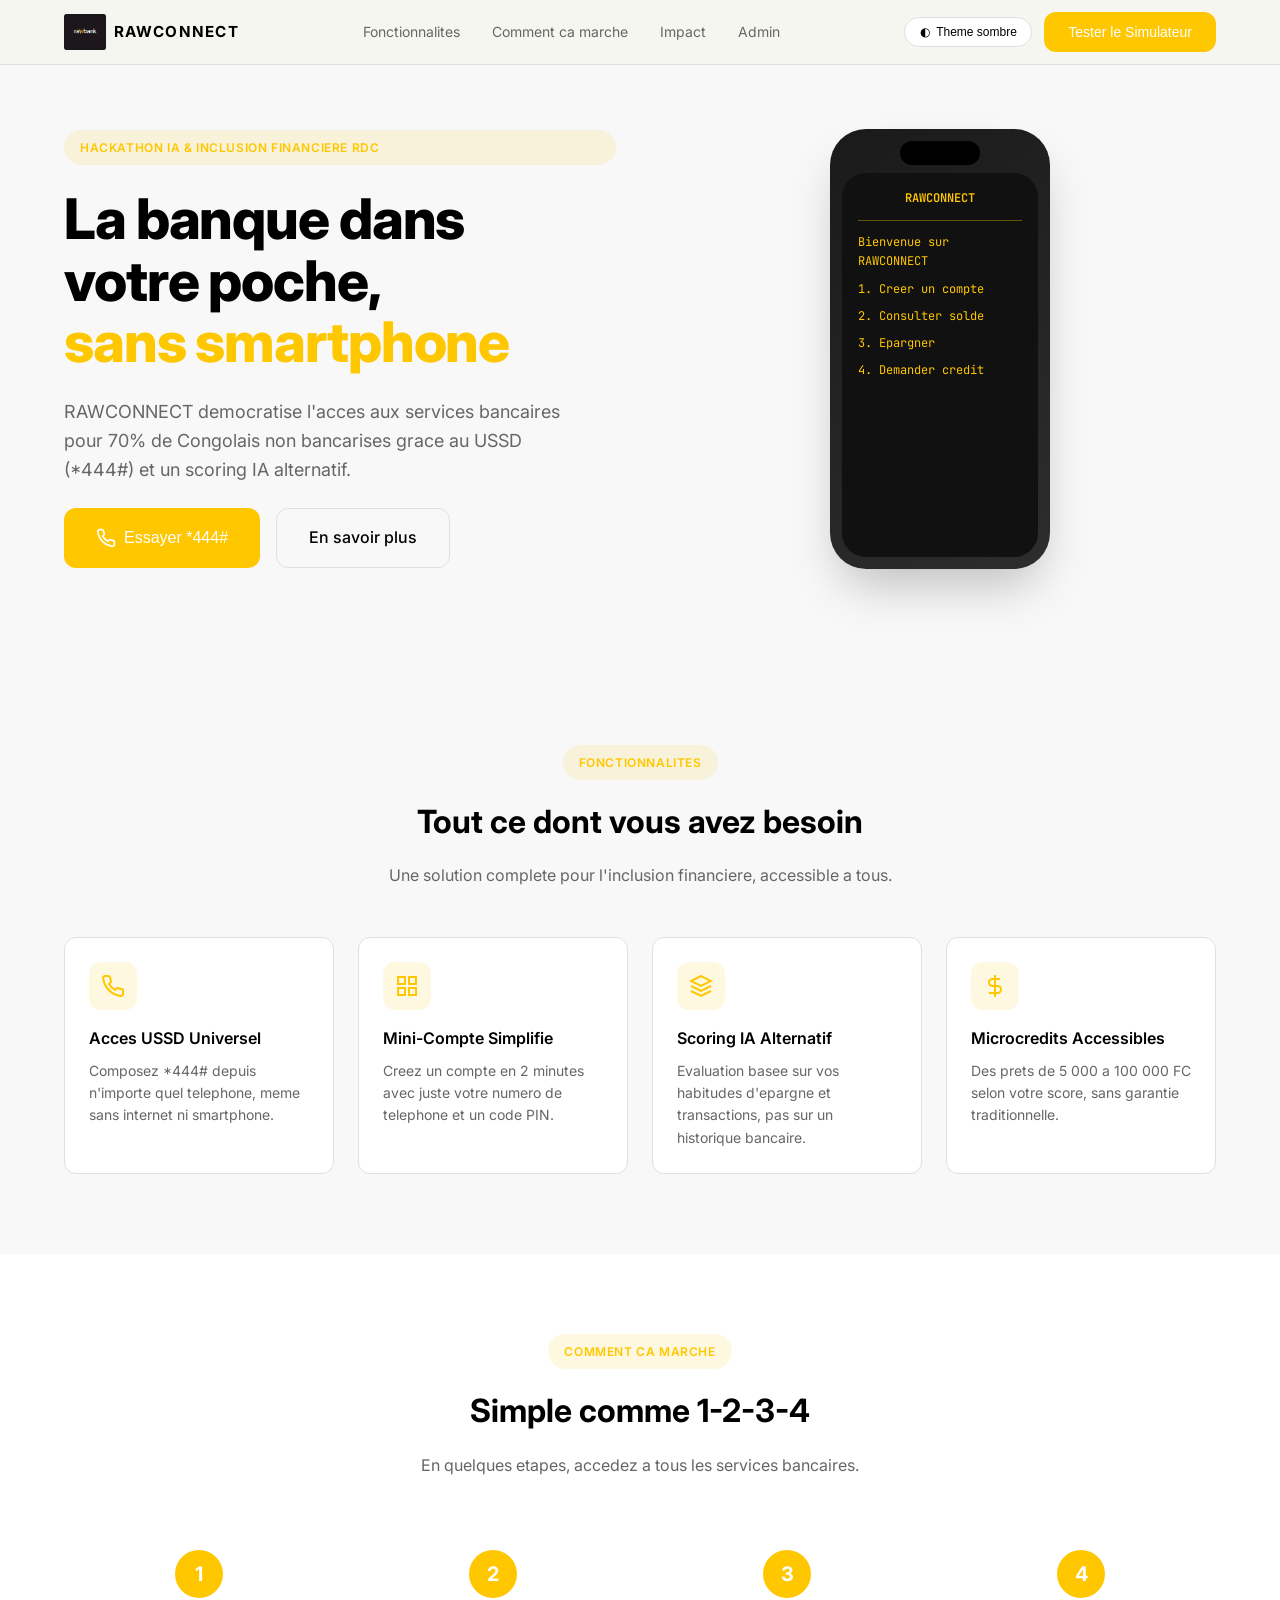
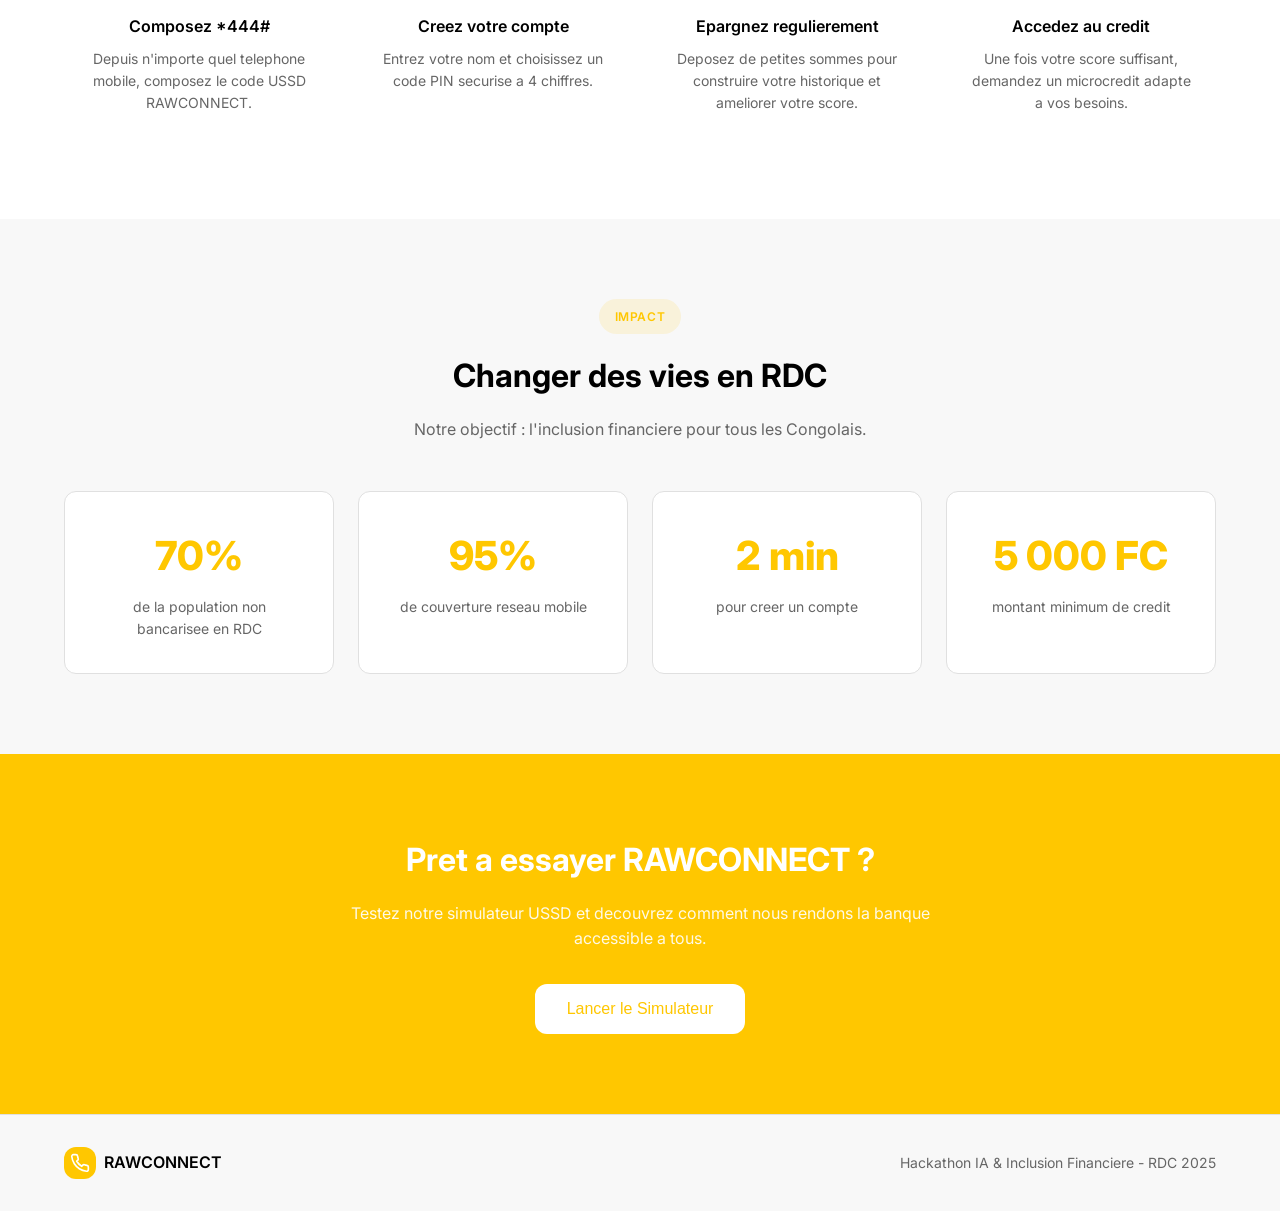
==== commit 63189243: "Amelioration document" ====
--- a/frontend/index.html
+++ b/frontend/index.html
@@ -1,4 +1,3 @@
-<<<<<<< HEAD
 <!DOCTYPE html>
 <html lang="fr">
 <head>
@@ -422,402 +421,3 @@
     <script src="js/app.js"></script>
 </body>
 </html>
-=======
-<!DOCTYPE html>
-<html lang="fr">
-<head>
-    <meta charset="UTF-8">
-    <meta name="viewport" content="width=device-width, initial-scale=1.0">
-    <title>RAWCONNECT - Banque Mobile Inclusive RDC</title>
-    <meta name="description" content="Services bancaires accessibles via USSD et microcrédits intelligents pour tous les Congolais">
-    <link rel="preconnect" href="https://fonts.googleapis.com">
-    <link rel="preconnect" href="https://fonts.gstatic.com" crossorigin>
-    <link href="https://fonts.googleapis.com/css2?family=Inter:wght@400;500;600;700;800&family=JetBrains+Mono:wght@400;500&display=swap" rel="stylesheet">
-    <link rel="stylesheet" href="css/ussd.css">
-</head>
-<body>
-    <!-- Landing Page -->
-    <div id="landing-page">
-        <!-- Header -->
-        <header class="header">
-            <div class="container header-content">
-                <div class="logo">
-                    <img
-                        class="rawbank-logo"
-                        data-role="rawbank-logo"
-                        src="../logo_rawbank_noir.jpeg"
-                        alt="Rawbank"
-                    >
-                    <span class="logo-text">RAWCONNECT</span>
-                </div>
-                <nav class="nav">
-                    <a href="#features" class="nav-link">Fonctionnalites</a>
-                    <a href="#how-it-works" class="nav-link">Comment ca marche</a>
-                    <a href="#impact" class="nav-link">Impact</a>
-                </nav>
-                <div class="header-actions">
-                    <button class="theme-toggle" type="button" id="theme-toggle" aria-label="Changer le theme">
-                        <span>◐</span>
-                        <span class="theme-toggle-label">Theme sombre</span>
-                    </button>
-                    <button class="btn btn-primary" onclick="showSimulator()">Tester le Simulateur</button>
-                </div>
-            </div>
-        </header>
-
-        <!-- Hero Section -->
-        <section class="hero">
-            <div class="container">
-                <div class="hero-content">
-                    <div class="hero-text">
-                        <span class="badge">Hackathon IA & Inclusion Financiere RDC</span>
-                        <h1 class="hero-title text-balance">La banque dans votre poche, <span class="text-primary">sans smartphone</span></h1>
-                        <p class="hero-description text-pretty">RAWCONNECT democratise l'acces aux services bancaires pour 70% de Congolais non bancarises grace au USSD (*444#) et un scoring IA alternatif.</p>
-                        <div class="hero-buttons">
-                            <button class="btn btn-primary btn-lg" onclick="showSimulator()">
-                                <svg width="20" height="20" viewBox="0 0 24 24" fill="none" stroke="currentColor" stroke-width="2">
-                                    <path d="M22 16.92v3a2 2 0 0 1-2.18 2 19.79 19.79 0 0 1-8.63-3.07 19.5 19.5 0 0 1-6-6 19.79 19.79 0 0 1-3.07-8.67A2 2 0 0 1 4.11 2h3a2 2 0 0 1 2 1.72 12.84 12.84 0 0 0 .7 2.81 2 2 0 0 1-.45 2.11L8.09 9.91a16 16 0 0 0 6 6l1.27-1.27a2 2 0 0 1 2.11-.45 12.84 12.84 0 0 0 2.81.7A2 2 0 0 1 22 16.92z"/>
-                                </svg>
-                                Essayer *444#
-                            </button>
-                            <a href="#how-it-works" class="btn btn-outline btn-lg">En savoir plus</a>
-                        </div>
-                    </div>
-                    <div class="hero-phone">
-                        <div class="phone-preview">
-                            <div class="phone-frame-small">
-                                <div class="phone-notch-small"></div>
-                                <div class="phone-screen-preview">
-                                    <div class="ussd-preview">
-                                        <div class="ussd-header-preview">RAWCONNECT</div>
-                                        <div class="ussd-content-preview">
-                                            <p>Bienvenue sur RAWCONNECT</p>
-                                            <p>1. Creer un compte</p>
-                                            <p>2. Consulter solde</p>
-                                            <p>3. Epargner</p>
-                                            <p>4. Demander credit</p>
-                                        </div>
-                                    </div>
-                                </div>
-                            </div>
-                        </div>
-                    </div>
-                </div>
-            </div>
-        </section>
-
-        <!-- Features Section -->
-        <section id="features" class="features">
-            <div class="container">
-                <div class="section-header">
-                    <span class="badge">Fonctionnalites</span>
-                    <h2 class="section-title">Tout ce dont vous avez besoin</h2>
-                    <p class="section-description">Une solution complete pour l'inclusion financiere, accessible a tous.</p>
-                </div>
-                <div class="features-grid">
-                    <div class="feature-card">
-                        <div class="feature-icon">
-                            <svg width="24" height="24" viewBox="0 0 24 24" fill="none" stroke="currentColor" stroke-width="2">
-                                <path d="M22 16.92v3a2 2 0 0 1-2.18 2 19.79 19.79 0 0 1-8.63-3.07 19.5 19.5 0 0 1-6-6 19.79 19.79 0 0 1-3.07-8.67A2 2 0 0 1 4.11 2h3a2 2 0 0 1 2 1.72 12.84 12.84 0 0 0 .7 2.81 2 2 0 0 1-.45 2.11L8.09 9.91a16 16 0 0 0 6 6l1.27-1.27a2 2 0 0 1 2.11-.45 12.84 12.84 0 0 0 2.81.7A2 2 0 0 1 22 16.92z"/>
-                            </svg>
-                        </div>
-                        <h3 class="feature-title">Acces USSD Universel</h3>
-                        <p class="feature-description">Composez *444# depuis n'importe quel telephone, meme sans internet ni smartphone.</p>
-                    </div>
-                    <div class="feature-card">
-                        <div class="feature-icon">
-                            <svg width="24" height="24" viewBox="0 0 24 24" fill="none" stroke="currentColor" stroke-width="2">
-                                <rect x="3" y="3" width="7" height="7"/>
-                                <rect x="14" y="3" width="7" height="7"/>
-                                <rect x="14" y="14" width="7" height="7"/>
-                                <rect x="3" y="14" width="7" height="7"/>
-                            </svg>
-                        </div>
-                        <h3 class="feature-title">Mini-Compte Simplifie</h3>
-                        <p class="feature-description">Creez un compte en 2 minutes avec juste votre numero de telephone et un code PIN.</p>
-                    </div>
-                    <div class="feature-card">
-                        <div class="feature-icon">
-                            <svg width="24" height="24" viewBox="0 0 24 24" fill="none" stroke="currentColor" stroke-width="2">
-                                <path d="M12 2L2 7l10 5 10-5-10-5z"/>
-                                <path d="M2 17l10 5 10-5"/>
-                                <path d="M2 12l10 5 10-5"/>
-                            </svg>
-                        </div>
-                        <h3 class="feature-title">Scoring IA Alternatif</h3>
-                        <p class="feature-description">Evaluation basee sur vos habitudes d'epargne et transactions, pas sur un historique bancaire.</p>
-                    </div>
-                    <div class="feature-card">
-                        <div class="feature-icon">
-                            <svg width="24" height="24" viewBox="0 0 24 24" fill="none" stroke="currentColor" stroke-width="2">
-                                <line x1="12" y1="1" x2="12" y2="23"/>
-                                <path d="M17 5H9.5a3.5 3.5 0 0 0 0 7h5a3.5 3.5 0 0 1 0 7H6"/>
-                            </svg>
-                        </div>
-                        <h3 class="feature-title">Microcredits Accessibles</h3>
-                        <p class="feature-description">Des prets de 5 000 a 100 000 FC selon votre score, sans garantie traditionnelle.</p>
-                    </div>
-                </div>
-            </div>
-        </section>
-
-        <!-- How it Works Section -->
-        <section id="how-it-works" class="how-it-works">
-            <div class="container">
-                <div class="section-header">
-                    <span class="badge">Comment ca marche</span>
-                    <h2 class="section-title">Simple comme 1-2-3-4</h2>
-                    <p class="section-description">En quelques etapes, accedez a tous les services bancaires.</p>
-                </div>
-                <div class="steps-grid">
-                    <div class="step-card">
-                        <div class="step-number">1</div>
-                        <h3 class="step-title">Composez *444#</h3>
-                        <p class="step-description">Depuis n'importe quel telephone mobile, composez le code USSD RAWCONNECT.</p>
-                    </div>
-                    <div class="step-card">
-                        <div class="step-number">2</div>
-                        <h3 class="step-title">Creez votre compte</h3>
-                        <p class="step-description">Entrez votre nom et choisissez un code PIN securise a 4 chiffres.</p>
-                    </div>
-                    <div class="step-card">
-                        <div class="step-number">3</div>
-                        <h3 class="step-title">Epargnez regulierement</h3>
-                        <p class="step-description">Deposez de petites sommes pour construire votre historique et ameliorer votre score.</p>
-                    </div>
-                    <div class="step-card">
-                        <div class="step-number">4</div>
-                        <h3 class="step-title">Accedez au credit</h3>
-                        <p class="step-description">Une fois votre score suffisant, demandez un microcredit adapte a vos besoins.</p>
-                    </div>
-                </div>
-            </div>
-        </section>
-
-        <!-- Impact Section -->
-        <section id="impact" class="impact">
-            <div class="container">
-                <div class="section-header">
-                    <span class="badge">Impact</span>
-                    <h2 class="section-title">Changer des vies en RDC</h2>
-                    <p class="section-description">Notre objectif : l'inclusion financiere pour tous les Congolais.</p>
-                </div>
-                <div class="stats-grid">
-                    <div class="stat-card">
-                        <div class="stat-value">70%</div>
-                        <div class="stat-label">de la population non bancarisee en RDC</div>
-                    </div>
-                    <div class="stat-card">
-                        <div class="stat-value">95%</div>
-                        <div class="stat-label">de couverture reseau mobile</div>
-                    </div>
-                    <div class="stat-card">
-                        <div class="stat-value">2 min</div>
-                        <div class="stat-label">pour creer un compte</div>
-                    </div>
-                    <div class="stat-card">
-                        <div class="stat-value">5 000 FC</div>
-                        <div class="stat-label">montant minimum de credit</div>
-                    </div>
-                </div>
-            </div>
-        </section>
-
-        <!-- CTA Section -->
-        <section class="cta">
-            <div class="container">
-                <div class="cta-content">
-                    <h2 class="cta-title">Pret a essayer RAWCONNECT ?</h2>
-                    <p class="cta-description">Testez notre simulateur USSD et decouvrez comment nous rendons la banque accessible a tous.</p>
-                    <button class="btn btn-primary btn-lg" onclick="showSimulator()">Lancer le Simulateur</button>
-                </div>
-            </div>
-        </section>
-
-        <!-- Footer -->
-        <footer class="footer">
-            <div class="container">
-                <div class="footer-content">
-                    <div class="footer-logo">
-                        <div class="logo-icon">
-                            <svg width="20" height="20" viewBox="0 0 24 24" fill="none" stroke="currentColor" stroke-width="2">
-                                <path d="M22 16.92v3a2 2 0 0 1-2.18 2 19.79 19.79 0 0 1-8.63-3.07 19.5 19.5 0 0 1-6-6 19.79 19.79 0 0 1-3.07-8.67A2 2 0 0 1 4.11 2h3a2 2 0 0 1 2 1.72 12.84 12.84 0 0 0 .7 2.81 2 2 0 0 1-.45 2.11L8.09 9.91a16 16 0 0 0 6 6l1.27-1.27a2 2 0 0 1 2.11-.45 12.84 12.84 0 0 0 2.81.7A2 2 0 0 1 22 16.92z"/>
-                            </svg>
-                        </div>
-                        <span>RAWCONNECT</span>
-                    </div>
-                    <p class="footer-text">Hackathon IA & Inclusion Financiere - RDC 2025</p>
-                </div>
-            </div>
-        </footer>
-    </div>
-
-    <!-- Simulator Page -->
-    <div id="simulator-page" class="hidden">
-        <header class="header">
-            <div class="container header-content">
-                <div class="logo">
-                    <img
-                        class="rawbank-logo"
-                        data-role="rawbank-logo"
-                        src="../logo_rawbank_noir.jpeg"
-                        alt="Rawbank"
-                    >
-                    <span class="logo-text">RAWCONNECT</span>
-                </div>
-                <div class="header-actions">
-                    <button class="theme-toggle" type="button" id="theme-toggle-sim" aria-label="Changer le theme">
-                        <span>◐</span>
-                        <span class="theme-toggle-label">Theme sombre</span>
-                    </button>
-                    <button class="btn btn-outline" onclick="showLanding()">
-                        <svg width="16" height="16" viewBox="0 0 24 24" fill="none" stroke="currentColor" stroke-width="2">
-                            <path d="M19 12H5M12 19l-7-7 7-7"/>
-                        </svg>
-                        Retour a l'accueil
-                    </button>
-                </div>
-            </div>
-        </header>
-
-        <main class="simulator-main">
-            <div class="container">
-                <div class="simulator-layout">
-                    <!-- Phone Mockup -->
-                    <div class="phone-container">
-                        <div class="phone-frame">
-                            <div class="phone-notch"></div>
-                            <div class="phone-screen" id="phone-screen">
-                                <!-- Idle Screen -->
-                                <div id="idle-screen" class="screen-content">
-                                    <div class="idle-time" id="idle-time">12:00</div>
-                                    <div class="idle-date" id="idle-date">Mardi 28 Janvier</div>
-                                    <div class="idle-hint">Composez *444# pour commencer</div>
-                                </div>
-                                <!-- USSD Screen -->
-                                <div id="ussd-screen" class="screen-content hidden">
-                                    <div class="ussd-dialog">
-                                        <div class="ussd-header">RAWCONNECT</div>
-                                        <div class="ussd-body" id="ussd-body">
-                                            <!-- Content will be injected here -->
-                                        </div>
-                                    </div>
-                                </div>
-                            </div>
-                            <!-- Input Bar -->
-                            <div class="input-bar">
-                                <input type="text" id="ussd-input" class="ussd-input" placeholder="Tapez ici...">
-                                <button class="send-btn" id="send-btn">Envoyer</button>
-                            </div>
-                            <!-- Keypad -->
-                            <div class="keypad" id="keypad">
-                                <button class="key" data-key="1">1</button>
-                                <button class="key" data-key="2">2</button>
-                                <button class="key" data-key="3">3</button>
-                                <button class="key" data-key="4">4</button>
-                                <button class="key" data-key="5">5</button>
-                                <button class="key" data-key="6">6</button>
-                                <button class="key" data-key="7">7</button>
-                                <button class="key" data-key="8">8</button>
-                                <button class="key" data-key="9">9</button>
-                                <button class="key" data-key="*">*</button>
-                                <button class="key" data-key="0">0</button>
-                                <button class="key" data-key="#">#</button>
-                                <button class="key key--effacer" data-key="effacer" type="button" title="Effacer la saisie">Effacer</button>
-                            </div>
-                            <div class="phone-home-indicator"></div>
-                        </div>
-                    </div>
-
-                    <!-- Instructions Panel -->
-                    <div class="instructions-panel">
-                        <div class="instructions-card">
-                            <h3 class="instructions-title">Comment utiliser le simulateur</h3>
-                            <div class="instructions-list">
-                                <div class="instruction-item">
-                                    <div class="instruction-number">1</div>
-                                    <p>Tapez <strong>*444#</strong> et appuyez sur "Envoyer"</p>
-                                </div>
-                                <div class="instruction-item">
-                                    <div class="instruction-number">2</div>
-                                    <p>Naviguez avec les chiffres du menu</p>
-                                </div>
-                                <div class="instruction-item">
-                                    <div class="instruction-number">3</div>
-                                    <p>Pour le nom, numero, PIN, montant : <strong>tapez dans le champ sous le telephone</strong> puis Envoyer</p>
-                                </div>
-                                <div class="instruction-item">
-                                    <div class="instruction-number">4</div>
-                                    <p>Tapez <strong>0</strong> pour revenir au menu precedent</p>
-                                </div>
-                            </div>
-                        </div>
-
-                        <div class="demo-card">
-                            <h3 class="demo-title">Compte Demo</h3>
-                            <p class="demo-description">Utilisez ces identifiants pour tester :</p>
-                            <div class="demo-credentials">
-                                <div class="credential">
-                                    <span class="credential-label">Telephone</span>
-                                    <span class="credential-value">0812345678</span>
-                                </div>
-                                <div class="credential">
-                                    <span class="credential-label">PIN</span>
-                                    <span class="credential-value">1234</span>
-                                </div>
-                            </div>
-                            <div class="demo-user">
-                                <svg width="16" height="16" viewBox="0 0 24 24" fill="none" stroke="currentColor" stroke-width="2">
-                                    <path d="M20 21v-2a4 4 0 0 0-4-4H8a4 4 0 0 0-4 4v2"/>
-                                    <circle cx="12" cy="7" r="4"/>
-                                </svg>
-                                <span>Maman Marie - Vendeuse au marche</span>
-                            </div>
-                        </div>
-
-                        <div class="scoring-card">
-                            <h3 class="scoring-title">Criteres de Scoring IA</h3>
-                            <div class="scoring-list">
-                                <div class="scoring-item">
-                                    <span>Regularite des transactions</span>
-                                    <span class="scoring-weight">30%</span>
-                                </div>
-                                <div class="scoring-item">
-                                    <span>Epargne</span>
-                                    <span class="scoring-weight">25%</span>
-                                </div>
-                                <div class="scoring-item">
-                                    <span>Anciennete du compte</span>
-                                    <span class="scoring-weight">20%</span>
-                                </div>
-                                <div class="scoring-item">
-                                    <span>Historique remboursement</span>
-                                    <span class="scoring-weight">15%</span>
-                                </div>
-                                <div class="scoring-item">
-                                    <span>Stabilite d'activite</span>
-                                    <span class="scoring-weight">10%</span>
-                                </div>
-                            </div>
-                        </div>
-                    </div>
-                </div>
-            </div>
-        </main>
-    </div>
-
-    <!-- Scripts -->
-    <script src="js/i18n/fr.js"></script>
-    <script src="js/i18n/lingala.js"></script>
-    <script src="js/api_client.js"></script>
-    <script src="js/ussd_state.js"></script>
-    <script src="js/menus/menu_root.js"></script>
-    <script src="js/menus/menu_register.js"></script>
-    <script src="js/menus/menu_balance.js"></script>
-    <script src="js/menus/menu_savings.js"></script>
-    <script src="js/menus/menu_loan.js"></script>
-    <script src="js/menus/menu_help_lang.js"></script>
-    <script src="js/app.js"></script>
-</body>
-</html>
->>>>>>> 463e3abd36884f251c14dea4f64c592739b8804e
--- a/frontend/css/ussd.css
+++ b/frontend/css/ussd.css
@@ -1,4 +1,3 @@
-<<<<<<< HEAD
 /* Reset & Base */
 *, *::before, *::after {
     box-sizing: border-box;
@@ -1230,1118 +1229,3 @@
 .score-display {
     background-color: rgba(255, 199, 0, 0.18);
 }
-=======
-/* Reset & Base */
-*, *::before, *::after {
-    box-sizing: border-box;
-    margin: 0;
-    padding: 0;
-}
-
-:root {
-    --primary: #059669;
-    --primary-dark: #047857;
-    --primary-light: #10b981;
-    --background: #f5f5f0;
-    --foreground: #1a1a1a;
-    --card: #ffffff;
-    --card-foreground: #1a1a1a;
-    --muted: #e5e5dc;
-    --muted-foreground: #666666;
-    --border: #d4d4c8;
-    --radius: 12px;
-}
-
-html {
-    scroll-behavior: smooth;
-}
-
-body {
-    font-family: 'Inter', -apple-system, BlinkMacSystemFont, 'Segoe UI', sans-serif;
-    background-color: var(--background);
-    color: var(--foreground);
-    line-height: 1.6;
-}
-
-.hidden {
-    display: none !important;
-}
-
-/* Container */
-.container {
-    max-width: 1200px;
-    margin: 0 auto;
-    padding: 0 1.5rem;
-}
-
-/* Typography */
-.text-balance {
-    text-wrap: balance;
-}
-
-.text-pretty {
-    text-wrap: pretty;
-}
-
-.text-primary {
-    color: var(--primary);
-}
-
-/* Buttons */
-.btn {
-    display: inline-flex;
-    align-items: center;
-    justify-content: center;
-    gap: 0.5rem;
-    padding: 0.75rem 1.5rem;
-    font-size: 0.875rem;
-    font-weight: 500;
-    border-radius: var(--radius);
-    border: none;
-    cursor: pointer;
-    transition: all 0.2s ease;
-    text-decoration: none;
-}
-
-.btn-primary {
-    background-color: var(--primary);
-    color: white;
-}
-
-.btn-primary:hover {
-    background-color: var(--primary-dark);
-}
-
-.btn-outline {
-    background-color: transparent;
-    color: var(--foreground);
-    border: 1px solid var(--border);
-}
-
-.btn-outline:hover {
-    background-color: var(--muted);
-}
-
-.btn-lg {
-    padding: 1rem 2rem;
-    font-size: 1rem;
-}
-
-/* Badge */
-.badge {
-    display: inline-block;
-    padding: 0.5rem 1rem;
-    background-color: rgba(5, 150, 105, 0.1);
-    color: var(--primary);
-    font-size: 0.75rem;
-    font-weight: 600;
-    border-radius: 9999px;
-    text-transform: uppercase;
-    letter-spacing: 0.05em;
-}
-
-/* Header */
-.header {
-    position: sticky;
-    top: 0;
-    z-index: 100;
-    background-color: rgba(245, 245, 240, 0.9);
-    backdrop-filter: blur(8px);
-    border-bottom: 1px solid var(--border);
-}
-
-.header-content {
-    display: flex;
-    align-items: center;
-    justify-content: space-between;
-    height: 4rem;
-}
-
-.logo {
-    display: flex;
-    align-items: center;
-    gap: 0.5rem;
-    font-weight: 700;
-    font-size: 1.15rem;
-}
-
-.logo-icon {
-    display: flex;
-    align-items: center;
-    justify-content: center;
-    width: 2.5rem;
-    height: 2.5rem;
-    background-color: var(--primary);
-    color: white;
-    border-radius: var(--radius);
-}
-
-.rawbank-logo {
-    height: 2.2rem;
-    width: auto;
-    display: block;
-}
-
-.logo-text {
-    letter-spacing: 0.08em;
-    text-transform: uppercase;
-    font-size: 0.95rem;
-}
-
-.header-actions {
-    display: flex;
-    align-items: center;
-    gap: 0.75rem;
-}
-
-.theme-toggle {
-    display: inline-flex;
-    align-items: center;
-    gap: 0.4rem;
-    padding: 0.45rem 0.9rem;
-    border-radius: 999px;
-    border: 1px solid var(--border);
-    background-color: var(--card);
-    color: var(--foreground);
-    font-size: 0.75rem;
-    font-weight: 500;
-    cursor: pointer;
-    transition: background-color 0.15s ease, color 0.15s ease, border-color 0.15s ease, transform 0.1s ease;
-}
-
-.theme-toggle:hover {
-    background-color: var(--muted);
-    border-color: var(--primary);
-}
-
-.theme-toggle:active {
-    transform: scale(0.97);
-}
-
-.nav {
-    display: none;
-    gap: 2rem;
-}
-
-@media (min-width: 768px) {
-    .nav {
-        display: flex;
-    }
-}
-
-.nav-link {
-    color: var(--muted-foreground);
-    text-decoration: none;
-    font-size: 0.875rem;
-    transition: color 0.2s;
-}
-
-.nav-link:hover {
-    color: var(--foreground);
-}
-
-/* Hero */
-.hero {
-    padding: 4rem 0 6rem;
-}
-
-.hero-content {
-    display: grid;
-    grid-template-columns: 1fr;
-    gap: 3rem;
-    align-items: center;
-}
-
-@media (min-width: 1024px) {
-    .hero-content {
-        grid-template-columns: 1fr 1fr;
-    }
-}
-
-.hero-text {
-    display: flex;
-    flex-direction: column;
-    gap: 1.5rem;
-}
-
-.hero-title {
-    font-size: 2.5rem;
-    font-weight: 800;
-    line-height: 1.1;
-    letter-spacing: -0.02em;
-}
-
-@media (min-width: 768px) {
-    .hero-title {
-        font-size: 3.5rem;
-    }
-}
-
-.hero-description {
-    font-size: 1.125rem;
-    color: var(--muted-foreground);
-    max-width: 500px;
-}
-
-.hero-buttons {
-    display: flex;
-    flex-wrap: wrap;
-    gap: 1rem;
-}
-
-.hero-phone {
-    display: flex;
-    justify-content: center;
-}
-
-/* Phone Preview (Hero) */
-.phone-preview {
-    position: relative;
-}
-
-.phone-frame-small {
-    width: 220px;
-    height: 440px;
-    background: linear-gradient(145deg, #1a1a1a, #2d2d2d);
-    border-radius: 36px;
-    padding: 12px;
-    box-shadow: 0 25px 50px -12px rgba(0, 0, 0, 0.25);
-}
-
-.phone-notch-small {
-    width: 80px;
-    height: 24px;
-    background-color: #000;
-    border-radius: 12px;
-    margin: 0 auto 8px;
-}
-
-.phone-screen-preview {
-    height: calc(100% - 32px);
-    background-color: #1e3a2f;
-    border-radius: 24px;
-    overflow: hidden;
-}
-
-.ussd-preview {
-    padding: 1rem;
-    color: #10b981;
-    font-family: 'JetBrains Mono', monospace;
-    font-size: 0.75rem;
-}
-
-.ussd-header-preview {
-    text-align: center;
-    font-weight: 600;
-    padding-bottom: 0.75rem;
-    border-bottom: 1px solid rgba(16, 185, 129, 0.3);
-    margin-bottom: 0.75rem;
-}
-
-.ussd-content-preview p {
-    margin-bottom: 0.5rem;
-}
-
-/* Sections */
-.features, .how-it-works, .impact {
-    padding: 5rem 0;
-}
-
-.how-it-works {
-    background-color: var(--card);
-}
-
-.section-header {
-    text-align: center;
-    margin-bottom: 3rem;
-}
-
-.section-title {
-    font-size: 2rem;
-    font-weight: 700;
-    margin: 1rem 0;
-}
-
-.section-description {
-    color: var(--muted-foreground);
-    max-width: 600px;
-    margin: 0 auto;
-}
-
-/* Features Grid */
-.features-grid {
-    display: grid;
-    grid-template-columns: 1fr;
-    gap: 1.5rem;
-}
-
-@media (min-width: 768px) {
-    .features-grid {
-        grid-template-columns: repeat(2, 1fr);
-    }
-}
-
-@media (min-width: 1024px) {
-    .features-grid {
-        grid-template-columns: repeat(4, 1fr);
-    }
-}
-
-.feature-card {
-    background-color: var(--card);
-    border: 1px solid var(--border);
-    border-radius: var(--radius);
-    padding: 1.5rem;
-    transition: box-shadow 0.2s, transform 0.2s;
-}
-
-.feature-card:hover {
-    box-shadow: 0 10px 40px -10px rgba(0, 0, 0, 0.1);
-    transform: translateY(-2px);
-}
-
-.feature-icon {
-    display: flex;
-    align-items: center;
-    justify-content: center;
-    width: 3rem;
-    height: 3rem;
-    background-color: rgba(5, 150, 105, 0.1);
-    color: var(--primary);
-    border-radius: var(--radius);
-    margin-bottom: 1rem;
-}
-
-.feature-title {
-    font-size: 1rem;
-    font-weight: 600;
-    margin-bottom: 0.5rem;
-}
-
-.feature-description {
-    font-size: 0.875rem;
-    color: var(--muted-foreground);
-}
-
-/* Steps Grid */
-.steps-grid {
-    display: grid;
-    grid-template-columns: 1fr;
-    gap: 1.5rem;
-}
-
-@media (min-width: 768px) {
-    .steps-grid {
-        grid-template-columns: repeat(2, 1fr);
-    }
-}
-
-@media (min-width: 1024px) {
-    .steps-grid {
-        grid-template-columns: repeat(4, 1fr);
-    }
-}
-
-.step-card {
-    text-align: center;
-    padding: 1.5rem;
-}
-
-.step-number {
-    display: flex;
-    align-items: center;
-    justify-content: center;
-    width: 3rem;
-    height: 3rem;
-    background-color: var(--primary);
-    color: white;
-    font-size: 1.25rem;
-    font-weight: 700;
-    border-radius: 50%;
-    margin: 0 auto 1rem;
-}
-
-.step-title {
-    font-size: 1rem;
-    font-weight: 600;
-    margin-bottom: 0.5rem;
-}
-
-.step-description {
-    font-size: 0.875rem;
-    color: var(--muted-foreground);
-}
-
-/* Stats Grid */
-.stats-grid {
-    display: grid;
-    grid-template-columns: repeat(2, 1fr);
-    gap: 1.5rem;
-}
-
-@media (min-width: 1024px) {
-    .stats-grid {
-        grid-template-columns: repeat(4, 1fr);
-    }
-}
-
-.stat-card {
-    background-color: var(--card);
-    border: 1px solid var(--border);
-    border-radius: var(--radius);
-    padding: 2rem;
-    text-align: center;
-}
-
-.stat-value {
-    font-size: 2.5rem;
-    font-weight: 800;
-    color: var(--primary);
-    margin-bottom: 0.5rem;
-}
-
-.stat-label {
-    font-size: 0.875rem;
-    color: var(--muted-foreground);
-}
-
-/* CTA */
-.cta {
-    padding: 5rem 0;
-    background-color: var(--primary);
-    color: white;
-}
-
-.cta-content {
-    text-align: center;
-    max-width: 600px;
-    margin: 0 auto;
-}
-
-.cta-title {
-    font-size: 2rem;
-    font-weight: 700;
-    margin-bottom: 1rem;
-}
-
-.cta-description {
-    margin-bottom: 2rem;
-    opacity: 0.9;
-}
-
-.cta .btn-primary {
-    background-color: white;
-    color: var(--primary);
-}
-
-.cta .btn-primary:hover {
-    background-color: var(--muted);
-}
-
-/* Footer */
-.footer {
-    padding: 2rem 0;
-    border-top: 1px solid var(--border);
-}
-
-.footer-content {
-    display: flex;
-    flex-direction: column;
-    align-items: center;
-    gap: 1rem;
-    text-align: center;
-}
-
-@media (min-width: 768px) {
-    .footer-content {
-        flex-direction: row;
-        justify-content: space-between;
-    }
-}
-
-.footer-logo {
-    display: flex;
-    align-items: center;
-    gap: 0.5rem;
-    font-weight: 600;
-}
-
-.footer-logo .logo-icon {
-    width: 2rem;
-    height: 2rem;
-}
-
-.footer-text {
-    font-size: 0.875rem;
-    color: var(--muted-foreground);
-}
-
-/* ==================== SIMULATOR PAGE ==================== */
-.simulator-main {
-    padding: 2rem 0 4rem;
-    min-height: calc(100vh - 4rem);
-}
-
-.simulator-layout {
-    display: grid;
-    grid-template-columns: 1fr;
-    gap: 2rem;
-    align-items: start;
-}
-
-@media (min-width: 1024px) {
-    .simulator-layout {
-        grid-template-columns: auto 1fr;
-    }
-}
-
-/* Phone Container */
-.phone-container {
-    display: flex;
-    justify-content: center;
-}
-
-.phone-frame {
-    width: 320px;
-    background: linear-gradient(145deg, #1a1a1a, #2d2d2d);
-    border-radius: 44px;
-    padding: 16px;
-    box-shadow: 
-        0 25px 50px -12px rgba(0, 0, 0, 0.4),
-        inset 0 1px 0 rgba(255, 255, 255, 0.1);
-}
-
-.phone-notch {
-    width: 100px;
-    height: 28px;
-    background-color: #000;
-    border-radius: 14px;
-    margin: 0 auto 12px;
-}
-
-.phone-screen {
-    height: 320px;
-    background-color: #0d1f17;
-    border-radius: 8px;
-    overflow: hidden;
-    position: relative;
-}
-
-.screen-content {
-    height: 100%;
-    padding: 1rem;
-}
-
-/* Idle Screen */
-#idle-screen {
-    display: flex;
-    flex-direction: column;
-    align-items: center;
-    justify-content: center;
-    color: #10b981;
-    text-align: center;
-}
-
-.idle-time {
-    font-size: 3rem;
-    font-weight: 300;
-    font-family: 'JetBrains Mono', monospace;
-}
-
-.idle-date {
-    font-size: 0.875rem;
-    opacity: 0.8;
-    margin-bottom: 2rem;
-}
-
-.idle-hint {
-    font-size: 0.75rem;
-    opacity: 0.6;
-    padding: 0.5rem 1rem;
-    border: 1px solid rgba(16, 185, 129, 0.3);
-    border-radius: 9999px;
-}
-
-/* USSD Screen */
-.ussd-dialog {
-    background-color: #122a1f;
-    border: 1px solid rgba(16, 185, 129, 0.3);
-    border-radius: 8px;
-    overflow: hidden;
-    height: 100%;
-    display: flex;
-    flex-direction: column;
-}
-
-.ussd-header {
-    background-color: var(--primary);
-    color: white;
-    padding: 0.75rem;
-    text-align: center;
-    font-weight: 600;
-    font-size: 0.875rem;
-}
-
-.ussd-body {
-    flex: 1;
-    padding: 1rem;
-    overflow-y: auto;
-    color: #10b981;
-    font-family: 'JetBrains Mono', monospace;
-    font-size: 0.8rem;
-    line-height: 1.6;
-}
-
-.ussd-body p {
-    margin-bottom: 0.25rem;
-}
-
-.ussd-body .menu-option {
-    cursor: pointer;
-    transition: color 0.2s;
-}
-
-.ussd-body .menu-option:hover {
-    color: #34d399;
-}
-
-/* Input Bar */
-.input-bar {
-    display: flex;
-    gap: 0.5rem;
-    padding: 12px;
-    background-color: #1a1a1a;
-}
-
-.ussd-input {
-    flex: 1;
-    padding: 0.75rem 1rem;
-    background-color: #2d2d2d;
-    border: 1px solid #404040;
-    border-radius: 8px;
-    color: white;
-    font-family: 'JetBrains Mono', monospace;
-    font-size: 0.875rem;
-}
-
-.ussd-input:focus {
-    outline: none;
-    border-color: var(--primary);
-}
-
-.ussd-input::placeholder {
-    color: #666;
-}
-
-.send-btn {
-    padding: 0.75rem 1rem;
-    background-color: var(--primary);
-    color: white;
-    border: none;
-    border-radius: 8px;
-    font-weight: 500;
-    font-size: 0.875rem;
-    cursor: pointer;
-    transition: background-color 0.2s;
-}
-
-.send-btn:hover {
-    background-color: var(--primary-dark);
-}
-
-/* Keypad */
-.keypad {
-    display: grid;
-    grid-template-columns: repeat(3, 1fr);
-    gap: 8px;
-    padding: 12px;
-    background-color: #1a1a1a;
-}
-
-.key {
-    padding: 1rem;
-    background-color: #2d2d2d;
-    border: none;
-    border-radius: 12px;
-    color: white;
-    font-size: 1.25rem;
-    font-weight: 500;
-    cursor: pointer;
-    transition: all 0.15s ease;
-}
-
-.key:hover {
-    background-color: #404040;
-}
-
-.key:active {
-    background-color: var(--primary);
-    transform: scale(0.95);
-}
-
-.key--effacer {
-    grid-column: 1 / -1;
-    font-size: 0.95rem;
-    background-color: rgba(0, 0, 0, 0.3);
-    color: var(--primary-light, #f0d060);
-}
-
-.key--effacer:hover {
-    background-color: rgba(0, 0, 0, 0.5);
-}
-
-body[data-theme="dark"] .key--effacer {
-    color: var(--primary);
-}
-
-.phone-home-indicator {
-    width: 120px;
-    height: 4px;
-    background-color: #404040;
-    border-radius: 2px;
-    margin: 12px auto 0;
-}
-
-/* Instructions Panel */
-.instructions-panel {
-    display: flex;
-    flex-direction: column;
-    gap: 1.5rem;
-}
-
-.instructions-card,
-.demo-card,
-.scoring-card {
-    background-color: var(--card);
-    border: 1px solid var(--border);
-    border-radius: var(--radius);
-    padding: 1.5rem;
-}
-
-.instructions-title,
-.demo-title,
-.scoring-title {
-    font-size: 1rem;
-    font-weight: 600;
-    margin-bottom: 1rem;
-    display: flex;
-    align-items: center;
-    gap: 0.5rem;
-}
-
-.instructions-list {
-    display: flex;
-    flex-direction: column;
-    gap: 1rem;
-}
-
-.instruction-item {
-    display: flex;
-    align-items: flex-start;
-    gap: 0.75rem;
-}
-
-.instruction-number {
-    display: flex;
-    align-items: center;
-    justify-content: center;
-    width: 1.5rem;
-    height: 1.5rem;
-    background-color: var(--primary);
-    color: white;
-    font-size: 0.75rem;
-    font-weight: 600;
-    border-radius: 50%;
-    flex-shrink: 0;
-}
-
-.instruction-item p {
-    font-size: 0.875rem;
-    color: var(--muted-foreground);
-}
-
-.instruction-item strong {
-    color: var(--foreground);
-    font-family: 'JetBrains Mono', monospace;
-}
-
-/* Demo Card */
-.demo-description {
-    font-size: 0.875rem;
-    color: var(--muted-foreground);
-    margin-bottom: 1rem;
-}
-
-.demo-credentials {
-    display: flex;
-    gap: 1rem;
-    margin-bottom: 1rem;
-}
-
-.credential {
-    flex: 1;
-    padding: 0.75rem;
-    background-color: var(--muted);
-    border-radius: 8px;
-    text-align: center;
-}
-
-.credential-label {
-    display: block;
-    font-size: 0.75rem;
-    color: var(--muted-foreground);
-    margin-bottom: 0.25rem;
-}
-
-.credential-value {
-    font-family: 'JetBrains Mono', monospace;
-    font-weight: 600;
-    color: var(--primary);
-}
-
-.demo-user {
-    display: flex;
-    align-items: center;
-    gap: 0.5rem;
-    font-size: 0.875rem;
-    color: var(--muted-foreground);
-    padding-top: 1rem;
-    border-top: 1px solid var(--border);
-}
-
-/* Scoring Card */
-.scoring-list {
-    display: flex;
-    flex-direction: column;
-    gap: 0.75rem;
-}
-
-.scoring-item {
-    display: flex;
-    justify-content: space-between;
-    align-items: center;
-    font-size: 0.875rem;
-}
-
-.scoring-weight {
-    font-weight: 600;
-    color: var(--primary);
-}
-
-/* Loading Animation */
-.loading-dots::after {
-    content: '';
-    animation: dots 1.5s infinite;
-}
-
-@keyframes dots {
-    0%, 20% { content: '.'; }
-    40% { content: '..'; }
-    60%, 100% { content: '...'; }
-}
-
-/* Success/Error Messages */
-.message-success {
-    color: #10b981;
-}
-
-.message-error {
-    color: #ef4444;
-}
-
-.input-hint {
-    font-size: 0.9em;
-    color: var(--primary);
-    font-weight: 500;
-}
-
-/* Score Display */
-.score-display {
-    display: flex;
-    align-items: center;
-    justify-content: center;
-    gap: 0.5rem;
-    padding: 0.5rem;
-    background-color: rgba(16, 185, 129, 0.2);
-    border-radius: 8px;
-    margin: 0.5rem 0;
-}
-
-.score-value {
-    font-size: 1.5rem;
-    font-weight: 700;
-}
-
-.score-label {
-    font-size: 0.75rem;
-    opacity: 0.8;
-}
-
-/* ==================== RAWBANK THEMES (LIGHT & DARK) ==================== */
-
-:root {
-    /* Thème clair Rawbank (par défaut) */
-    --primary: #E9A800;        /* Jaune or plus profond */
-    --primary-dark: #C98F00;   /* Pour hover */
-    --primary-light: #FFD24A;  /* Pour fonds / badges */
-
-    --background: #f8f8f8;     /* Fond clair neutre */
-    --foreground: #000000;     /* Texte principal noir */
-    --card: #ffffff;
-    --card-foreground: #000000;
-    --muted: #f1f1f1;
-    --muted-foreground: #666666;
-    --border: #e0e0e0;
-}
-
-/* Thème sombre inspiré du visuel Rawbank noir */
-body[data-theme="dark"] {
-    --background: #050509;
-    --foreground: #ffffff;
-    --card: #101018;
-    --card-foreground: #ffffff;
-    --muted: #181820;
-    --muted-foreground: #a1a1aa;
-    --border: #272733;
-}
-
-body[data-theme="dark"] .header {
-    background-color: rgba(5, 5, 9, 0.95);
-    border-bottom-color: var(--border);
-}
-
-body[data-theme="dark"] .footer {
-    border-top-color: var(--border);
-}
-
-/* Badges & feature icons en jaune RAWBANK (version plus profonde) */
-.badge {
-    background-color: rgba(233, 168, 0, 0.12);
-    color: var(--primary);
-}
-
-.feature-icon {
-    background-color: rgba(233, 168, 0, 0.12);
-    color: var(--primary);
-}
-
-/* USSD preview & phone */
-.phone-screen-preview {
-    background-color: #111111;
-}
-
-.ussd-preview {
-    color: var(--primary);
-}
-
-.ussd-header-preview {
-    border-bottom: 1px solid rgba(233, 168, 0, 0.35);
-}
-
-/* Écran idle & indices */
-#idle-screen {
-    color: var(--primary);
-}
-
-.idle-hint {
-    border: 1px solid rgba(233, 168, 0, 0.35);
-}
-
-/* Fenêtre USSD principale */
-.ussd-dialog {
-    background-color: #101010;
-    border: 1px solid rgba(233, 168, 0, 0.35);
-}
-
-.ussd-body {
-    color: var(--primary);
-}
-
-.ussd-body .menu-option:hover {
-    color: var(--primary-light);
-}
-
-/* Score & indicateurs */
-.scoring-weight {
-    color: var(--primary);
-}
-
-.score-display {
-    background-color: rgba(233, 168, 0, 0.18);
-}
-
-/* ==================== RAWBANK THEME OVERRIDES ==================== */
-
-:root {
-    /* Palette RAWBANK */
-    --primary: #FFC700;        /* Jaune or vif (accent principal) */
-    --primary-dark: #E0AD00;   /* Jaune légèrement assombri pour hover */
-    --primary-light: #FFE366;  /* Jaune clair pour fonds / badges */
-
-    --background: #f8f8f8;     /* Fond clair neutre */
-    --foreground: #000000;     /* Texte principal noir */
-    --card: #ffffff;
-    --card-foreground: #000000;
-    --muted: #f1f1f1;
-    --muted-foreground: #666666;
-    --border: #e0e0e0;
-
-    --radius: 12px;
-}
-
-/* Badges & feature icons en jaune RAWBANK */
-.badge {
-    background-color: rgba(255, 199, 0, 0.12);
-    color: var(--primary);
-}
-
-.feature-icon {
-    background-color: rgba(255, 199, 0, 0.12);
-    color: var(--primary);
-}
-
-/* Aperçu téléphone hero */
-.phone-screen-preview {
-    background-color: #111111;
-}
-
-.ussd-preview {
-    color: var(--primary);
-}
-
-.ussd-header-preview {
-    border-bottom: 1px solid rgba(255, 199, 0, 0.35);
-}
-
-/* Écran idle & indices */
-#idle-screen {
-    color: var(--primary);
-}
-
-.idle-hint {
-    border: 1px solid rgba(255, 199, 0, 0.35);
-}
-
-/* Fenêtre USSD principale */
-.ussd-dialog {
-    background-color: #101010;
-    border: 1px solid rgba(255, 199, 0, 0.35);
-}
-
-.ussd-body {
-    color: var(--primary);
-}
-
-.ussd-body .menu-option:hover {
-    color: var(--primary-light);
-}
-
-/* Score & indicateurs */
-.scoring-weight {
-    color: var(--primary);
-}
-
-.score-display {
-    background-color: rgba(255, 199, 0, 0.18);
-}
->>>>>>> 463e3abd36884f251c14dea4f64c592739b8804e
